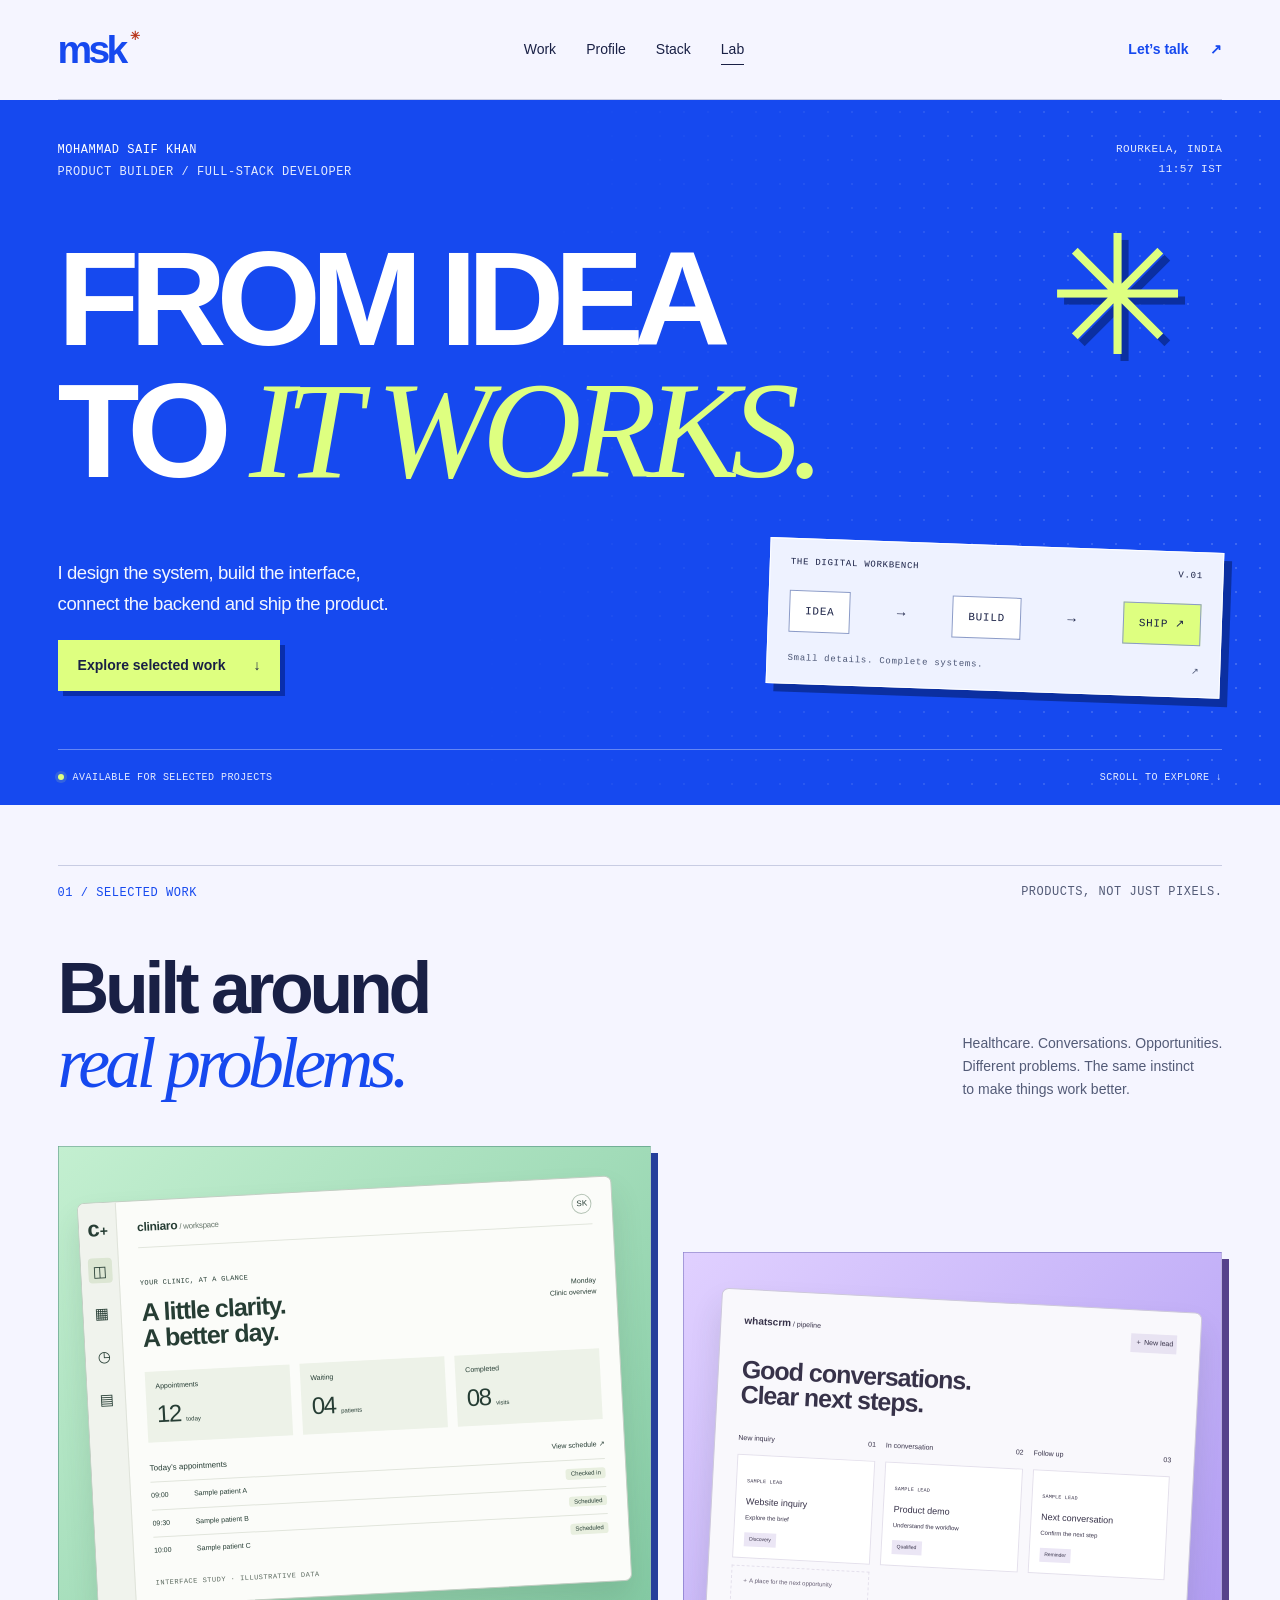
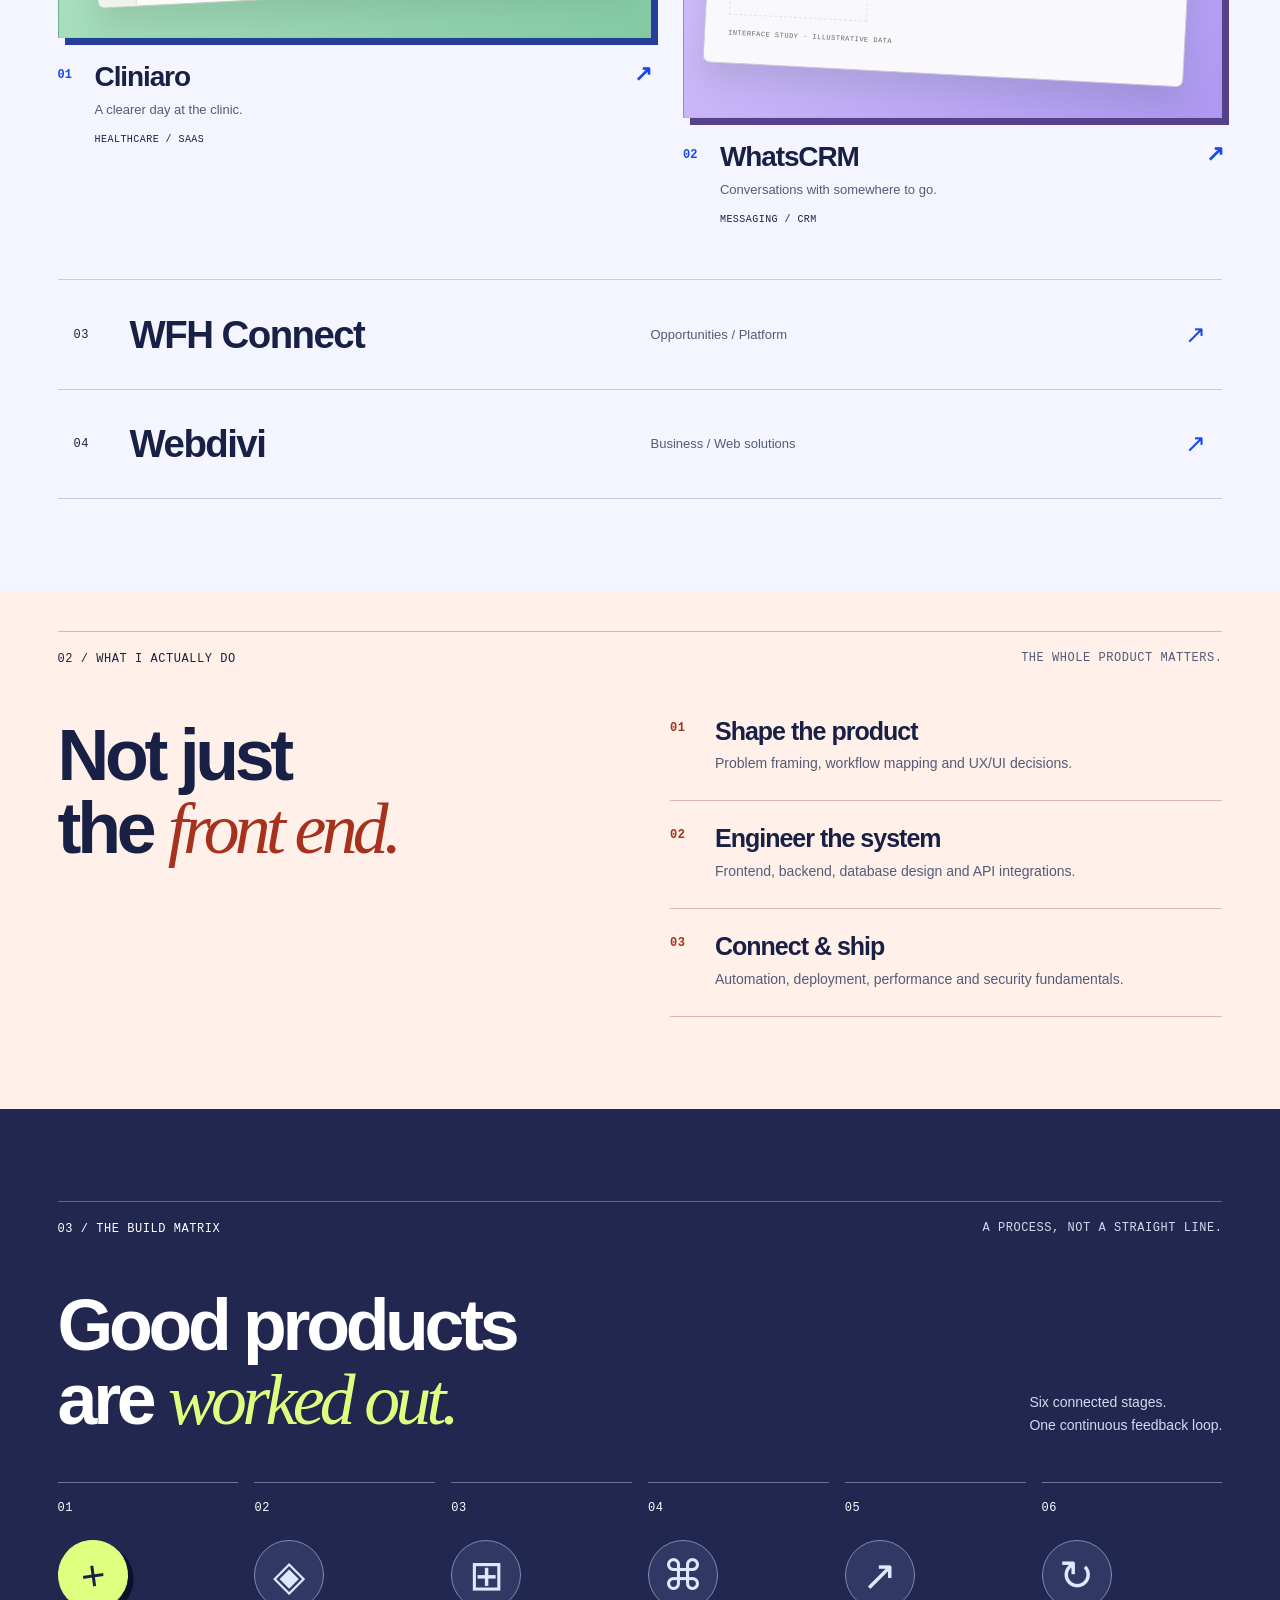
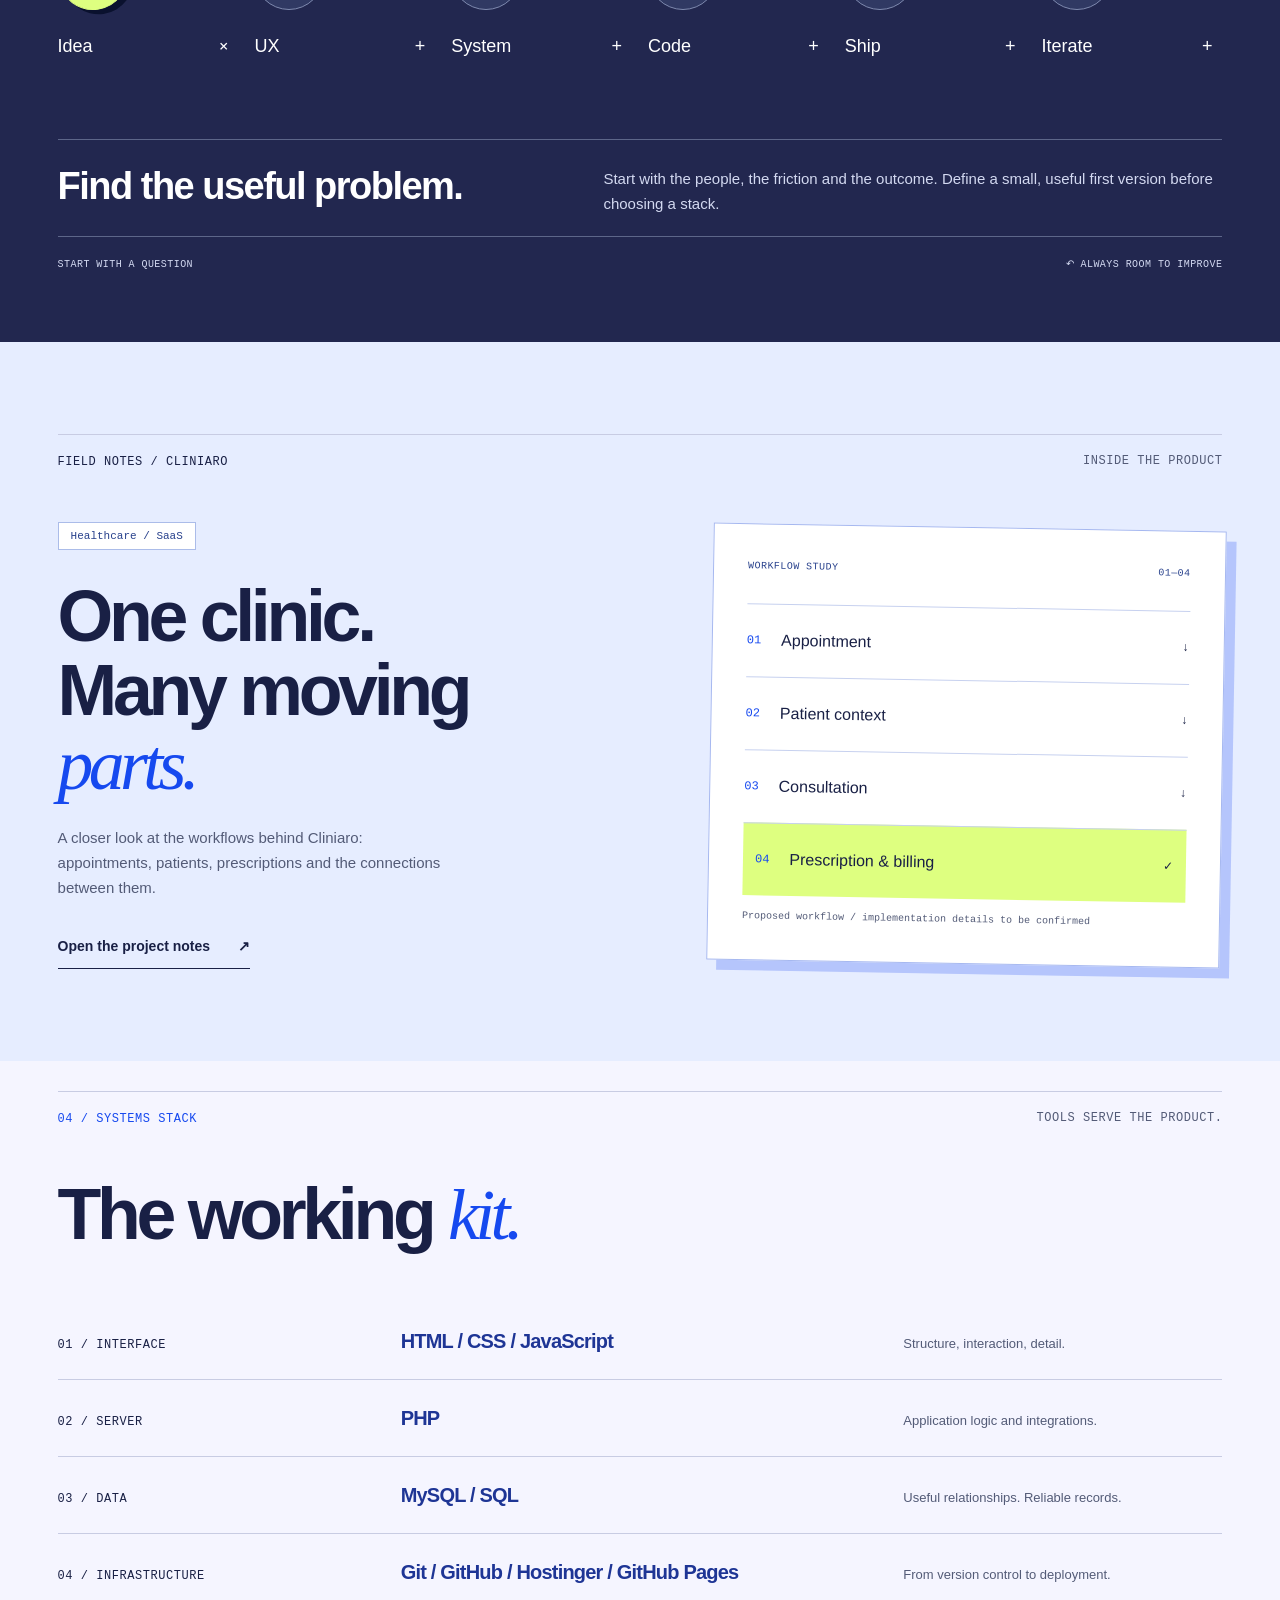
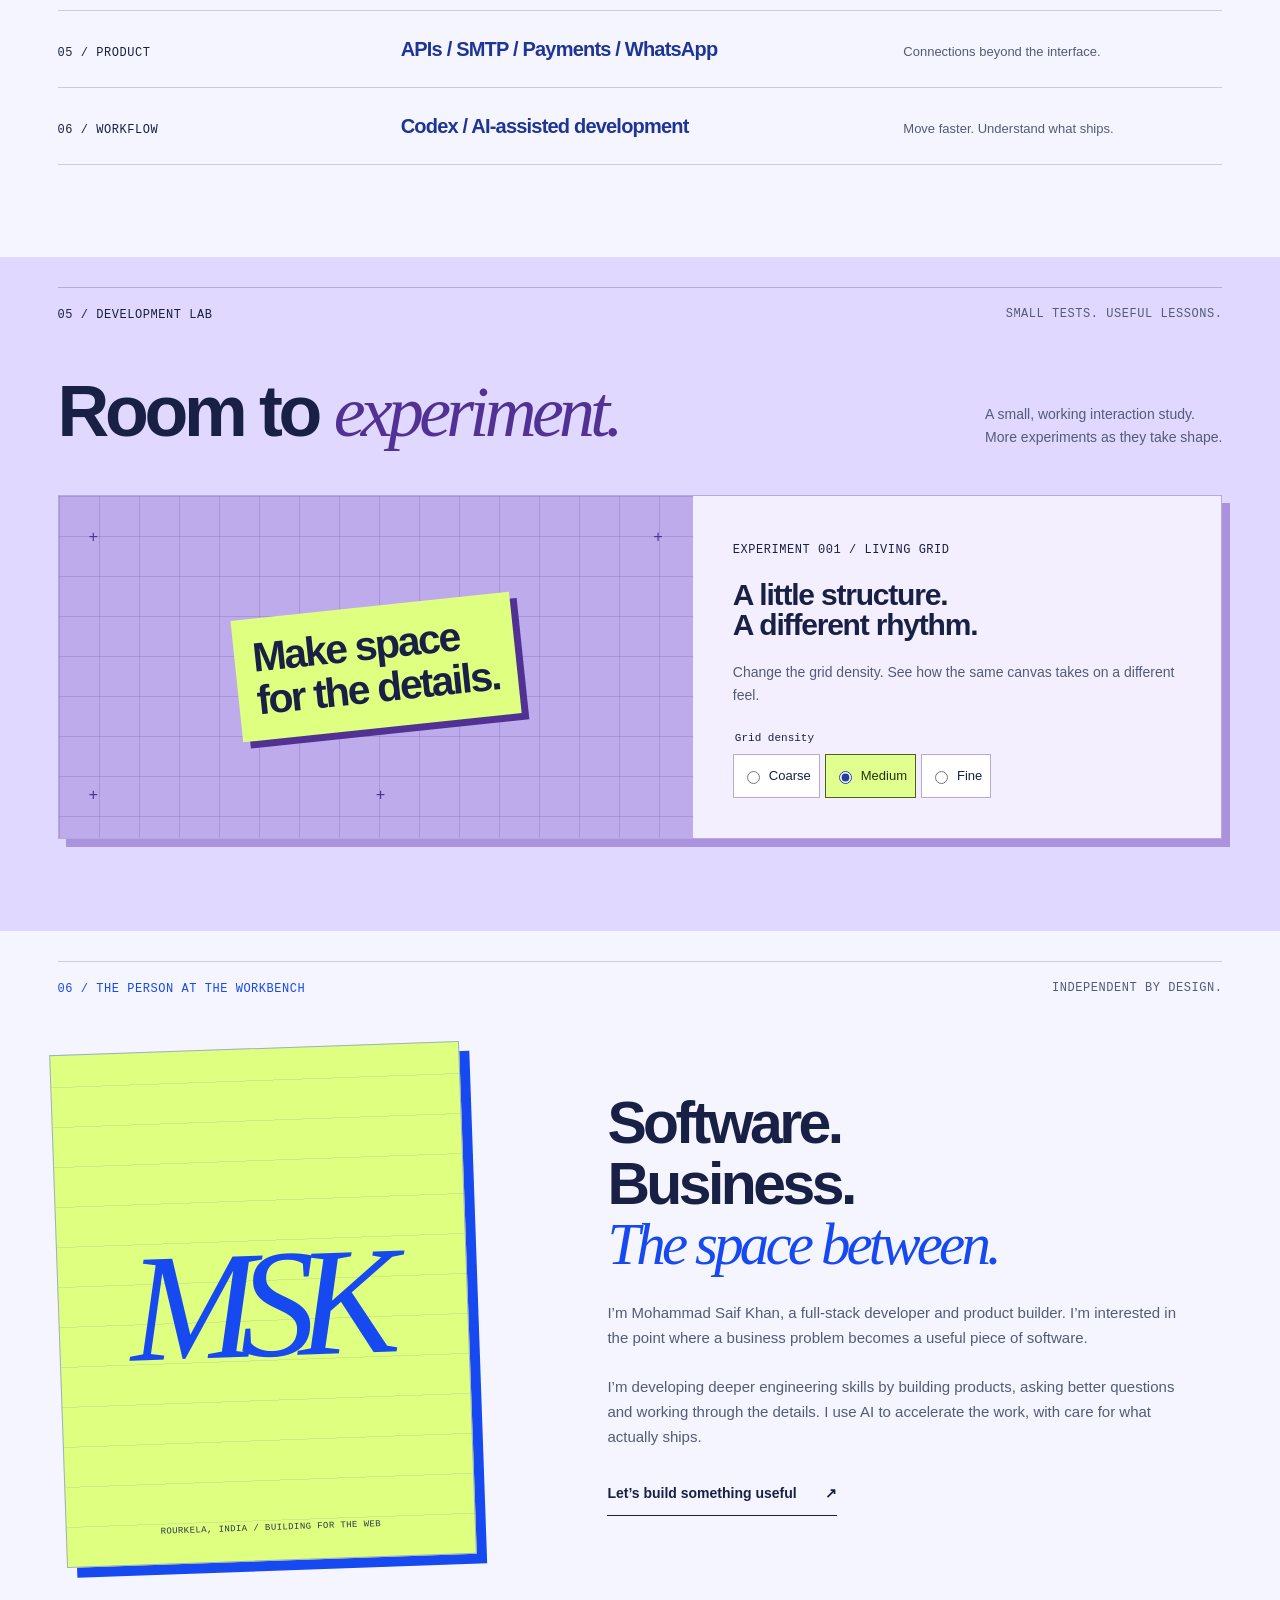
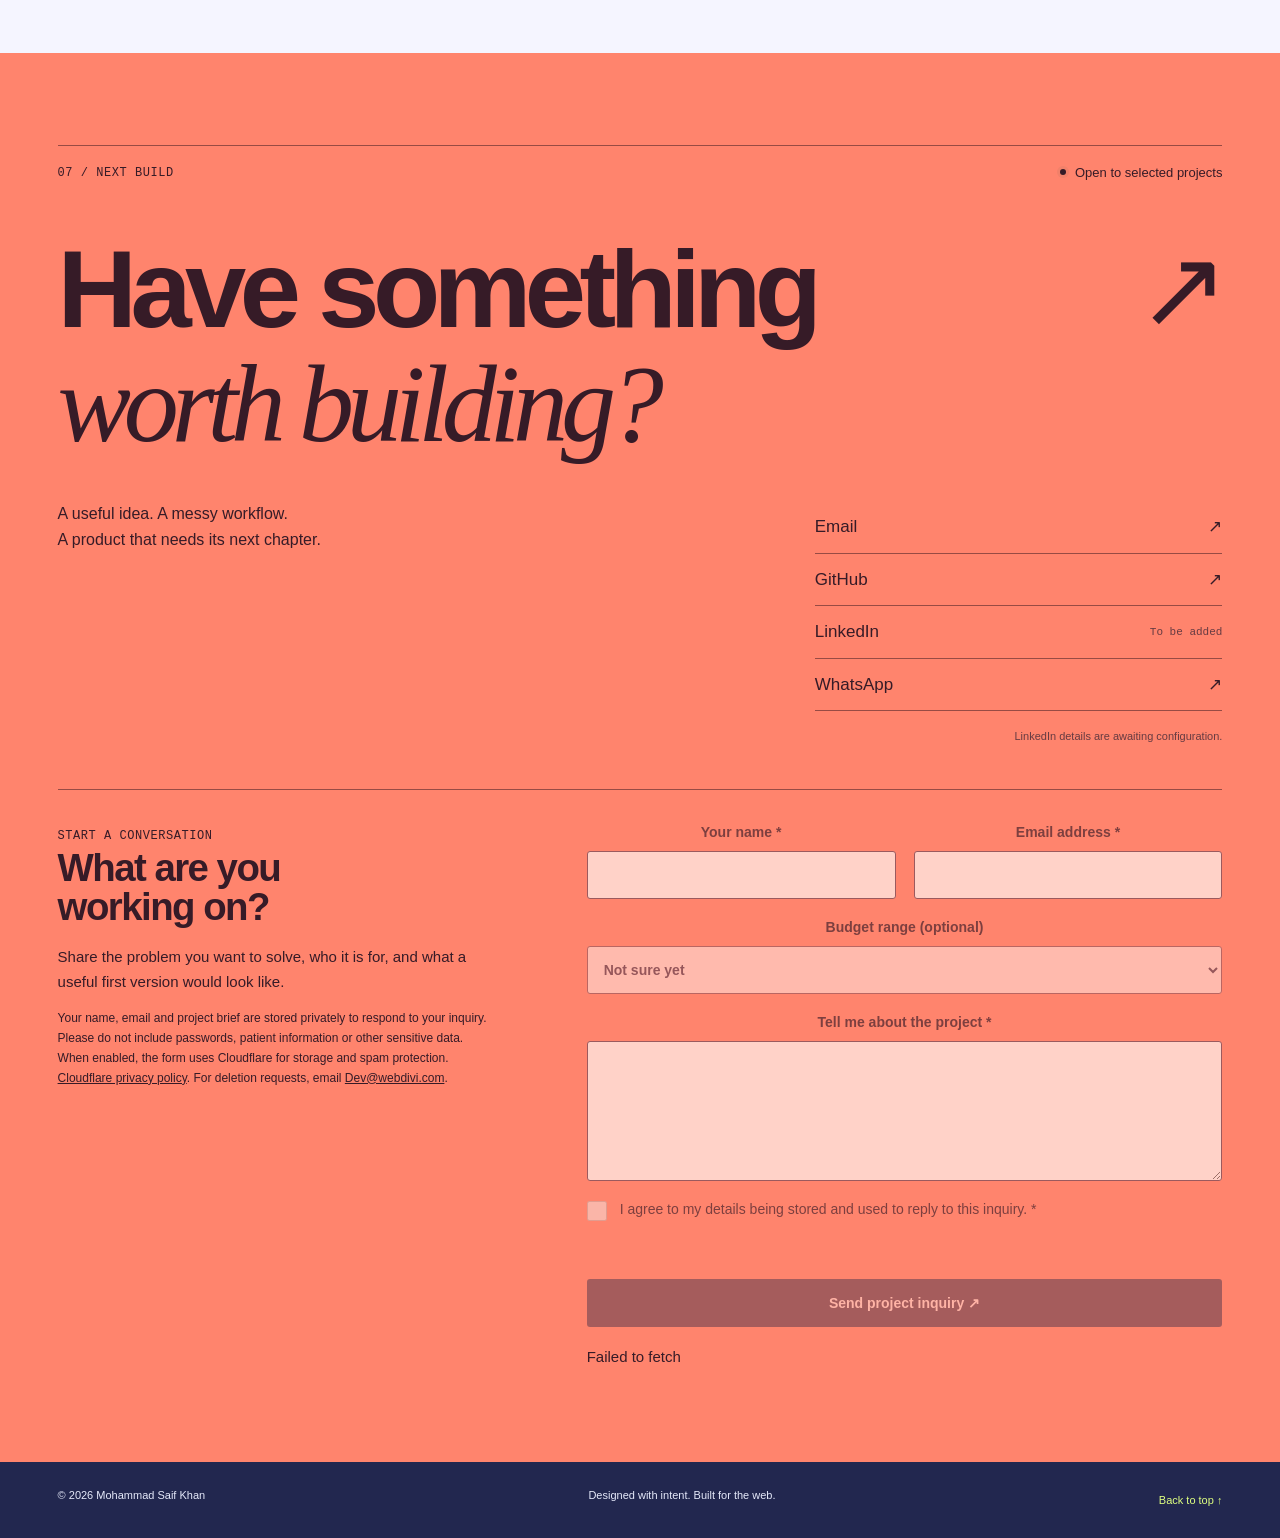
==== index.html @ ac9fcb98 "Reconnect inquiry form and admin to renamed Cloudflare subdomain" ====
<!doctype html>
<html lang="en">
<head>
<meta charset="utf-8">
<meta name="viewport" content="width=device-width,initial-scale=1">
<title>Mohammad Saif Khan — Product Builder & Full-Stack Developer</title>
<meta name="description" content="I design interfaces, connect systems and build web products. Explore the selected work and development approach of Mohammad Saif Khan.">
<meta name="robots" content="index,follow">
<meta name="theme-color" content="#f3f2ec">
<!-- EDIT: If you move to another domain, update the absolute URLs in this head, robots.txt and sitemap.xml. -->
<meta property="og:type" content="website">
<meta property="og:title" content="Mohammad Saif Khan — Product Builder & Full-Stack Developer">
<meta property="og:description" content="I design interfaces, connect systems and build web products. Explore the selected work and development approach of Mohammad Saif Khan.">
<meta property="og:image" content="https://metasaif.github.io/portfolio/assets/images/og-cover.jpg">
<meta name="twitter:card" content="summary_large_image">
<meta name="twitter:title" content="Mohammad Saif Khan — Product Builder & Full-Stack Developer">
<meta name="twitter:description" content="I design interfaces, connect systems and build web products. Explore the selected work and development approach of Mohammad Saif Khan.">
<meta name="twitter:image" content="https://metasaif.github.io/portfolio/assets/images/og-cover.jpg">
<link rel="icon" type="image/svg+xml" href="assets/icons/favicon.svg">
<link rel="manifest" href="site.webmanifest">
<link rel="stylesheet" href="assets/css/style.css">
<script src="assets/js/main.js" defer></script>
<script type="application/ld+json">{"@context":"https://schema.org","@type":"Person","name":"Mohammad Saif Khan","jobTitle":"Product Builder / Full-Stack Developer"}</script>
<link rel="canonical" href="https://metasaif.github.io/portfolio/">
<meta property="og:url" content="https://metasaif.github.io/portfolio/">
<script type="application/ld+json">{"@context":"https://schema.org","@type":"WebSite","name":"Mohammad Saif Khan — Digital Workbench","url":"https://metasaif.github.io/portfolio/"}</script>
<link rel="stylesheet" href="assets/css/inquiries.css">
<script type="module" src="assets/js/inquiry.js?v=20260921-domain2"></script>
</head>
<body>
<a class="skip" href="#main">Skip to content</a>
<div class="progress" aria-hidden="true">
</div>
<header class="site-header">
<a class="wordmark" href="index.html" aria-label="Mohammad Saif Khan — home">msk<span>✳</span></a>
<nav aria-label="Main navigation">
<a href="index.html#work">Work</a><a href="index.html#profile">Profile</a><a href="index.html#stack">Stack</a><a href="index.html#lab">Lab</a>
</nav>
<a class="nav-contact" href="index.html#contact">Let’s talk <span aria-hidden="true">↗</span></a>
</header>
<main id="main" tabindex="-1">
<!-- EDIT INTRO: name, location, headline and opening description. -->
<section class="hero">
<div class="hero-meta">
<span class="eyebrow">MOHAMMAD SAIF KHAN<br><span class="muted">PRODUCT BUILDER / FULL-STACK DEVELOPER</span></span><span class="location">ROURKELA, INDIA<br><span data-clock>IST / UTC +05:30</span></span>
</div>
<div class="hero-title">
<h1>FROM IDEA<br>TO <em>IT WORKS.</em></h1>
<div class="hero-cross" aria-hidden="true">
✳
</div>
</div>
<div class="hero-bottom">
<div class="hero-copy">
<p>I design the system, build the interface,<br> connect the backend and ship the product.</p>
<a class="text-link" href="#work">Explore selected work <span>↓</span></a>
</div>
<a class="bench" href="#process" aria-label="Explore the Build Matrix"><span class="bench-top"><span>THE DIGITAL WORKBENCH</span><span>V.01</span></span><span class="bench-flow" aria-hidden="true"><i>IDEA</i><b>→</b><i>BUILD</i><b>→</b><i class="ship">SHIP ↗</i></span><span class="bench-bottom"><span>Small details. Complete systems.</span><span>↗</span></span></a>
</div>
<div class="hero-foot">
<span class="availability"><i></i> AVAILABLE FOR SELECTED PROJECTS</span><span>SCROLL TO EXPLORE ↓</span>
</div>
</section>
<!-- EDIT SELECTED WORK — edit project names, summaries and links here -->
<section id="work" class="section work">
<div class="section-top">
<span class="eyebrow">01 / SELECTED WORK</span><span class="micro">PRODUCTS, NOT JUST PIXELS.</span>
</div>
<div class="work-heading">
<h2>Built around<br><em>real problems.</em></h2>
<p>Healthcare. Conversations. Opportunities.<br>Different problems. The same instinct<br>to make things work better.</p>
</div>
<div class="featured-grid">
<article class="project mint">
<a class="project-visual" href="projects/cliniaro.html" aria-label="Explore Cliniaro case study">
<div class="app-window clinic" role="img" aria-label="Cliniaro illustrative interface preview">
<div class="app-sidebar">
<b>c<span>+</span></b><i class="active">◫</i><i>▦</i><i>◷</i><i>▤</i>
</div>
<div class="app-main">
<div class="app-top">
<strong>cliniaro<span> / workspace</span></strong><span class="avatar">SK</span>
</div>
<div class="app-heading">
<div>
<span class="tiny">YOUR CLINIC, AT A GLANCE</span>
<h3>A little clarity.<br>A better day.</h3>
</div>
<span class="app-date">Monday<br>Clinic overview</span>
</div>
<div class="metric-row">
<div>
<span>Appointments</span><b>12 <small>today</small></b>
</div>
<div>
<span>Waiting</span><b>04 <small>patients</small></b>
</div>
<div>
<span>Completed</span><b>08 <small>visits</small></b>
</div>
</div>
<div class="schedule">
<div class="schedule-label">
<b>Today’s appointments</b><span>View schedule ↗</span>
</div>
<div>
<span>09:00</span><b>Sample patient A</b><em>Checked in</em>
</div>
<div>
<span>09:30</span><b>Sample patient B</b><em>Scheduled</em>
</div>
<div>
<span>10:00</span><b>Sample patient C</b><em>Scheduled</em>
</div>
</div>
<p class="demo-label">INTERFACE STUDY · ILLUSTRATIVE DATA</p>
</div>
</div>
<span class="view-project">Explore project ↗</span></a>
<div class="project-info">
<span class="project-number">01</span>
<div>
<a href="projects/cliniaro.html">
<h3>Cliniaro <span>↗</span></h3>
</a>
<p>A clearer day at the clinic.</p>
</div>
<span class="micro">Healthcare / SaaS</span>
</div>
</article>
<article class="project lavender">
<a class="project-visual" href="projects/whatscrm.html" aria-label="Explore WhatsCRM case study">
<div class="app-window crm" role="img" aria-label="WhatsCRM illustrative pipeline preview">
<div class="crm-head">
<strong>whatscrm<span> / pipeline</span></strong><span>＋ New lead</span>
</div>
<h3>Good conversations.<br>Clear next steps.</h3>
<div class="kanban">
<div>
<span class="kanban-label">New inquiry <b>01</b></span>
<article>
<span class="tiny">SAMPLE LEAD</span><b>Website inquiry</b>
<p>Explore the brief</p>
<span class="lead-tag">Discovery</span>
</article>
<article class="ghost-card">
<span>＋ A place for the next opportunity</span>
</article>
</div>
<div>
<span class="kanban-label">In conversation <b>02</b></span>
<article>
<span class="tiny">SAMPLE LEAD</span><b>Product demo</b>
<p>Understand the workflow</p>
<span class="lead-tag">Qualified</span>
</article>
</div>
<div>
<span class="kanban-label">Follow up <b>03</b></span>
<article>
<span class="tiny">SAMPLE LEAD</span><b>Next conversation</b>
<p>Confirm the next step</p>
<span class="lead-tag">Reminder</span>
</article>
</div>
</div>
<p class="demo-label">INTERFACE STUDY · ILLUSTRATIVE DATA</p>
</div>
<span class="view-project">Explore project ↗</span></a>
<div class="project-info">
<span class="project-number">02</span>
<div>
<a href="projects/whatscrm.html">
<h3>WhatsCRM <span>↗</span></h3>
</a>
<p>Conversations with somewhere to go.</p>
</div>
<span class="micro">Messaging / CRM</span>
</div>
</article>
</div>
<div class="project-index">
<a class="index-row" href="projects/wfh-connect.html"><span class="micro">03</span>
<h3>WFH Connect</h3>
<p>Opportunities / Platform</p>
<span class="index-preview sand">Opportunities / Registration</span><span class="index-arrow">↗</span></a><a class="index-row" href="projects/webdivi.html"><span class="micro">04</span>
<h3>Webdivi</h3>
<p>Business / Web solutions</p>
<span class="index-preview blue">Websites / CRM</span><span class="index-arrow">↗</span></a>
</div>
</section>
<section class="section capabilities">
<div class="section-top">
<span class="eyebrow">02 / WHAT I ACTUALLY DO</span><span class="micro">THE WHOLE PRODUCT MATTERS.</span>
</div>
<div class="capability-grid">
<h2>Not just<br>the <em>front end.</em></h2>
<div class="capability-list">
<div>
<span class="micro">01</span>
<h3>Shape the product</h3>
<p>Problem framing, workflow mapping and UX/UI decisions.</p>
</div>
<div>
<span class="micro">02</span>
<h3>Engineer the system</h3>
<p>Frontend, backend, database design and API integrations.</p>
</div>
<div>
<span class="micro">03</span>
<h3>Connect & ship</h3>
<p>Automation, deployment, performance and security fundamentals.</p>
</div>
</div>
</div>
</section>
<!-- EDIT BUILD MATRIX — edit the six process stages here -->
<section class="section matrix" id="process">
<div class="section-top">
<span class="eyebrow">03 / THE BUILD MATRIX</span><span class="micro">A PROCESS, NOT A STRAIGHT LINE.</span>
</div>
<div class="matrix-title">
<h2>Good products<br>are <em>worked out.</em></h2>
<p>Six connected stages.<br>One continuous feedback loop.</p>
</div>
<div class="matrix-stages">
<details name="matrix" open>
<summary>
<span class="micro">01</span><span class="stage-node" aria-hidden="true">+</span><strong>Idea</strong><span class="stage-plus" aria-hidden="true">+</span>
</summary>
<div class="stage-detail">
<h3>Find the useful problem.</h3>
<p>Start with the people, the friction and the outcome. Define a small, useful first version before choosing a stack.</p>
</div>
</details>
<details name="matrix" >
<summary>
<span class="micro">02</span><span class="stage-node" aria-hidden="true">◈</span><strong>UX</strong><span class="stage-plus" aria-hidden="true">+</span>
</summary>
<div class="stage-detail">
<h3>Make the next step obvious.</h3>
<p>Map the real workflow. Explore the information hierarchy and remove unnecessary decisions from the interface.</p>
</div>
</details>
<details name="matrix" >
<summary>
<span class="micro">03</span><span class="stage-node" aria-hidden="true">⊞</span><strong>System</strong><span class="stage-plus" aria-hidden="true">+</span>
</summary>
<div class="stage-detail">
<h3>Connect the moving parts.</h3>
<p>Define data relationships, permissions and integration boundaries so the interface has a dependable foundation.</p>
</div>
</details>
<details name="matrix" >
<summary>
<span class="micro">04</span><span class="stage-node" aria-hidden="true">⌘</span><strong>Code</strong><span class="stage-plus" aria-hidden="true">+</span>
</summary>
<div class="stage-detail">
<h3>Build it with care.</h3>
<p>Implement readable interfaces and backend behavior. Handle validation, error states and accessible interactions.</p>
</div>
</details>
<details name="matrix" >
<summary>
<span class="micro">05</span><span class="stage-node" aria-hidden="true">↗</span><strong>Ship</strong><span class="stage-plus" aria-hidden="true">+</span>
</summary>
<div class="stage-detail">
<h3>Put it in people’s hands.</h3>
<p>Check the important journeys, configure deployment and verify that the product works in its real environment.</p>
</div>
</details>
<details name="matrix" >
<summary>
<span class="micro">06</span><span class="stage-node" aria-hidden="true">↻</span><strong>Iterate</strong><span class="stage-plus" aria-hidden="true">+</span>
</summary>
<div class="stage-detail">
<h3>Listen. Learn. Refine.</h3>
<p>Use feedback to find what is confusing, slow or missing. Improve the product one meaningful change at a time.</p>
</div>
</details>
</div>
<div class="matrix-baseline" aria-hidden="true">
<span>START WITH A QUESTION</span><span>↶ ALWAYS ROOM TO IMPROVE</span>
</div>
</section>
<section class="section deep-dive">
<div class="section-top">
<span class="eyebrow">FIELD NOTES / CLINIARO</span><span class="micro">INSIDE THE PRODUCT</span>
</div>
<div class="deep-grid">
<div>
<span class="pill">Healthcare / SaaS</span>
<h2>One clinic.<br>Many moving<br><em>parts.</em></h2>
<p>A closer look at the workflows behind Cliniaro: appointments, patients, prescriptions and the connections between them.</p>
<a class="text-link" href="projects/cliniaro.html">Open the project notes <span>↗</span></a>
</div>
<div class="system-map">
<div class="system-map-label">
<span>WORKFLOW STUDY</span><span>01—04</span>
</div>
<div class="system-step">
<span>01</span><strong>Appointment</strong><span>↓</span>
</div>
<div class="system-step">
<span>02</span><strong>Patient context</strong><span>↓</span>
</div>
<div class="system-step">
<span>03</span><strong>Consultation</strong><span>↓</span>
</div>
<div class="system-step">
<span>04</span><strong>Prescription & billing</strong><span>✓</span>
</div>
<p>Proposed workflow / implementation details to be confirmed</p>
</div>
</div>
</section>
<!-- EDIT TECHNOLOGY — edit your technology list here -->
<section class="section toolkit" id="stack">
<div class="section-top">
<span class="eyebrow">04 / SYSTEMS STACK</span><span class="micro">TOOLS SERVE THE PRODUCT.</span>
</div>
<h2>The working <em>kit.</em></h2>
<div class="stack-table">
<div>
<span class="micro">01 / Interface</span>
<h3>HTML / CSS / JavaScript</h3>
<p>Structure, interaction, detail.</p>
</div>
<div>
<span class="micro">02 / Server</span>
<h3>PHP</h3>
<p>Application logic and integrations.</p>
</div>
<div>
<span class="micro">03 / Data</span>
<h3>MySQL / SQL</h3>
<p>Useful relationships. Reliable records.</p>
</div>
<div>
<span class="micro">04 / Infrastructure</span>
<h3>Git / GitHub / Hostinger / GitHub Pages</h3>
<p>From version control to deployment.</p>
</div>
<div>
<span class="micro">05 / Product</span>
<h3>APIs / SMTP / Payments / WhatsApp</h3>
<p>Connections beyond the interface.</p>
</div>
<div>
<span class="micro">06 / Workflow</span>
<h3>Codex / AI-assisted development</h3>
<p>Move faster. Understand what ships.</p>
</div>
</div>
</section>
<!-- EDIT LAB — edit the experiment description here -->
<section class="section lab" id="lab">
<div class="section-top">
<span class="eyebrow">05 / DEVELOPMENT LAB</span><span class="micro">SMALL TESTS. USEFUL LESSONS.</span>
</div>
<div class="lab-heading">
<h2>Room to <em>experiment.</em></h2>
<p>A small, working interaction study.<br>More experiments as they take shape.</p>
</div>
<div class="lab-experiment">
<div class="lab-sample" data-grid="medium" aria-hidden="true">
<span>+</span><span>+</span><span>+</span><b>Make space<br>for the details.</b><span>+</span>
</div>
<div class="lab-controls">
<span class="micro">EXPERIMENT 001 / LIVING GRID</span>
<h3>A little structure.<br>A different rhythm.</h3>
<p>Change the grid density. See how the same canvas takes on a different feel.</p>
<fieldset>
<legend>Grid density</legend><label><input type="radio" name="grid" value="coarse">Coarse</label><label><input type="radio" name="grid" value="medium" checked>Medium</label><label><input type="radio" name="grid" value="fine">Fine</label>
</fieldset>
<noscript>
<p>Enable JavaScript to change this interactive study.</p>
</noscript>
</div>
</div>
</section>
<!-- EDIT ABOUT YOU — edit your biography here -->
<section class="section profile" id="profile">
<div class="section-top">
<span class="eyebrow">06 / THE PERSON AT THE WORKBENCH</span><span class="micro">INDEPENDENT BY DESIGN.</span>
</div>
<div class="profile-grid">
<div class="profile-monogram" role="img" aria-label="MSK monogram">
<span>MSK</span><small>ROURKELA, INDIA / BUILDING FOR THE WEB</small>
</div>
<div>
<h2>Software.<br>Business.<br><em>The space between.</em></h2>
<p>I’m Mohammad Saif Khan, a full-stack developer and product builder. I’m interested in the point where a business problem becomes a useful piece of software.</p>
<p>I’m developing deeper engineering skills by building products, asking better questions and working through the details. I use AI to accelerate the work, with care for what actually ships.</p>
<a class="text-link" href="#contact">Let’s build something useful <span>↗</span></a>
</div>
</div>
</section>
<!-- EDIT CONTACT — add your actual contact links here -->
<section id="contact" class="contact section">
<div class="section-top">
<span class="eyebrow">07 / NEXT BUILD</span><span class="availability"><i></i> Open to selected projects</span>
</div>
<h2>Have something<br><em>worth building?</em><span class="contact-arrow" aria-hidden="true">↗</span></h2>
<div class="contact-bottom">
<p>A useful idea. A messy workflow.<br>A product that needs its next chapter.</p>
<div class="contact-links">
<!-- EDIT CONTACT: Replace the Email placeholder below with a real link, for example <a href="mailto:YOUR_EMAIL">Email ↗</a>. Replace YOUR_EMAIL first. Do the same for LinkedIn using your full profile URL. -->
<a href="mailto:Dev@webdivi.com">Email <span aria-hidden="true">↗</span></a><a href="https://github.com/metasaif">GitHub <span aria-hidden="true">↗</span></a><span class="pending-contact">LinkedIn <small>To be added</small></span>
<a href="https://wa.me/919337035434">WhatsApp <span aria-hidden="true">↗</span></a>
</div>
</div>
<p class="content-note">LinkedIn details are awaiting configuration.</p>
<!-- PROJECT INQUIRIES: public settings are in assets/js/backend-config.js. Secrets belong only in Cloudflare. -->
<div class="inquiry-panel">
  <div><span class="eyebrow">START A CONVERSATION</span><h3>What are you<br>working on?</h3><p>Share the problem you want to solve, who it is for, and what a useful first version would look like.</p><p class="privacy-note">Your name, email and project brief are stored privately to respond to your inquiry. Please do not include passwords, patient information or other sensitive data. When enabled, the form uses Cloudflare for storage and spam protection. <a href="https://www.cloudflare.com/privacypolicy/">Cloudflare privacy policy</a>. For deletion requests, email <a href="mailto:Dev@webdivi.com">Dev@webdivi.com</a>.</p></div>
  <form id="inquiry-form">
    <fieldset disabled aria-describedby="inquiry-status">
      <legend class="skip">Your project inquiry</legend>
      <label>Your name *<input name="name" autocomplete="name" minlength="2" maxlength="100" required></label>
      <label>Email address *<input name="email" type="email" autocomplete="email" maxlength="254" required></label>
      <label class="full-width">Budget range (optional)<select name="budget"><option>Not sure yet</option><option>Under ₹25,000</option><option>₹25,000–₹75,000</option><option>₹75,000–₹2,00,000</option><option>Over ₹2,00,000</option></select></label>
      <label class="full-width">Tell me about the project *<textarea name="message" minlength="20" maxlength="4000" required></textarea></label>
      <label class="spam-trap" aria-hidden="true">Leave this empty<input name="website" tabindex="-1" autocomplete="off"></label>
      <label class="consent full-width"><input type="checkbox" name="consent" required><span>I agree to my details being stored and used to reply to this inquiry. *</span></label>
      <div id="inquiry-verification" class="full-width"></div>
      <button type="submit" class="full-width" disabled>Send project inquiry ↗</button>
    </fieldset>
    <p id="inquiry-status" class="form-status" role="status" aria-live="polite">The inquiry form is being connected. Please use email or WhatsApp above for now.</p>
    <noscript><p>Please use the email link above; the inquiry form requires JavaScript.</p></noscript>
  </form>
</div>
</section>
</main>
<footer>
<span>© <span data-year>2026</span> Mohammad Saif Khan</span><span>Designed with intent. Built for the web.</span><a href="#main">Back to top ↑</a>
</footer>
</body>
</html>
---- assets/css/style.css ----
@layer reset,base,layout,components,motion;
@layer reset{*,*::before,*::after{box-sizing:border-box}body,h1,h2,h3,p,figure{margin:0}button,input{font:inherit}a{color:inherit;text-decoration:none}img{max-width:100%;display:block}button,a,input,summary{-webkit-tap-highlight-color:transparent}}
@layer base{
:root{color-scheme:light;--paper:#f3f2ec;--ink:#242722;--muted:#62665e;--line:#d0d1c8;--signal:#c7351b;--technical:#36594b;--space:clamp(22px,4.5vw,86px);--display:Arial,Helvetica,sans-serif;--mono:'Courier New',monospace}
html{scroll-behavior:smooth;scroll-padding-top:100px}body{background:var(--paper);color:var(--ink);font-family:Arial,Helvetica,sans-serif;font-size:16px;line-height:1.5}::selection{background:var(--signal);color:white}:focus-visible{outline:3px solid var(--signal);outline-offset:6px}h1,h2,h3{font-family:var(--display);font-weight:600;line-height:1.03;letter-spacing:-.06em}h1,h2{text-wrap:balance}h2{font-size:clamp(2.7rem,5.6vw,6rem)}h3{font-size:1.5rem;letter-spacing:-.04em}em{font-family:Georgia,'Times New Roman',serif;font-weight:400;letter-spacing:-.065em}p{line-height:1.65}a,summary,label{touch-action:manipulation}a.text-link{min-height:44px;display:inline-flex;align-items:center;gap:28px;border-bottom:1px solid currentColor;padding:10px 0;font-size:14px;font-weight:600}.text-link span{transition:transform .25s}.text-link:hover span{transform:translate(3px,-3px)}.eyebrow,.micro,.tiny,.location,.hero-foot,.bench,.matrix-baseline,.system-map-label,.demo-label,.profile-monogram small{font-family:var(--mono);letter-spacing:.045em;font-weight:400}.eyebrow{font-size:12px;line-height:1.8}.micro{font-size:12px}.tiny{font-size:10px}.muted{color:var(--muted)}.content-note{font-size:13px;color:var(--muted);margin-top:16px}.skip{position:fixed;z-index:100;top:10px;left:10px;padding:14px;background:var(--ink);color:white;transform:translateY(-160%)}.skip:focus{transform:none}
}
@layer layout{
.site-header{margin:0 var(--space);height:100px;display:flex;align-items:center;justify-content:space-between;border-bottom:1px solid var(--line);position:relative;z-index:20;gap:20px}.wordmark{font-size:39px;font-weight:800;letter-spacing:-.095em;line-height:1}.wordmark span{font-size:12px;letter-spacing:0;vertical-align:top;margin-left:5px}.site-header nav{display:flex;gap:30px}.site-header nav a,.nav-contact{font-size:14px;padding:12px 0}.site-header nav a{position:relative}.site-header nav a::after{content:'';height:1px;background:currentColor;position:absolute;bottom:7px;left:0;right:0;transform:scaleX(0);transform-origin:left;transition:transform .2s}.site-header nav a:hover::after,.site-header nav a[aria-current]::after{transform:scaleX(1)}.nav-contact span{margin-left:18px}.hero{padding:34px var(--space) 0}.hero-meta{display:flex;justify-content:space-between}.location{text-align:right;font-size:11px;color:var(--muted);line-height:1.8}.hero-title{position:relative;margin:50px 0 34px}.hero h1{font-size:clamp(4rem,10.5vw,12.5rem);line-height:.97;letter-spacing:-.078em;position:relative;z-index:1}.hero h1 em{color:var(--signal);font-size:1.025em;white-space:nowrap}.hero-cross{position:absolute;right:3%;top:-20px;color:var(--signal);font-size:clamp(80px,13vw,225px);line-height:1}.hero-bottom{display:grid;grid-template-columns:1fr minmax(320px,39%);gap:50px;align-items:end;margin-top:48px}.hero-copy p{font-size:clamp(16px,1.45vw,22px);letter-spacing:-.025em}.hero-copy .text-link{margin-top:20px}.hero-foot{margin-top:58px;border-top:1px solid var(--line);padding:20px 0;display:flex;justify-content:space-between;font-size:10px;color:var(--muted)}.availability{display:inline-flex;align-items:center;gap:9px}.availability i{width:6px;height:6px;background:var(--technical);border-radius:50%;display:inline-block;box-shadow:0 0 0 3px #36594b12}.section{padding:92px var(--space);scroll-margin-top:20px}.section-top{display:flex;align-items:start;justify-content:space-between;gap:24px;padding-top:17px;border-top:1px solid var(--line);margin-bottom:48px}.section-top .micro{color:var(--muted)}.work{padding-top:60px}.work-heading,.matrix-title,.lab-heading{display:flex;justify-content:space-between;align-items:end;gap:30px;margin-bottom:45px}.work-heading p,.matrix-title p,.lab-heading p{font-size:14px;color:var(--muted)}.featured-grid{display:grid;grid-template-columns:1.1fr 1fr;gap:32px;align-items:start}.featured-grid .project:nth-child(2){margin-top:106px}.project-info{display:grid;grid-template-columns:25px 1fr;gap:12px;padding-top:20px}.project-info h3{font-size:28px;display:flex;justify-content:space-between}.project-info h3 span{font-size:22px}.project-info p{font-size:13px;margin-top:7px;color:var(--muted)}.project-info>.micro{grid-column:2;font-size:10px;text-transform:uppercase}.project-number{font:12px var(--mono);padding-top:5px}.project-index{margin-top:52px}.index-row{border-top:1px solid var(--line);display:grid;grid-template-columns:36px 1fr 1fr 35px;align-items:center;gap:20px;position:relative;padding:30px 0;min-height:110px}.index-row:last-child{border-bottom:1px solid var(--line)}.index-row h3{font-size:clamp(24px,3vw,40px)}.index-row p{font-size:13px;color:var(--muted)}.index-arrow{font-size:25px;text-align:right}.capabilities{padding-top:40px}.capability-grid{display:grid;grid-template-columns:1fr 1fr;gap:60px}.capability-list>div{padding:25px 0;border-bottom:1px solid var(--line);display:grid;grid-template-columns:30px 1fr;gap:8px 15px}.capability-list>div:first-child{padding-top:0}.capability-list p{grid-column:2;color:var(--muted);font-size:14px}.capability-list h3{font-size:25px}.matrix{background:#252a25;color:#f3f2ec;padding-bottom:70px;--line:#555b51;--muted:#b7bdb2}.matrix h2 em{color:#cee0b8}.matrix-stages{display:grid;grid-template-columns:repeat(6,1fr);position:relative;padding-bottom:160px;gap:16px}.matrix-stages details{min-width:0}.matrix-stages summary{list-style:none;cursor:pointer;border-top:1px solid #646b5f;position:relative;display:flex;flex-direction:column;gap:18px;padding:16px 0;min-height:190px}.matrix-stages summary::-webkit-details-marker{display:none}.stage-node{font-family:Arial,sans-serif;font-size:42px;width:70px;height:70px;display:grid;place-items:center;border:1px solid #6b7562;border-radius:50%;margin:5px 0;transition:background .3s,color .3s,transform .3s}.matrix-stages details[open] .stage-node{background:#cee0b8;color:#252a25;transform:rotate(-8deg);border-color:#cee0b8}.matrix-stages summary strong{font-size:18px;font-weight:400}.stage-plus{position:absolute;right:10px;bottom:16px;font-size:18px}.matrix-stages details[open] .stage-plus{transform:rotate(45deg)}.stage-detail{position:absolute;bottom:0;left:0;right:0;border-top:1px solid #555b51;padding:27px 0 20px;display:grid;grid-template-columns:1fr 1.2fr;gap:30px}.stage-detail h3{font-size:clamp(24px,3vw,38px)}.stage-detail p{font-size:15px;color:#b7bdb2;max-width:630px}.matrix-baseline{border-top:1px solid #555b51;display:flex;justify-content:space-between;padding-top:20px;font-size:10px;color:#b7bdb2}.deep-grid{display:grid;grid-template-columns:1fr 1fr;gap:12%;align-items:center}.deep-grid h2{margin-top:30px}.deep-grid p{font-size:15px;color:var(--muted);max-width:390px;margin:24px 0}.system-map{background:#e6e9df;padding:34px}.system-map-label{display:flex;justify-content:space-between;font-size:10px;margin-bottom:30px}.system-step{border-top:1px solid #b7bfad;padding:24px 0;display:flex;gap:20px;align-items:center}.system-step span{font:12px var(--mono)}.system-step strong{flex:1;font-size:16px;font-weight:400}.system-map>p{font:10px/1.8 var(--mono);margin:12px 0 0}.toolkit{padding-top:30px}.stack-table{margin-top:50px}.stack-table>div{padding:24px 0;display:grid;grid-template-columns:1fr 1.5fr 1fr;gap:24px;border-bottom:1px solid var(--line);align-items:baseline}.stack-table h3{font-size:20px;letter-spacing:-.04em;line-height:1.4}.stack-table p{font-size:13px;color:var(--muted)}.stack-table .micro{text-transform:uppercase}.lab{padding-top:30px}.lab-experiment{display:grid;grid-template-columns:1.2fr 1fr;background:#e9e8df}.lab-sample{min-height:340px;display:grid;grid-template-columns:1fr 1fr;align-content:space-between;padding:30px;position:relative;isolation:isolate;background-image:linear-gradient(#a6ac9b55 1px,transparent 1px),linear-gradient(90deg,#a6ac9b55 1px,transparent 1px);background-size:40px 40px}.lab-sample[data-grid=coarse]{background-size:80px 80px}.lab-sample[data-grid=fine]{background-size:20px 20px}.lab-sample>span{font-family:var(--mono);color:var(--technical)}.lab-sample>span:nth-child(2n){text-align:right}.lab-sample>b{font-size:clamp(28px,3.2vw,48px);letter-spacing:-.055em;line-height:1.05;position:absolute;top:50%;left:50%;transform:translate(-50%,-50%) rotate(-6deg);white-space:nowrap;background:var(--paper);padding:18px;color:var(--technical);box-shadow:6px 6px 0 #36594b}.lab-controls{padding:40px}.lab-controls h3{font-size:30px;margin:20px 0}.lab-controls p{font-size:14px;color:var(--muted)}fieldset{border:0;padding:0;margin:24px 0 0;display:flex;flex-wrap:wrap;gap:5px}legend{font:11px var(--mono);margin-bottom:10px}fieldset label{display:flex;align-items:center;gap:6px;min-height:44px;padding:8px;font-size:13px;border:1px solid #acafa4;cursor:pointer}input{accent-color:var(--technical)}.profile{padding-top:30px}.profile-grid{display:grid;grid-template-columns:.8fr 1.2fr;gap:12%;align-items:center}.profile-monogram{aspect-ratio:4/5;display:flex;flex-direction:column;justify-content:center;position:relative;border:1px solid var(--line);background:repeating-linear-gradient(0deg,transparent,transparent 39px,#d0d1c833 39px,#d0d1c833 40px)}.profile-monogram>span{font-family:Georgia,serif;font-size:clamp(70px,12vw,180px);font-style:italic;letter-spacing:-.12em;text-align:center;margin-right:.1em;color:var(--technical)}.profile-monogram small{position:absolute;bottom:24px;text-align:center;width:100%;font-size:9px}.profile h2{font-size:clamp(40px,4.6vw,70px)}.profile p{margin-top:25px;max-width:590px;color:var(--muted);font-size:15px}.profile .text-link{margin-top:22px}.contact{background:#e7e8dd}.contact h2{font-size:clamp(48px,8.6vw,145px);position:relative;padding-right:7%}.contact h2 em{color:var(--technical)}.contact-arrow{position:absolute;right:0;top:0;font-family:Arial,sans-serif;font-size:1em;font-weight:400}.contact-bottom{display:flex;justify-content:space-between;gap:30px;margin-top:40px}.contact-bottom p{font-size:16px}.contact-links{min-width:35%;display:flex;flex-direction:column}.contact-links>a,.pending-contact{padding:13px 0;border-bottom:1px solid #bcc2b1;display:flex;justify-content:space-between;gap:25px;font-size:17px;min-height:44px}.pending-contact small{font:11px var(--mono);color:var(--muted);align-self:center}.contact>.content-note{text-align:right;font-size:11px}footer{padding:25px var(--space);display:flex;justify-content:space-between;gap:20px;font-size:11px;color:var(--muted)}footer a{padding:5px 0}.case-hero{padding-top:40px}.case-heading{margin-top:65px}.case-heading h1{font-size:clamp(55px,11vw,165px);margin:20px 0;display:flex;justify-content:space-between;gap:15px}.case-heading h1>span{font-weight:400;color:var(--signal);font-size:.7em}.case-heading>p{font-size:clamp(20px,3vw,35px);letter-spacing:-.035em}.case-meta{display:grid;grid-template-columns:repeat(4,1fr);gap:20px;margin:45px 0}.case-meta dt{font:11px var(--mono);text-transform:uppercase;color:var(--muted);margin-bottom:10px}.case-meta dd{margin:0;font-size:14px}.case-preview{padding:70px max(30px,12%);overflow:hidden}.case-preview .app-window{max-width:850px;margin:auto;transform:none}.case-preview .concept-ui{max-width:650px;margin:auto}.case-body{padding-top:0;display:grid;grid-template-columns:1fr 2fr;gap:10%}.case-aside{align-self:start;position:sticky;top:50px}.case-aside p{font-size:15px;margin:20px 0;color:var(--muted)}.case-story>section{padding:35px 0 45px;border-top:1px solid var(--line)}.case-story h2{font-size:clamp(30px,3.5vw,48px);margin:20px 0}.case-story p{margin:15px 0}.todo{padding-left:18px;border-left:2px solid #bb552c;color:var(--muted);font-size:14px}.feature-list{list-style:none;padding:0;margin:24px 0}.feature-list li{display:flex;gap:20px;justify-content:space-between;padding:14px 0;border-bottom:1px solid var(--line)}.feature-list span{font-size:12px;color:var(--muted)}.architecture{display:flex;align-items:center;gap:12px;padding:20px 0;flex-wrap:wrap}.architecture span{border:1px solid var(--line);padding:15px}.project-pagination{display:flex;justify-content:space-between;border-top:1px solid var(--line);padding-top:45px;padding-bottom:45px;gap:25px}.project-pagination a{display:flex;flex-direction:column;gap:16px}.project-pagination a:last-child{text-align:right}.project-pagination strong{font-size:clamp(24px,4vw,55px);letter-spacing:-.06em}.error-page{min-height:75vh}.error-page h1{font-size:clamp(65px,9vw,150px);margin:45px 0}.error-page p{margin-bottom:25px}
}
@layer components{
.bench{border:1px solid #b9bdb0;display:block;padding:17px 20px;background-image:radial-gradient(#b9bdb099 .7px,transparent .7px);background-size:8px 8px}.bench-top,.bench-bottom{display:flex;justify-content:space-between;font-size:9px;gap:10px}.bench-top{padding-bottom:20px}.bench-bottom{color:var(--muted);padding-top:20px}.bench-flow{display:flex;align-items:center;justify-content:space-between;gap:10px}.bench-flow i{font-style:normal;font-size:11px;border:1px solid #adb5a2;background:var(--paper);padding:12px 15px;transition:transform .3s}.bench-flow b{font-size:14px;font-weight:400}.bench-flow .ship{background:#d3e0bf}.bench:hover .ship{transform:translateY(-4px)}.mint{background:#d5e2d7}.lavender{background:#e2dfeb}.sand{background:#e5dece}.blue{background:#d6e1e9}.project-visual{display:block;position:relative;padding:42px 28px;overflow:hidden;container-type:inline-size;isolation:isolate;background:inherit;min-height:370px}.project{background:transparent}.project.mint .project-visual{background:#d5e2d7}.project.lavender .project-visual{background:#e2dfeb}.app-window{background:#fbfcf9;color:#263d34;box-shadow:0 18px 30px #2d443822;border:1px solid #c2cec3;border-radius:7px;transform:rotate(-3deg);transition:transform .45s;min-height:292px;overflow:hidden}.project-visual:hover .app-window,.project-visual:focus-visible .app-window{transform:rotate(0) translateY(-7px)}.clinic{display:grid;grid-template-columns:38px 1fr}.app-sidebar{padding:15px 6px;background:#f0f3ed;display:flex;align-items:center;flex-direction:column;gap:18px;border-right:1px solid #dfe3da}.app-sidebar b{font-size:22px;line-height:1}.app-sidebar b span{font-size:14px}.app-sidebar i{font-style:normal;font-size:15px;line-height:1;padding:5px}.app-sidebar i.active{background:#dce6d3;border-radius:4px}.app-main{padding:16px 20px}.app-top{display:flex;align-items:center;justify-content:space-between;font-size:12px;border-bottom:1px solid #e2e6dd;padding-bottom:10px}.app-top strong{letter-spacing:-.025em}.app-top strong span{font-size:8px;font-weight:400;color:#69786d}.avatar{font-size:8px;border:1px solid #b4c3b5;border-radius:50%;width:20px;height:20px;display:grid;place-items:center}.app-heading{display:flex;justify-content:space-between;align-items:center;margin:20px 0}.app-heading .tiny{font-size:7px}.app-heading h3{font-size:25px;line-height:1.05;margin-top:7px}.app-date{font-size:7px;text-align:right}.metric-row{display:grid;grid-template-columns:repeat(3,1fr);gap:10px;margin-bottom:20px}.metric-row>div{padding:10px;background:#edf2e8}.metric-row>div>span{font-size:7px;display:block}.metric-row b{display:block;font-size:24px;letter-spacing:-.06em;font-weight:400;margin-top:5px}.metric-row small{font-size:6px;letter-spacing:0}.schedule-label{display:flex;justify-content:space-between;font-size:8px;padding-bottom:7px}.schedule-label span{font-size:7px}.schedule>div:not(:first-child){display:grid;grid-template-columns:35px 1fr auto;gap:8px;padding:8px 0;border-top:1px solid #e1e5dc;font-size:7px}.schedule b{font-weight:500}.schedule em{font:6px Arial,sans-serif;letter-spacing:0;background:#e8efdf;padding:2px 5px;border-radius:3px}.demo-label{font-size:7px;margin-top:13px;letter-spacing:.07em;color:#5c6a60}.crm{padding:23px;transform:rotate(3deg);background:#f9f8fc;border-color:#cdc8db;color:#373249;min-height:308px;margin-top:5px}.crm-head{font-size:10px;display:flex;justify-content:space-between;gap:10px}.crm-head strong span{font-size:7px;font-weight:400}.crm-head>span{font-size:7px;background:#e8e3f2;padding:4px}.crm h3{font-size:25px;margin:25px 0}.kanban{display:grid;grid-template-columns:repeat(3,1fr);gap:10px}.kanban-label{display:flex;justify-content:space-between;font-size:7px;margin-bottom:10px;gap:5px}.kanban-label b{font-weight:400}.kanban article{background:#fff;border:1px solid #e4e0ec;padding:10px;margin-top:7px;min-height:86px}.kanban article .tiny{font-size:5px}.kanban article>b{font-size:9px;display:block;margin:7px 0;font-weight:500;line-height:1.2}.kanban article p{font-size:6px;line-height:1.5}.lead-tag{font-size:5px;background:#ebe6f5;padding:3px 5px;display:inline-block;margin-top:10px}.kanban article.ghost-card{min-height:50px;background:transparent;border-style:dashed;font-size:6px;color:#655d72}.view-project{position:absolute;right:20px;bottom:16px;background:var(--ink);color:var(--paper);padding:10px 15px;font-size:12px;opacity:0;transform:translateY(5px);transition:opacity .25s,transform .25s}.project-visual:hover .view-project,.project-visual:focus-visible .view-project{opacity:1;transform:none}.index-preview{position:absolute;right:80px;top:50%;padding:24px;transform:translateY(-50%) rotate(-4deg);font:12px var(--mono);opacity:0;pointer-events:none;transition:opacity .2s}.index-row:hover .index-preview,.index-row:focus-visible .index-preview{opacity:1}.pill{font:11px var(--mono);padding:7px 12px;border:1px solid var(--line);display:inline-block}.concept-ui{padding:35px;background:#f8f8f1;border:1px solid #bfc5bc;box-shadow:12px 12px 0 #263d341a}.concept-ui h3{font-size:clamp(32px,4vw,58px);margin:35px 0}.concept-lines{display:flex;flex-direction:column}.concept-lines>span{display:flex;gap:20px;padding:16px 0;border-top:1px solid #d0d4cb;font-size:15px}.concept-lines small{font:10px var(--mono);align-self:center}.concept-lines b{margin-left:auto;font-weight:400}.progress{height:3px;position:fixed;top:0;left:0;right:0;background:var(--signal);transform:scaleX(0);transform-origin:left;z-index:40}
}
@layer motion{@supports(animation-timeline:scroll()){.progress{animation:progress linear;animation-timeline:scroll(root)}}@keyframes progress{to{transform:scaleX(1)}}@media(prefers-reduced-motion:no-preference){.hero-title{animation:intro .65s both}@keyframes intro{from{opacity:0;transform:translateY(18px)}to{opacity:1;transform:none}}}button:active,.text-link:active{transform:translateY(1px)}}
@media(min-width:1600px){body{max-width:1920px;margin:auto}.hero{padding-top:45px}.hero-title{margin-top:70px}.hero-bottom{margin-top:65px}}
@media(max-width:1000px){.hero-cross{right:0;font-size:90px;top:0}.hero-title{margin-top:50px}.hero h1{font-size:10.8vw}.hero-bottom{grid-template-columns:1fr 42%;gap:30px}.bench{padding:14px}.bench-flow i{padding:10px}.featured-grid{gap:22px}.project-visual{padding:30px 20px;min-height:310px}.app-main{padding:12px}.app-heading h3,.crm h3{font-size:20px}.app-date{display:none}.metric-row{gap:5px}.metric-row>div{padding:6px}.crm{padding:15px}.kanban{gap:5px}.kanban article{padding:6px}.deep-grid{gap:7%}.stack-table>div{grid-template-columns:.8fr 1.3fr 1fr}.profile-grid{gap:7%}.case-meta{grid-template-columns:repeat(2,1fr)}.case-preview{padding:50px 8%}}
@media(max-width:700px){.site-header{height:82px;gap:12px}.wordmark{font-size:32px}.site-header nav{gap:17px}.site-header nav a{font-size:12px}.nav-contact{font-size:12px}.nav-contact span{margin-left:3px}.hero{padding-top:26px}.hero-meta .eyebrow{font-size:10px}.location{font-size:9px;max-width:110px}.hero-title{margin:48px 0 30px}.hero h1{font-size:clamp(44px,11.1vw,77px);letter-spacing:-.075em;line-height:1.04}.hero-cross{top:-20px;font-size:48px;right:0}.hero-bottom{grid-template-columns:1fr;gap:32px;margin-top:28px}.hero-copy p{font-size:17px}.hero-copy .text-link{margin-top:13px}.bench{max-width:460px;width:100%;padding:18px}.bench-flow i{flex:1;text-align:center}.bench-top,.bench-bottom{font-size:10px}.hero-foot{margin-top:30px;font-size:9px;gap:20px}.hero-foot>span:last-child{display:none}.section{padding:55px var(--space)}.section-top{margin-bottom:35px}.section-top>.micro{display:none}.work-heading,.matrix-title,.lab-heading{display:block}.work-heading p,.matrix-title p,.lab-heading p{margin-top:24px}.featured-grid{grid-template-columns:1fr;gap:35px}.featured-grid .project:nth-child(2){margin-top:0}.project-visual{padding:36px 26px;min-height:0}.app-heading h3,.crm h3{font-size:25px}.app-main{padding:15px 18px}.crm{padding:22px}.kanban{gap:9px}.kanban article{padding:10px}.view-project{opacity:1;transform:none;font-size:10px;bottom:12px;right:12px;padding:8px}.project-info h3{font-size:28px}.index-row{grid-template-columns:25px 1fr 25px;gap:10px;padding:23px 0}.index-row p{grid-column:2;grid-row:2;font-size:12px}.index-row .index-arrow{grid-column:3;grid-row:1/3}.index-preview{display:none}.project-index{margin-top:35px}.capability-grid{grid-template-columns:1fr;gap:35px}.matrix-stages{display:block;padding:0}.matrix-stages summary{flex-direction:row;min-height:84px;align-items:center;gap:20px;padding:14px 0}.stage-node{width:45px;height:45px;font-size:27px;flex-shrink:0;margin:0}.stage-plus{position:static;margin-left:auto}.stage-detail{position:static;display:block;padding:15px 0 25px 36px;border:0}.stage-detail h3{font-size:26px;margin-bottom:15px}.stage-detail p{font-size:14px}.matrix-baseline{margin-top:25px;font-size:8px;gap:15px}.deep-grid{grid-template-columns:1fr;gap:40px}.deep-grid h2 br:nth-child(2){display:none}.system-map{padding:25px}.stack-table{margin-top:30px}.stack-table>div{grid-template-columns:1fr;gap:10px;padding:22px 0}.stack-table h3{font-size:22px}.stack-table p{font-size:14px}.lab-experiment{grid-template-columns:1fr}.lab-sample{min-height:285px}.lab-sample>b{font-size:38px}.lab-controls{padding:28px}.profile-grid{grid-template-columns:1fr;gap:35px}.profile-monogram{aspect-ratio:2/1}.profile-monogram>span{font-size:90px;margin-top:-15px}.profile-monogram small{bottom:16px}.profile h2{font-size:43px}.contact .section-top{flex-direction:column;gap:14px}.contact .availability{font-size:12px}.contact h2{font-size:clamp(40px,8.8vw,65px);padding:0}.contact-arrow{display:none}.contact-bottom{flex-direction:column}.contact>.content-note{text-align:left}footer{flex-wrap:wrap;font-size:10px;align-items:center}footer>span:nth-child(2){display:none}.case-hero{padding-top:25px}.case-heading{margin-top:45px}.case-heading h1{font-size:clamp(42px,11vw,75px);overflow-wrap:anywhere}.case-meta{gap:25px}.case-meta dd{font-size:12px}.case-preview{padding:30px 12px}.case-preview .app-main{padding:12px}.case-body{grid-template-columns:1fr;gap:30px;padding-top:0}.case-aside{position:static}.feature-list li{font-size:14px}.feature-list span{font-size:10px}.architecture{gap:7px;font-size:12px}.architecture span{padding:10px}.concept-ui{padding:20px}.project-pagination{gap:15px}.project-pagination .micro{font-size:9px}}
@media(max-width:380px){.nav-contact{display:none}.site-header nav{gap:19px}.hero-cross{font-size:36px;top:-28px}.hero-meta{gap:15px}.hero-meta .eyebrow{font-size:9px}.location{font-size:8px}.hero-copy p{font-size:15px}.hero-copy p br{display:none}.app-main{padding:12px}.app-heading h3{font-size:21px}.project-visual{padding:30px 14px}.metric-row b{font-size:20px}.crm{padding:14px}.kanban article{padding:7px}.case-preview .app-sidebar{display:none}.case-preview .clinic{grid-template-columns:1fr}.case-meta{grid-template-columns:1fr}.profile h2{font-size:38px}.matrix-baseline{flex-direction:column}.bench-flow{gap:7px}.bench-flow i{font-size:10px;padding:10px}.bench-top,.bench-bottom{font-size:8px}}
@media(prefers-reduced-motion:reduce){html{scroll-behavior:auto}*,*::before,*::after{animation:none!important;transition:none!important}.progress{display:none}}
@media(forced-colors:active){.stage-node,.bench,.lab-sample>b{border:1px solid CanvasText}.availability i{background:CanvasText}.progress{display:none}}
/* A dedicated touch layout: persistent navigation without a menu overlay. */
@media(max-width:700px){
html{scroll-padding-top:130px}
.site-header{position:sticky;top:0;margin:0;padding:12px var(--space) 0;height:auto;display:grid;grid-template-columns:1fr auto;gap:3px 20px;background:var(--paper);box-shadow:0 3px 12px #24272208}
.site-header .wordmark{display:flex;align-items:center;min-height:44px;width:max-content;font-size:30px}
.wordmark span{align-self:flex-start;margin-top:9px}
.site-header nav{grid-row:2;grid-column:1/-1;display:grid;grid-template-columns:repeat(4,1fr);gap:0}
.site-header nav a{display:flex;align-items:center;justify-content:center;min-height:44px;font-size:14px;padding:10px 6px}
.site-header nav a::after{left:20%;right:20%;bottom:5px}
.nav-contact{display:flex;align-items:center;gap:12px;min-height:44px;font-size:14px}
.hero-meta{gap:12px}.hero-meta .eyebrow{font-size:10px}.location{font-size:9px}
.hero-copy p{font-size:17px;line-height:1.65}.hero-copy p br{display:none}
.hero-foot{font-size:10px}.hero-foot .availability{line-height:1.8}
.section-top .eyebrow{font-size:11px}
.app-top{font-size:13px}.app-heading .tiny{font-size:9px}.metric-row>div>span{font-size:9px}.metric-row small{font-size:8px}.schedule-label{font-size:10px}.schedule-label span{font-size:8px}.schedule>div:not(:first-child){font-size:9px;grid-template-columns:32px 1fr auto;gap:5px}.schedule em{font-size:8px}.demo-label{font-size:8px}
.crm-head{font-size:12px}.crm-head strong span{display:none}.crm-head>span{font-size:9px}.kanban{grid-template-columns:repeat(2,1fr);gap:12px}.kanban>div:last-child{display:none}.kanban-label{font-size:10px}.kanban article .tiny{font-size:7px}.kanban article>b{font-size:12px;line-height:1.4}.kanban article p{font-size:9px}.lead-tag{font-size:8px}.kanban article.ghost-card{font-size:9px}
.project-visual{padding-bottom:45px}.view-project{min-height:30px;font-size:11px;display:flex;align-items:center}
.capability-list p,.deep-grid p,.profile p,.lab-controls p,.stage-detail p{font-size:16px}
.lab-controls fieldset{gap:8px}.lab-controls label{min-height:48px;padding:10px;font-size:14px}.lab-controls input{width:17px;height:17px;margin:0}
.contact-links>a,.pending-contact{min-height:52px}.project-pagination a{min-height:65px}.project-pagination strong{line-height:1.25}
footer{padding-bottom:max(20px,env(safe-area-inset-bottom))}footer a{display:inline-flex;align-items:center;min-height:44px}
}
@media(max-width:380px){.hero-meta{flex-direction:column;gap:10px}.location{text-align:left;max-width:none}.location br{display:none}.location [data-clock]{margin-left:8px}.hero-title{margin-top:42px}.hero-cross{top:-22px}.app-main{padding:12px}.project-visual{padding-left:12px;padding-right:12px}.app-sidebar{display:none}.clinic{grid-template-columns:1fr}.bench-top,.bench-bottom{font-size:9px}.hero-foot{font-size:9px}}
@container(max-width:300px){.app-top strong span{display:none}.metric-row small{display:none}.app-heading h3{font-size:22px}.kanban article{padding:7px}}
@media print{.site-header,.hero-cross,.progress,.bench,.lab-controls,footer{display:none}.section{padding:30px 0}.matrix{background:white;color:black}.stage-detail{position:static}.matrix-stages{display:block;padding:0}.case-aside{position:static}a{color:black}}
/* COLOR DIRECTION: edit these variables to change the whole palette. */
:root{--paper:#f5f5ff;--ink:#192045;--muted:#535b77;--line:#c8cce3;--signal:#1649ef;--technical:#263f9b;--electric:#1649ef;--lime:#deff80;--coral:#ff846d;--violet:#e1d8ff}
body{background:var(--paper)}
.site-header{border-color:#c8cce3;background:var(--paper)}
.wordmark{color:var(--electric)}.wordmark span{color:#b8361d}
.nav-contact{font-weight:700;color:var(--electric)}
.hero{background:var(--electric);color:#fff;position:relative;isolation:isolate;padding-top:40px;overflow:hidden}
.hero::before{content:'';position:absolute;inset:0;z-index:-1;background-image:radial-gradient(#ffffff30 1px,transparent 1px);background-size:24px 24px;mask-image:linear-gradient(100deg,transparent 40%,#000)}
.hero-meta .muted,.hero .location{color:#e3eaff}
.hero h1{font-weight:800;letter-spacing:-.075em}.hero h1 em{color:var(--lime)}
.hero-cross{color:var(--lime);text-shadow:7px 7px 0 #0b2fa1}
.hero-copy p{color:#f3f6ff}.hero-copy .text-link{background:var(--lime);color:#192045;padding:15px 20px;border:0;box-shadow:5px 5px 0 #092eac;transition:transform .2s,box-shadow .2s}
.hero-copy .text-link:hover{transform:translate(-2px,-2px);box-shadow:7px 7px 0 #092eac}
.bench{background-color:#eef2ff;background-image:radial-gradient(#a6b5df 1px,transparent 1px);color:#192045;border:1px solid #fff;box-shadow:8px 8px 0 #0b2fa1;transform:rotate(2deg)}
.bench-flow i{background:#fff;border-color:#8b9bc8}.bench-flow .ship{background:var(--lime)}.bench-bottom{color:#4a5574}
.hero-foot{border-color:#ffffff55;color:#e4ebff}.hero .availability i{background:var(--lime);box-shadow:0 0 0 3px #deff8025}
.work .eyebrow,.toolkit .eyebrow,.profile .eyebrow{color:var(--electric)}
.work h2 em{color:var(--electric)}
.project.mint .project-visual{background:#a2ddba;background-image:linear-gradient(135deg,#c3efd0,#83caa3);box-shadow:7px 7px 0 #263f9b}
.project.lavender .project-visual{background:#baa6f8;background-image:linear-gradient(135deg,#e0d0ff,#ad98f2);box-shadow:7px 7px 0 #56428b}
.project-visual{border:1px solid #24355b30}.project-info{padding-top:25px}.project-info h3 span{color:var(--electric)}
.project-number{color:var(--electric);font-weight:700}.project-info h3{font-weight:700}
.index-row{padding-left:16px;padding-right:16px;transition:background .25s}.index-row:hover,.index-row:focus-visible{background:#e0e7ff}.index-arrow{color:var(--electric)}
.index-preview.sand{background:var(--lime)}.index-preview.blue{background:#bddcfc}
.capabilities{background:#fff0e9}.capabilities h2 em{color:#a6311c}.capabilities .section-top,.capability-list>div{border-color:#d6b8ae}.capability-list>div>.micro{color:#a6311c;font-weight:700}
.matrix{background:#22274f;color:#fff;--line:#5d6689;--muted:#d3d9f1;position:relative}
.matrix h2 em{color:var(--lime)}.matrix .section-top .micro,.matrix-title p{color:#d3d9f1}
.matrix-stages summary{border-color:#67749c}.stage-node{border-color:#7f8aaf;color:#e0e8ff;background:#303963}
.matrix-stages details[open] .stage-node{background:var(--lime);color:#192045;border-color:var(--lime);box-shadow:5px 5px 0 #0a112e}
.stage-detail{border-color:#5d6689}.stage-detail p{color:#d3d9f1}.matrix-baseline{color:#d3d9f1;border-color:#5d6689}
.deep-dive{background:#e6edff}.deep-dive h2 em{color:var(--electric)}.pill{background:#fff;border-color:#abbce9;color:#28418c}
.system-map{background:#fff;box-shadow:10px 10px 0 #b5c5fc;border:1px solid #a6b8f0;transform:rotate(1deg)}
.system-map-label{color:#28418c}.system-step{border-color:#c7d1ef}.system-step>span:first-child{color:var(--electric)}.system-step:last-of-type{background:var(--lime);padding-left:12px;padding-right:12px}.system-map>p{color:#535b77}
.toolkit h2 em{color:var(--electric)}.stack-table>div{transition:background .2s}.stack-table>div:hover{background:#e6ebff}.stack-table h3{color:#1e3595}
.lab{background:var(--violet)}.lab .section-top{border-color:#b8a9dc}.lab h2 em{color:#513193}.lab-experiment{background:#f4efff;border:1px solid #b8a9dc;box-shadow:8px 8px 0 #ab92df}
.lab-sample{background-color:#bdabeb;background-image:linear-gradient(#7154a744 1px,transparent 1px),linear-gradient(90deg,#7154a744 1px,transparent 1px)}
.lab-sample>b{background:var(--lime);color:#192045;box-shadow:7px 7px 0 #513193}.lab-sample>span{color:#513193}
.lab-controls label{background:#fff;border-color:#b8a9dc}.lab-controls label:has(input:checked){background:#e0ff8e;border-color:#4b6124;color:#22340d}
.profile{background:#f5f5ff}.profile-monogram{border:1px solid #9daecb;background-color:var(--lime);background-image:repeating-linear-gradient(0deg,transparent,transparent 39px,#23358418 39px,#23358418 40px);box-shadow:10px 10px 0 var(--electric);transform:rotate(-2deg)}
.profile-monogram>span{color:var(--electric)}.profile-monogram small{color:#28394d}.profile h2 em{color:var(--electric)}
.contact{background:var(--coral);color:#361b27}.contact .section-top{border-color:#974b44}.contact h2 em{color:#361b27}.contact .availability i{background:#361b27}.contact .availability{font-size:13px}.contact-arrow{color:#361b27}
.contact-links>a,.pending-contact{border-color:#974b44}.pending-contact small,.contact>.content-note{color:#663b42}.contact-links>a:hover{color:#102c96}.contact .eyebrow{color:#361b27}
footer{background:#22274f;color:#e5e9fa}footer a{color:var(--lime)}
.case-hero .case-heading h1>span{color:var(--electric)}.case-heading>p{color:#3d4d84}.case-preview.mint{background:#a2ddba}.case-preview.lavender{background:#c6b3f8}.case-preview.sand{background:#efffae}.case-preview.blue{background:#b8d6ff}.case-story h2{color:#213c99}.case-story .todo{border-color:#a94320}.project-pagination{background:#e1e8ff}.project-pagination strong{color:#213c99}
.contact :focus-visible,.hero :focus-visible{outline-color:#192045}.matrix :focus-visible,footer :focus-visible{outline-color:var(--lime)}
@media(max-width:700px){
 .site-header{background:#f5f5ff;box-shadow:0 3px 12px #14285012}
 .hero{padding-top:28px}.hero-meta .eyebrow{font-size:10px}.hero-cross{text-shadow:3px 3px 0 #0b2fa1}
 .hero-copy .text-link{min-height:50px;padding:12px 18px}.bench{width:calc(100% - 8px);margin:4px 0;transform:rotate(1deg);box-shadow:5px 5px 0 #0b2fa1}
 .featured-grid{gap:42px}.project-visual{margin-right:6px}.project.mint .project-visual,.project.lavender .project-visual{box-shadow:5px 5px 0 #263f9b}
 .index-row{padding-left:8px;padding-right:8px}.system-map{box-shadow:5px 5px 0 #b5c5fc;margin-right:5px;transform:none}
 .lab-experiment{box-shadow:5px 5px 0 #ab92df;margin-right:5px}.profile-monogram{transform:none;margin-right:6px;box-shadow:6px 6px 0 var(--electric)}
}
@media(prefers-reduced-motion:reduce){.hero-copy .text-link:hover{transform:none}}

.hero-title{animation:none}.bench{background-image:radial-gradient(#a6b5df88 .6px,transparent .6px);background-size:12px 12px}
---- assets/css/inquiries.css ----
.inquiry-panel{margin-top:44px;border-top:1px solid #974b44;padding-top:32px;display:grid;grid-template-columns:1fr 1.3fr;gap:40px}.inquiry-panel h3{font-size:clamp(28px,3vw,44px);margin-bottom:18px}.inquiry-panel p{max-width:440px;font-size:15px}.inquiry-panel fieldset{display:grid;grid-template-columns:1fr 1fr;gap:18px;border:0;margin:0;padding:0;min-width:0}.inquiry-panel label,.admin-login label{display:flex;flex-direction:column;gap:8px;font-size:14px;font-weight:600;border:0;padding:0;cursor:default}.inquiry-panel input,.inquiry-panel select,.inquiry-panel textarea,.admin-login input,.admin-filter,.inquiry-card select{width:100%;min-width:0;padding:12px;border:1px solid #654457;background:#fffdfb;color:#192045;border-radius:3px;min-height:48px;font:inherit}.inquiry-panel textarea{min-height:140px;resize:vertical}.full-width{grid-column:1/-1}.inquiry-panel label.consent{display:flex;flex-direction:row;align-items:flex-start;font-weight:400;line-height:1.5}.consent input{min-height:20px;width:20px;flex-shrink:0;margin:2px 5px 0 0}.inquiry-panel button,.admin-button{border:0;background:#192045;color:white;padding:14px 20px;min-height:48px;font:600 14px Arial,sans-serif;cursor:pointer;border-radius:3px}.inquiry-panel button:disabled,.admin-button:disabled{opacity:.6;cursor:not-allowed}.inquiry-panel fieldset:disabled{opacity:.65}.form-status{margin-top:18px;min-height:24px}.inquiry-panel .privacy-note{font-size:12px;margin-top:15px}.spam-trap{position:absolute!important;left:-10000px!important;width:1px!important;height:1px!important;overflow:hidden}.admin-page{max-width:1120px;margin:auto;padding:45px clamp(20px,5vw,70px);min-height:90vh}.admin-top{display:flex;justify-content:space-between;gap:20px;align-items:center;border-bottom:1px solid var(--line);padding-bottom:22px}.admin-page h1{font-size:clamp(38px,6vw,72px);margin:35px 0 20px}.admin-page h2{font-size:26px}.admin-login{max-width:520px;padding:25px 0}.admin-login input{margin:10px 0 18px}.admin-notice{padding:15px;background:#e1e8ff;border-left:3px solid #1649ef;margin:20px 0;line-height:1.6}.admin-toolbar{display:flex;align-items:center;flex-wrap:wrap;gap:15px;margin:25px 0}.admin-filter{width:auto}.inquiry-card{padding:25px;background:#fff;border:1px solid var(--line);margin-bottom:18px;border-top:4px solid #1649ef}.inquiry-card header{display:flex;justify-content:space-between;gap:20px;flex-wrap:wrap}.inquiry-card h2{letter-spacing:-.03em;overflow-wrap:anywhere}.inquiry-card p{white-space:pre-wrap;overflow-wrap:anywhere;margin-top:15px}.inquiry-card a{color:#1649ef;overflow-wrap:anywhere}.inquiry-meta{font-size:13px;color:var(--muted)}.inquiry-actions{display:flex;gap:12px;flex-wrap:wrap;margin-top:20px;align-items:center}.inquiry-actions select{width:auto}.admin-button.secondary{background:#e1e8ff;color:#192045}.admin-button.danger{background:#8a2436}.admin-page [hidden]{display:none!important}.admin-link{font-size:14px;text-decoration:underline}.inquiry-panel .privacy-note a{text-decoration:underline}@media(max-width:700px){.inquiry-panel{grid-template-columns:1fr;gap:24px}.inquiry-panel fieldset{grid-template-columns:1fr}.admin-top{align-items:flex-start}.admin-top .eyebrow{font-size:10px}.inquiry-card{padding:18px}.inquiry-actions{align-items:stretch}.inquiry-actions select{flex:1}.admin-toolbar label{width:100%}.inquiry-panel input,.inquiry-panel select,.inquiry-panel textarea{font-size:16px}}
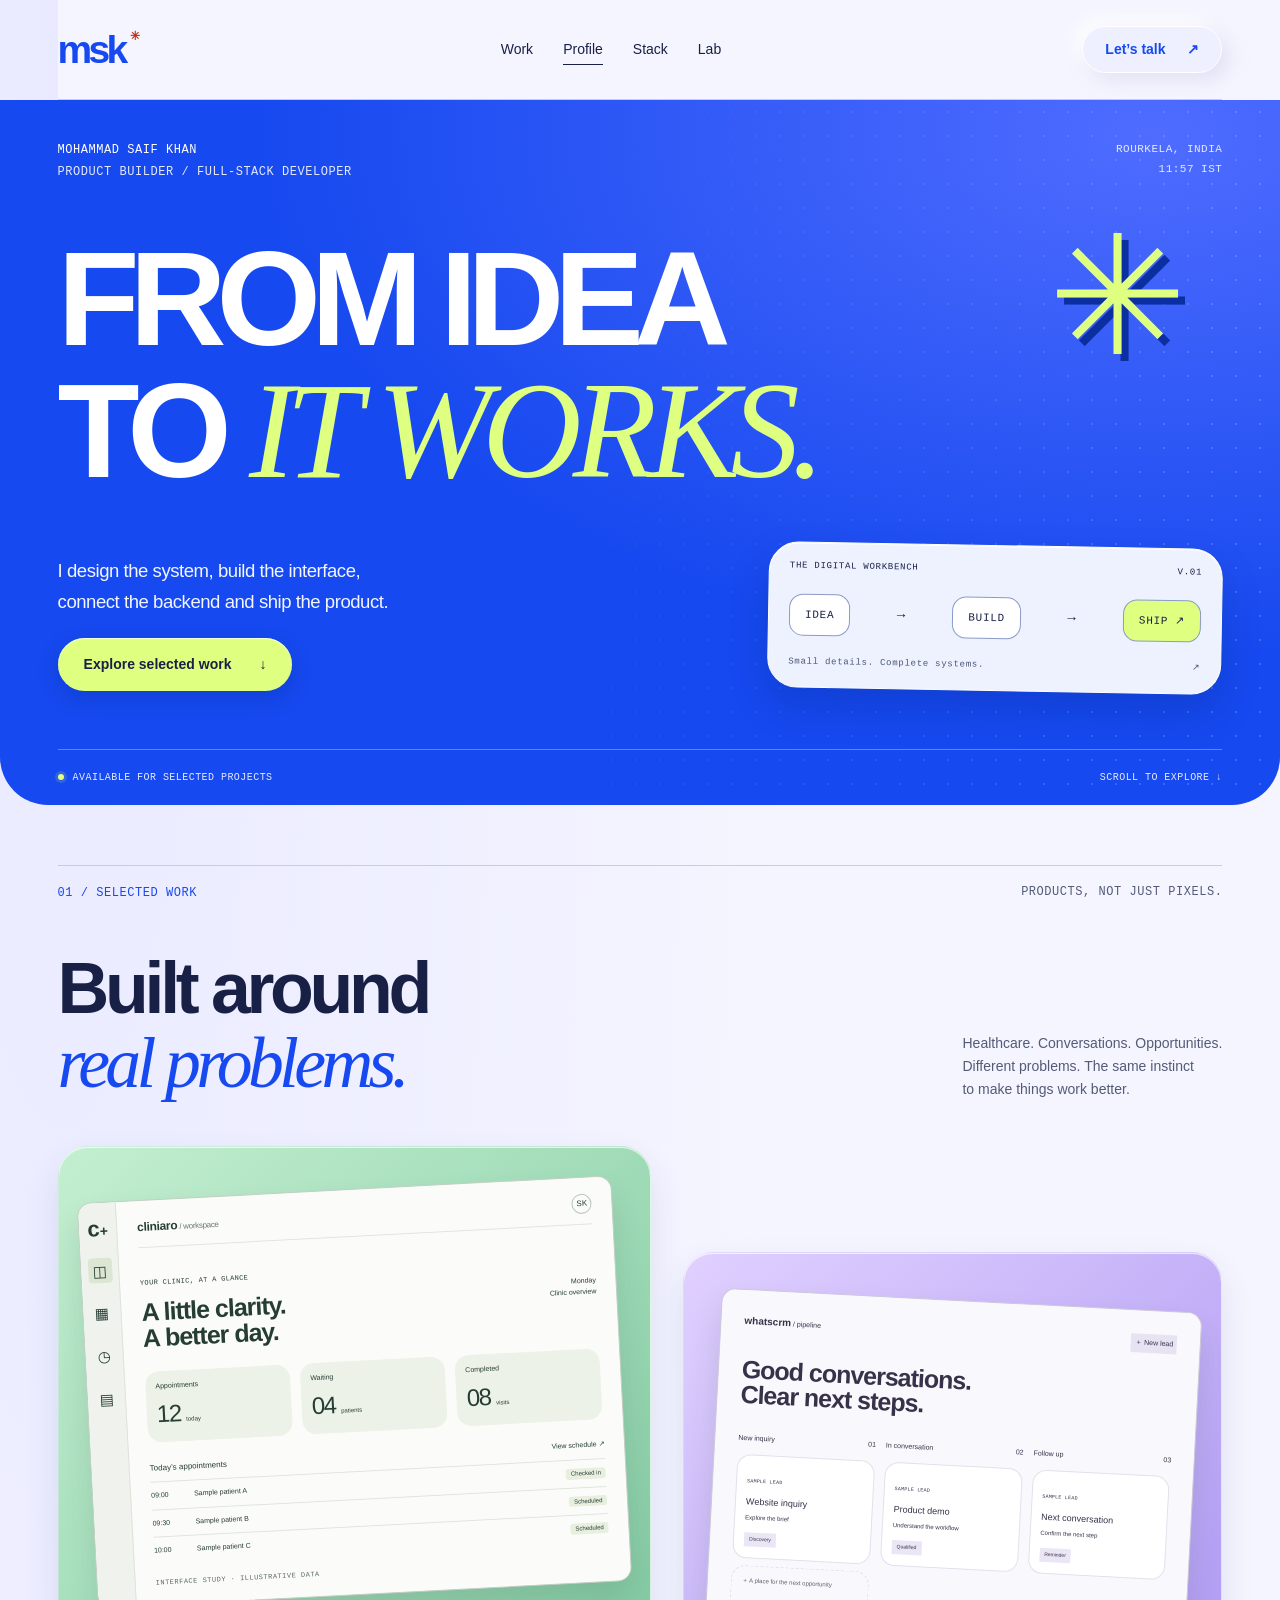
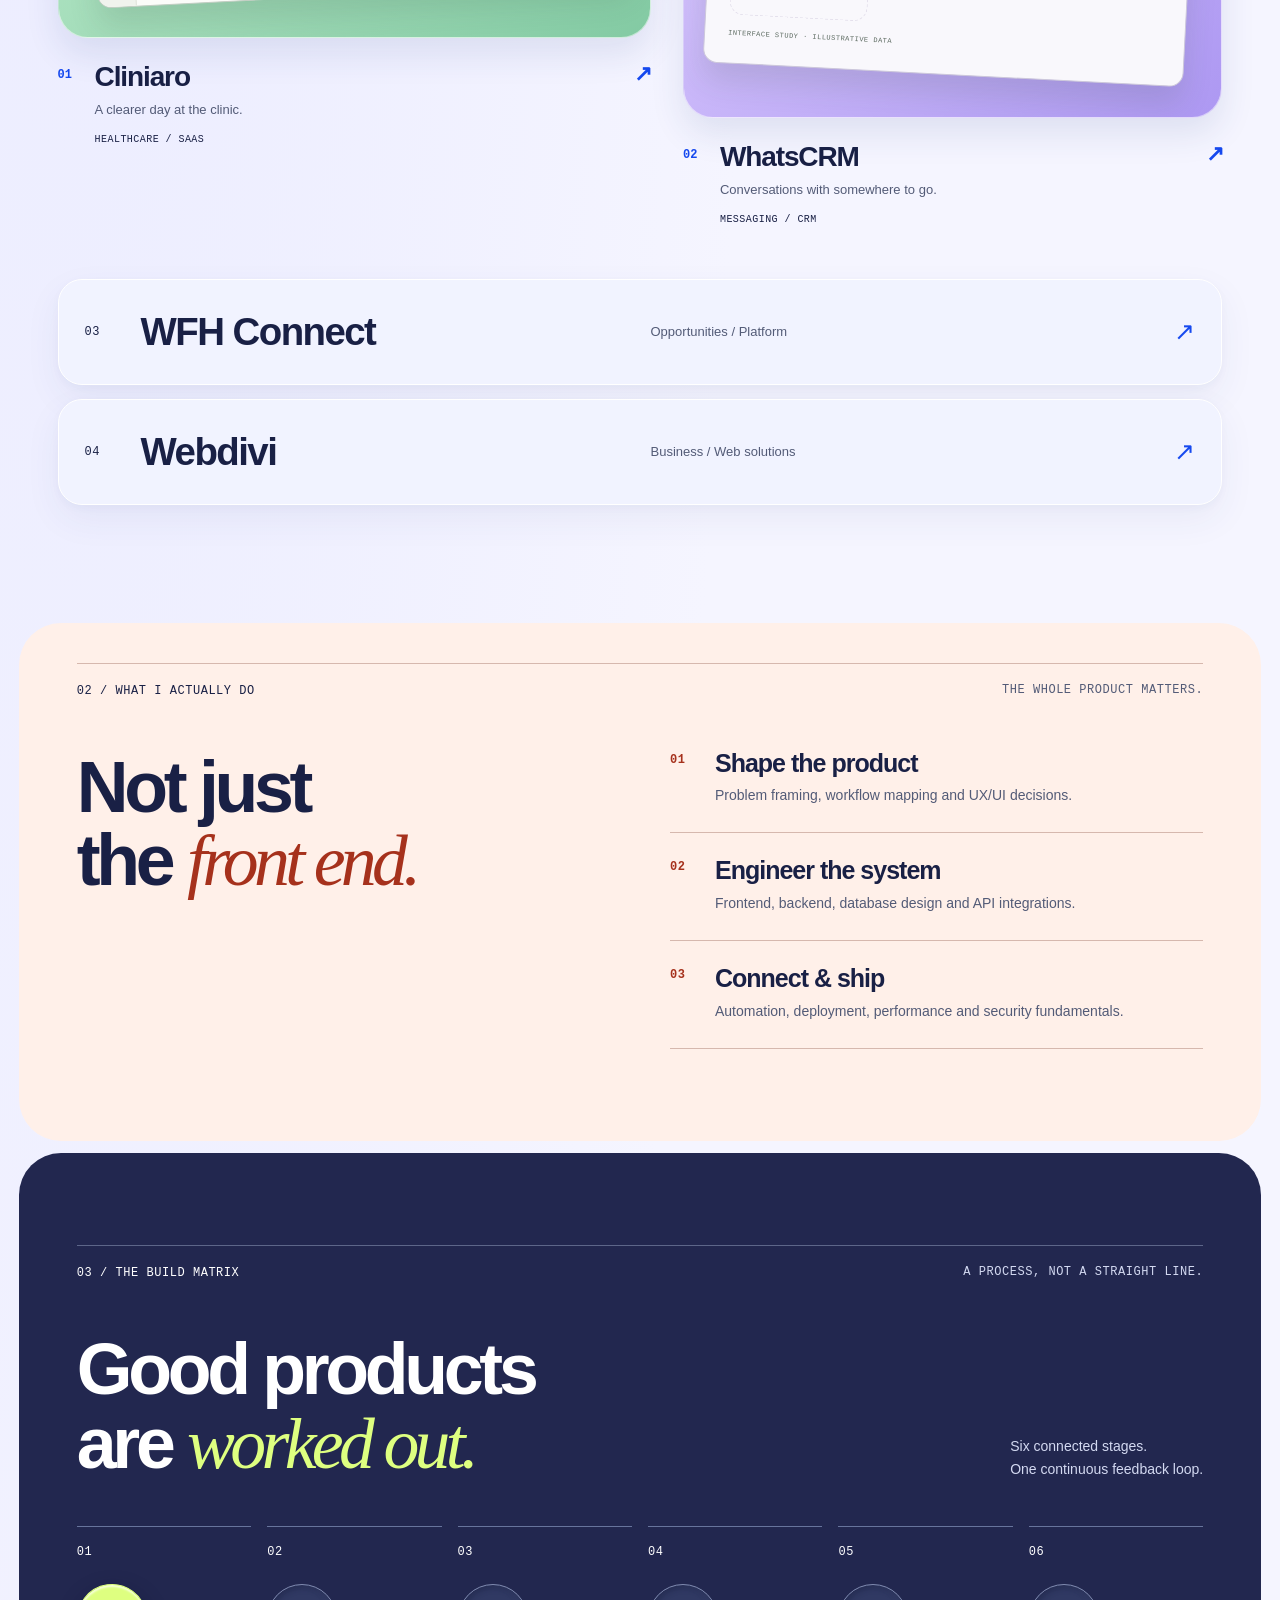
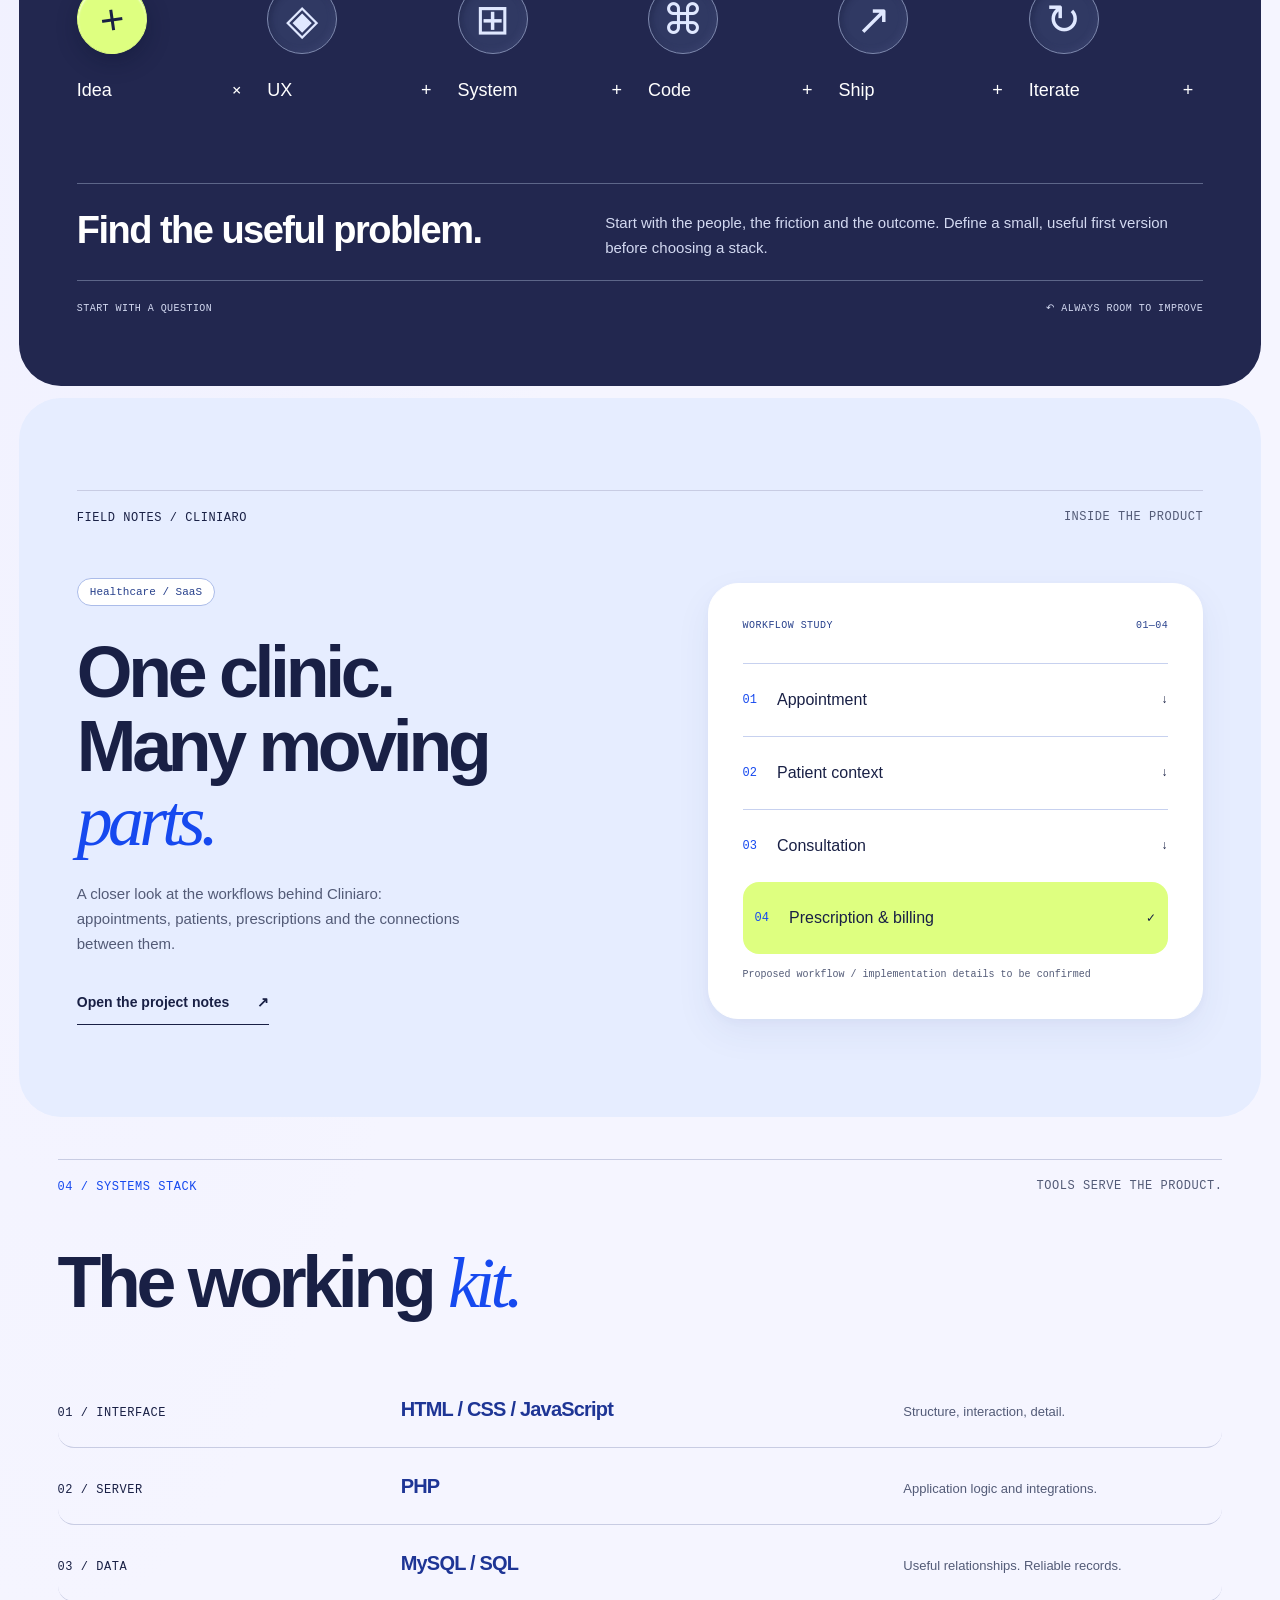
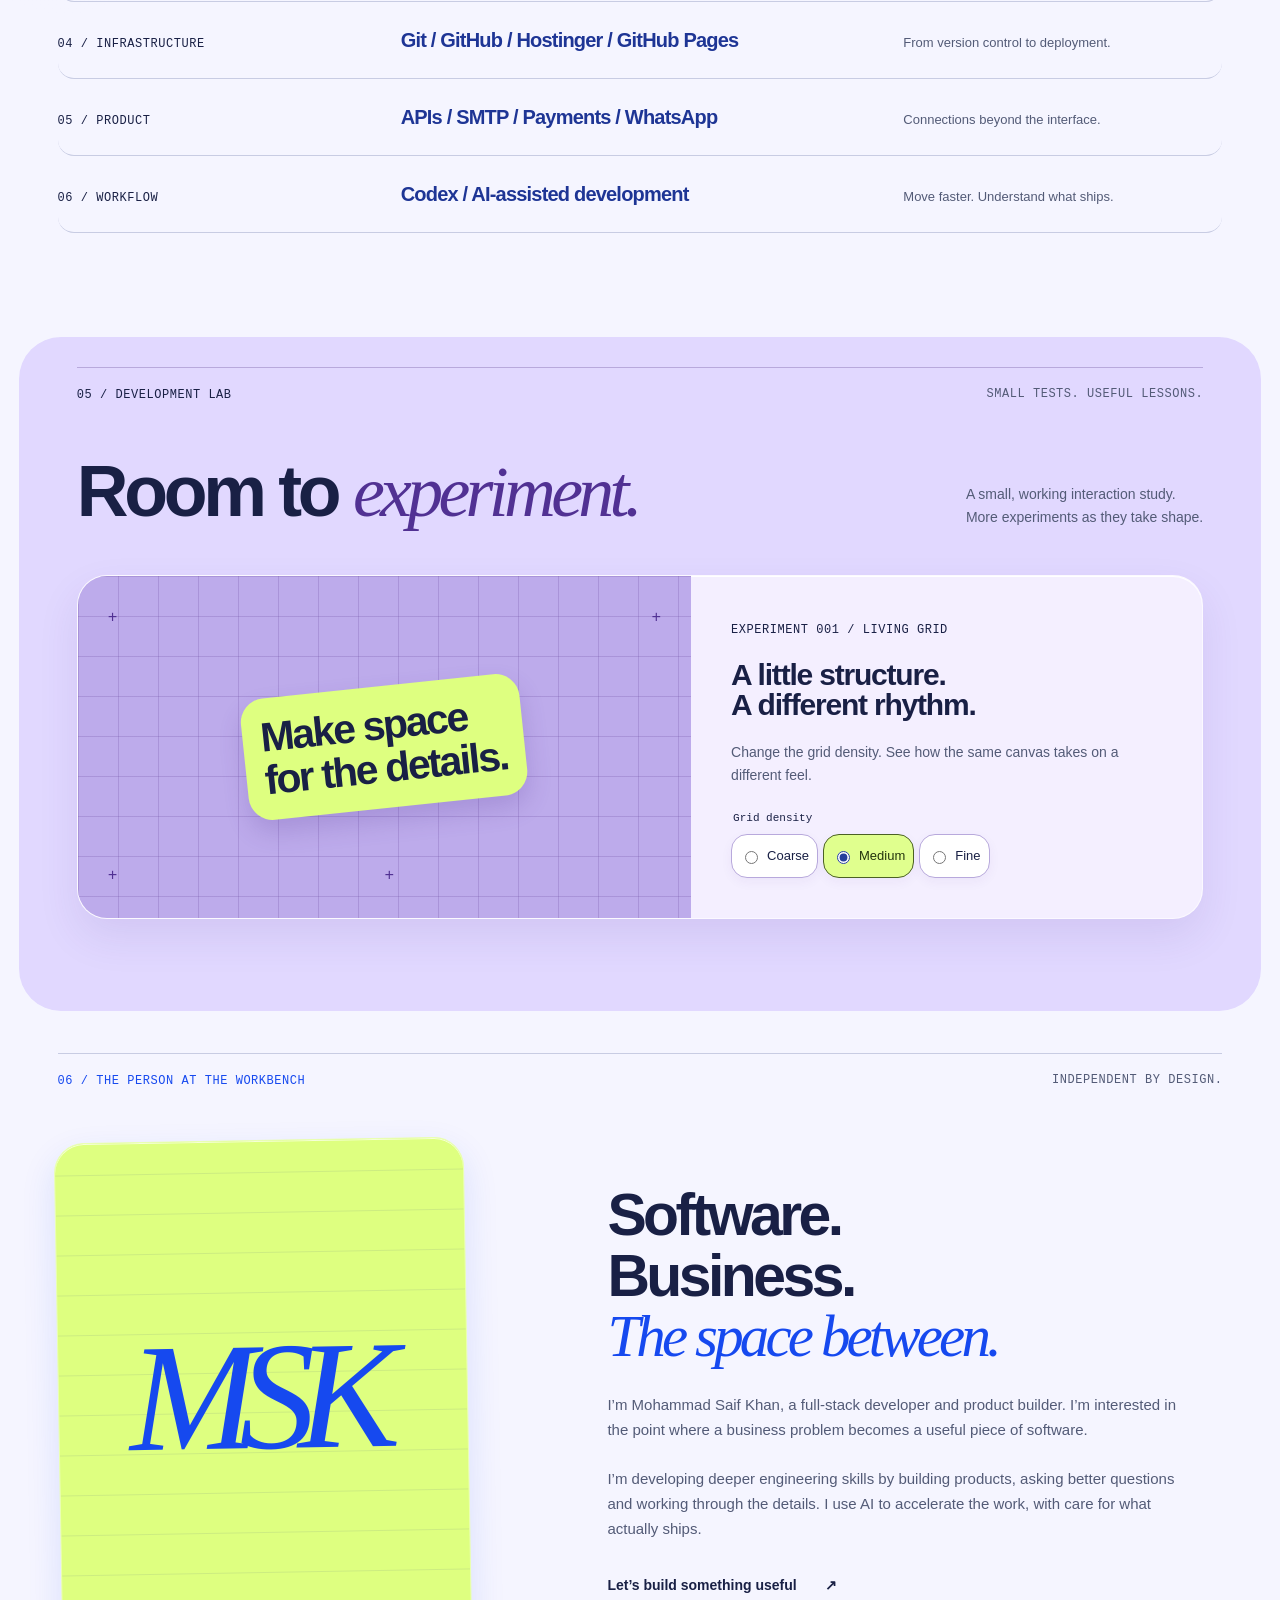
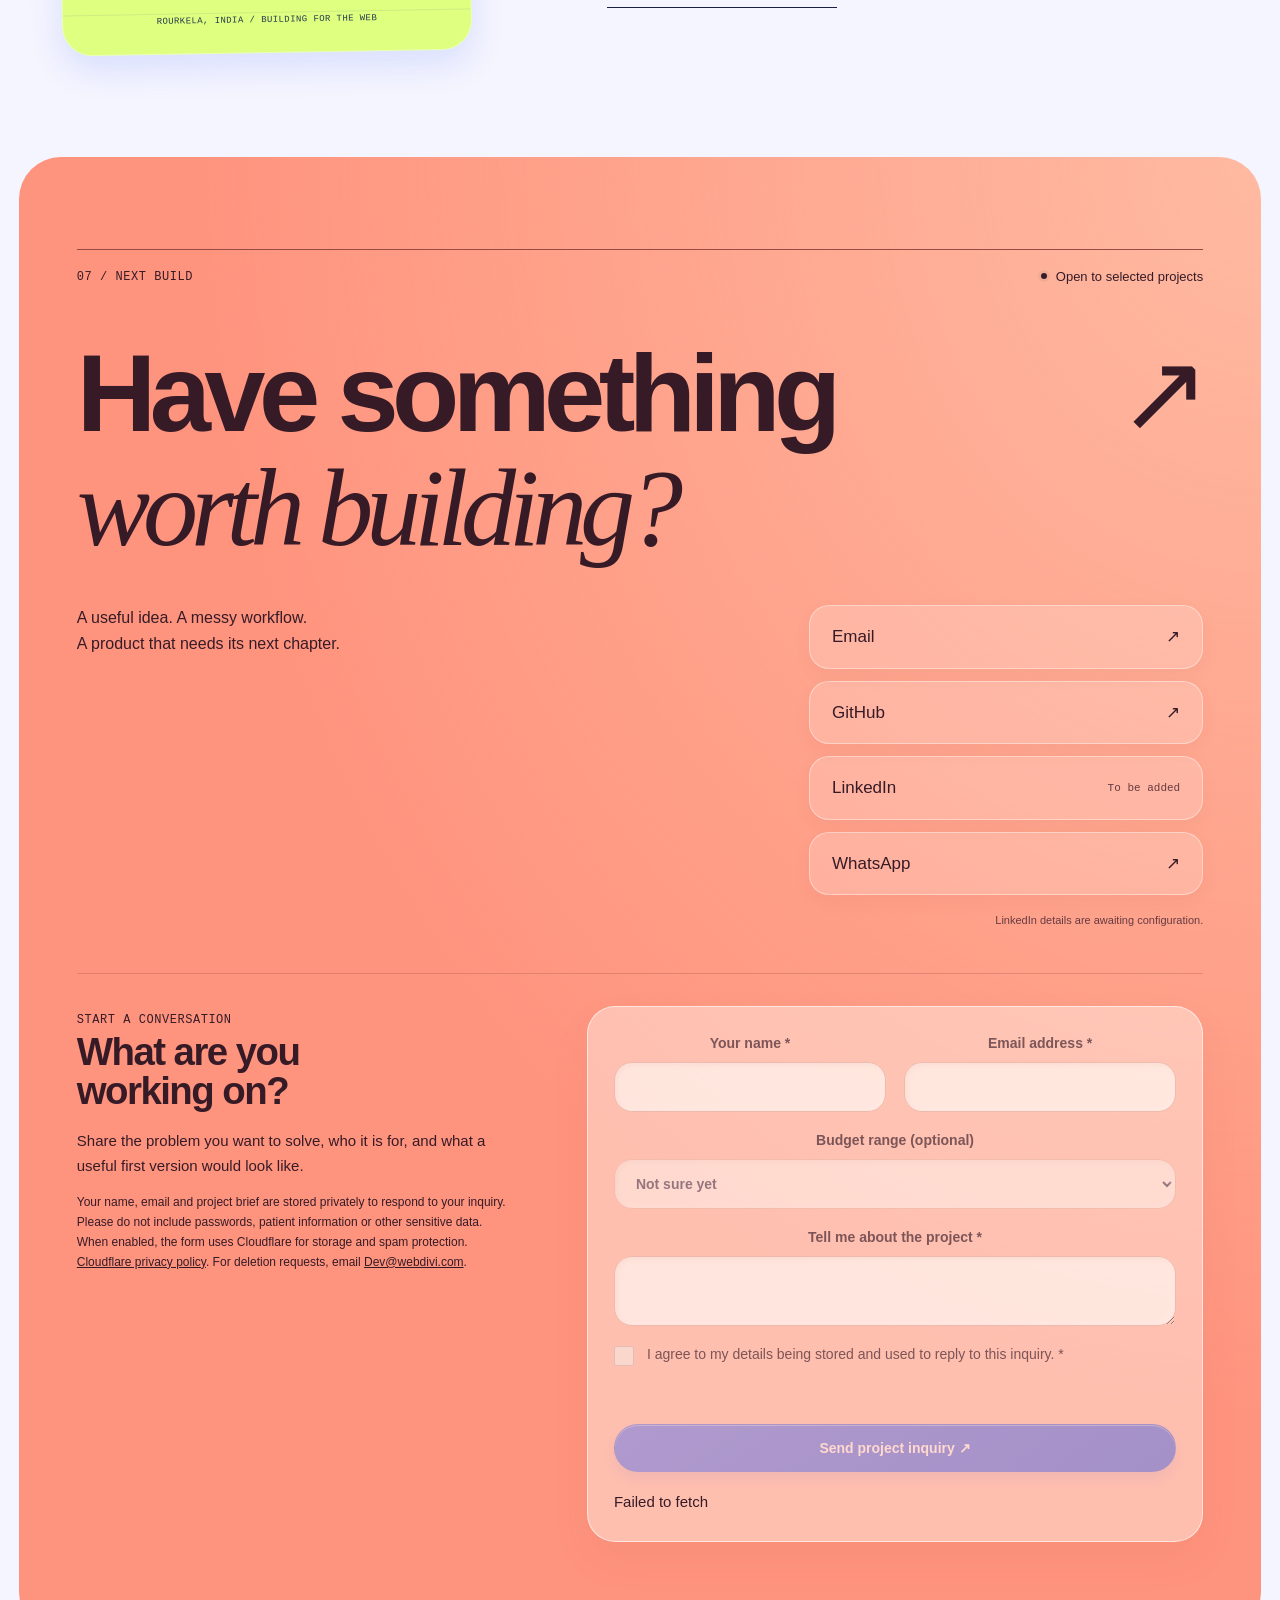
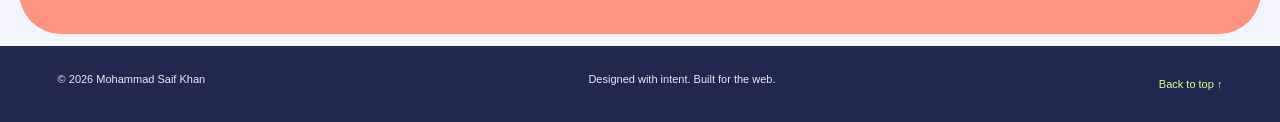
==== commit b4f903a4: "Apply approved rounded controls and soft sculpted surfaces across portfolio" ====
--- a/index.html
+++ b/index.html
@@ -11,21 +11,22 @@
 <meta property="og:type" content="website">
 <meta property="og:title" content="Mohammad Saif Khan — Product Builder & Full-Stack Developer">
 <meta property="og:description" content="I design interfaces, connect systems and build web products. Explore the selected work and development approach of Mohammad Saif Khan.">
-<meta property="og:image" content="https://metasaif.github.io/portfolio/assets/images/og-cover.jpg">
+<meta property="og:image" content="https://mohammadsaifkhan.pages.dev/assets/images/og-cover.jpg">
 <meta name="twitter:card" content="summary_large_image">
 <meta name="twitter:title" content="Mohammad Saif Khan — Product Builder & Full-Stack Developer">
 <meta name="twitter:description" content="I design interfaces, connect systems and build web products. Explore the selected work and development approach of Mohammad Saif Khan.">
-<meta name="twitter:image" content="https://metasaif.github.io/portfolio/assets/images/og-cover.jpg">
+<meta name="twitter:image" content="https://mohammadsaifkhan.pages.dev/assets/images/og-cover.jpg">
 <link rel="icon" type="image/svg+xml" href="assets/icons/favicon.svg">
 <link rel="manifest" href="site.webmanifest">
 <link rel="stylesheet" href="assets/css/style.css">
 <script src="assets/js/main.js" defer></script>
 <script type="application/ld+json">{"@context":"https://schema.org","@type":"Person","name":"Mohammad Saif Khan","jobTitle":"Product Builder / Full-Stack Developer"}</script>
-<link rel="canonical" href="https://metasaif.github.io/portfolio/">
-<meta property="og:url" content="https://metasaif.github.io/portfolio/">
-<script type="application/ld+json">{"@context":"https://schema.org","@type":"WebSite","name":"Mohammad Saif Khan — Digital Workbench","url":"https://metasaif.github.io/portfolio/"}</script>
+<link rel="canonical" href="https://mohammadsaifkhan.pages.dev/">
+<meta property="og:url" content="https://mohammadsaifkhan.pages.dev/">
+<script type="application/ld+json">{"@context":"https://schema.org","@type":"WebSite","name":"Mohammad Saif Khan — Digital Workbench","url":"https://mohammadsaifkhan.pages.dev/"}</script>
 <link rel="stylesheet" href="assets/css/inquiries.css">
 <script type="module" src="assets/js/inquiry.js?v=20260921-domain2"></script>
+<link rel="stylesheet" href="assets/css/soft-surfaces.css?v=20260922">
 </head>
 <body>
 <a class="skip" href="#main">Skip to content</a>
--- a/assets/css/soft-surfaces.css
+++ b/assets/css/soft-surfaces.css
@@ -0,0 +1,50 @@
+/* Soft sculpted surfaces: shared by the portfolio, case studies and inquiry desk. */
+:root{--radius-control:18px;--radius-card:30px;--soft-shadow:0 14px 36px #283d8010,0 3px 8px #283d8008;--raised-shadow:7px 7px 18px #cdd2e780,-7px -7px 18px #ffffffd9}
+body{background:radial-gradient(ellipse at 5% 0%,#e9eaff 0,transparent 42%),#f5f5ff}
+button,a,input,select,textarea,summary{transition:background-color .2s,box-shadow .2s,transform .2s,border-color .2s}
+.nav-contact,.hero-copy .text-link,.admin-button,.inquiry-panel button,.view-project,.skip{border-radius:999px}
+.site-header .nav-contact{padding:12px 22px;background:#eef0ff;box-shadow:var(--raised-shadow);border:1px solid #ffffff}
+.hero{border-radius:0 0 48px 48px;background:radial-gradient(ellipse at 90% 5%,#4f6cff,transparent 55%),var(--electric)}
+.hero-copy .text-link{box-shadow:0 7px 20px #08288b45,inset 0 1px 1px #ffffffb3;padding:16px 26px}
+.hero-copy .text-link:hover{transform:translateY(-2px);box-shadow:0 11px 26px #08288b55,inset 0 1px 1px #ffffffb3}
+.bench,.project-visual,.system-map,.lab-experiment,.profile-monogram,.case-preview,.concept-ui{border-radius:var(--radius-card);overflow:hidden}
+.bench{box-shadow:0 18px 36px #08288b45,inset 0 1px 0 #fff;transform:rotate(1deg)}
+.bench-flow i,.app-window,.kanban article,.metric-row>div,.index-preview{border-radius:14px}
+.project.mint .project-visual,.project.lavender .project-visual{box-shadow:0 16px 34px #283d801c,inset 0 1px 0 #ffffffb3;border-color:#ffffff80}
+.project-visual{transition:transform .25s,box-shadow .25s}.project-visual:hover{transform:translateY(-4px)}
+.index-row{border:1px solid #fff!important;margin:14px 0;padding:26px;min-height:106px;border-radius:24px;background:#f1f3ff;box-shadow:var(--soft-shadow)}
+.capabilities,.matrix,.deep-dive,.lab,.contact{border-radius:42px;margin:12px clamp(10px,1.5vw,26px)}
+.system-map{box-shadow:var(--soft-shadow);transform:none;border-color:#fff}
+.system-step:last-of-type{border-radius:16px;border-top:0}
+.stage-node{box-shadow:inset 2px 2px 6px #11173566,inset -2px -2px 6px #59639144}
+.matrix-stages details[open] .stage-node{box-shadow:0 8px 22px #0a112e55,inset 0 2px 2px #ffffffb3}
+.lab-experiment{box-shadow:0 18px 40px #5131931a,inset 0 1px 0 #fff;border-color:#ffffffa6}
+.lab-controls label{border-radius:16px;box-shadow:0 4px 12px #5131930d}.lab-sample>b{border-radius:24px;box-shadow:0 12px 24px #51319333}
+.profile-monogram{box-shadow:0 14px 34px #1649ef20,inset 0 1px 0 #ffffffb3;border-color:#eaffb3;transform:rotate(-1deg)}
+.stack-table>div{border-radius:16px}.pill{border-radius:999px}
+.contact{background:radial-gradient(ellipse at 100% 0%,#ffbaa2,transparent 60%),#ff947e}
+.contact-links>a,.pending-contact{border:1px solid #ffffff66;border-radius:20px;padding:18px 22px;background:#ffffff30;box-shadow:0 7px 18px #8f3b2c0d}
+.contact-links{gap:12px}.project-pagination{border-radius:28px}.case-aside{border-radius:22px}
+.inquiry-panel{border-top:1px solid #9b51484d;gap:36px}
+.inquiry-panel form{background:#fff5ee70;padding:26px;border:1px solid #fff9;border-radius:28px;box-shadow:0 18px 40px #8b392a10}
+.inquiry-panel input:not([type=checkbox]),.inquiry-panel select,.inquiry-panel textarea,.admin-login input,.admin-filter,.inquiry-card select{border-radius:var(--radius-control);border:1px solid #d5daea;background:#f7f8ff;box-shadow:inset 3px 3px 7px #d5daea66,inset -3px -3px 7px #ffffff;min-height:50px;padding:13px 17px}
+.inquiry-panel input:not([type=checkbox]),.inquiry-panel select,.inquiry-panel textarea{background:#fffaf6;border-color:#e5b7a9;box-shadow:inset 2px 2px 5px #d7ada32b,inset -2px -2px 5px #fff}
+input:focus-visible,select:focus-visible,textarea:focus-visible{outline:3px solid #1649ef;outline-offset:3px}
+.inquiry-panel button,.admin-button{background:linear-gradient(145deg,#355fff,#1649ef);box-shadow:0 7px 16px #1649ef29,inset 0 1px 0 #ffffff66;border:1px solid #1649ef20;padding:14px 24px}
+.admin-button.secondary{background:linear-gradient(145deg,#f9faff,#e8ecfc);box-shadow:var(--raised-shadow);border-color:#fff;color:#293b79}
+.admin-button.danger{background:linear-gradient(145deg,#fff3f5,#ffe0e7);color:#922b48;box-shadow:0 5px 14px #a5365412;border-color:#f4bbc9}
+.admin-button:not(:disabled):hover,.inquiry-panel button:not(:disabled):hover{transform:translateY(-2px);filter:brightness(1.03)}
+.admin-button:not(:disabled):active,.inquiry-panel button:not(:disabled):active{transform:translateY(1px);box-shadow:inset 2px 3px 7px #14285026}
+.admin-page{max-width:1240px;padding-top:32px;padding-bottom:72px}
+.admin-top{border-bottom:1px solid #d5daea;padding-bottom:26px}.admin-top .admin-link{padding:10px 17px;background:#ffffffa6;border:1px solid #fff;border-radius:999px;text-decoration:none;box-shadow:0 4px 12px #283d800a}
+.admin-page h1{margin-top:46px}.admin-page>p:not(.admin-notice){color:#535b77}
+.admin-notice{border:1px solid #fff;border-left:1px solid #fff;border-radius:20px;background:linear-gradient(120deg,#e6ecff,#eeebff);padding:18px 24px;box-shadow:var(--soft-shadow);color:#293b79}
+.admin-toolbar{padding:18px 20px;border:1px solid #fff;border-radius:26px;background:#eeeffa;gap:16px;box-shadow:var(--soft-shadow);margin:28px 0}
+.admin-toolbar label{font-size:14px;color:#535b77}.admin-toolbar #logout{margin-left:auto}
+.inquiry-card{position:relative;border:1px solid #fff;border-top:1px solid #fff;border-radius:28px;background:linear-gradient(135deg,#fff,#fafaff);padding:30px;box-shadow:0 16px 40px #293b7910;margin-top:20px;overflow:hidden}
+.inquiry-card::before{content:'';position:absolute;left:30px;top:0;width:68px;height:4px;border-radius:0 0 6px 6px;background:#4868ff}
+.inquiry-card h2{font-size:27px;margin-bottom:6px}.inquiry-card .inquiry-meta{color:#64708a}.inquiry-actions{padding-top:22px;border-top:1px solid #e6e9f3;margin-top:26px;gap:14px}.inquiry-actions>label{font-size:14px;color:#535b77}
+.admin-login{max-width:570px;padding:30px;background:#f0f2fc;border:1px solid #fff;border-radius:28px;box-shadow:var(--raised-shadow);margin-top:28px}.admin-login button{margin-top:20px}
+@media(max-width:700px){.hero{border-radius:0 0 30px 30px}.site-header .nav-contact{padding:9px 15px;min-height:44px}.capabilities,.matrix,.deep-dive,.lab,.contact{border-radius:28px;margin:10px}.bench,.system-map,.profile-monogram,.project-visual,.lab-experiment{border-radius:24px}.index-row{padding:20px 14px;gap:12px}.contact-links>a,.pending-contact{padding:15px}.inquiry-panel form{padding:18px;border-radius:24px}.admin-top{gap:12px;flex-wrap:wrap}.admin-top .eyebrow{order:3;width:100%}.admin-page{padding:24px 18px 48px}.admin-page h1{margin-top:32px}.admin-toolbar{padding:16px;gap:12px}.admin-toolbar #logout{margin-left:0}.admin-toolbar label{width:auto}.admin-filter{flex:1}.inquiry-card{padding:24px 20px}.inquiry-actions .admin-button{flex:1;white-space:nowrap}.admin-login{padding:22px}.admin-notice{padding:16px 18px}}
+@media(prefers-reduced-motion:reduce){button,a,input,select,textarea,summary,.project-visual{transition:none!important}.admin-button:hover,.inquiry-panel button:hover,.project-visual:hover{transform:none!important}}
+@media(max-width:420px){.inquiry-actions select{flex:1 1 100%;width:100%}.inquiry-actions .admin-button{padding:14px 18px}.admin-toolbar .admin-filter{flex-basis:75%}}
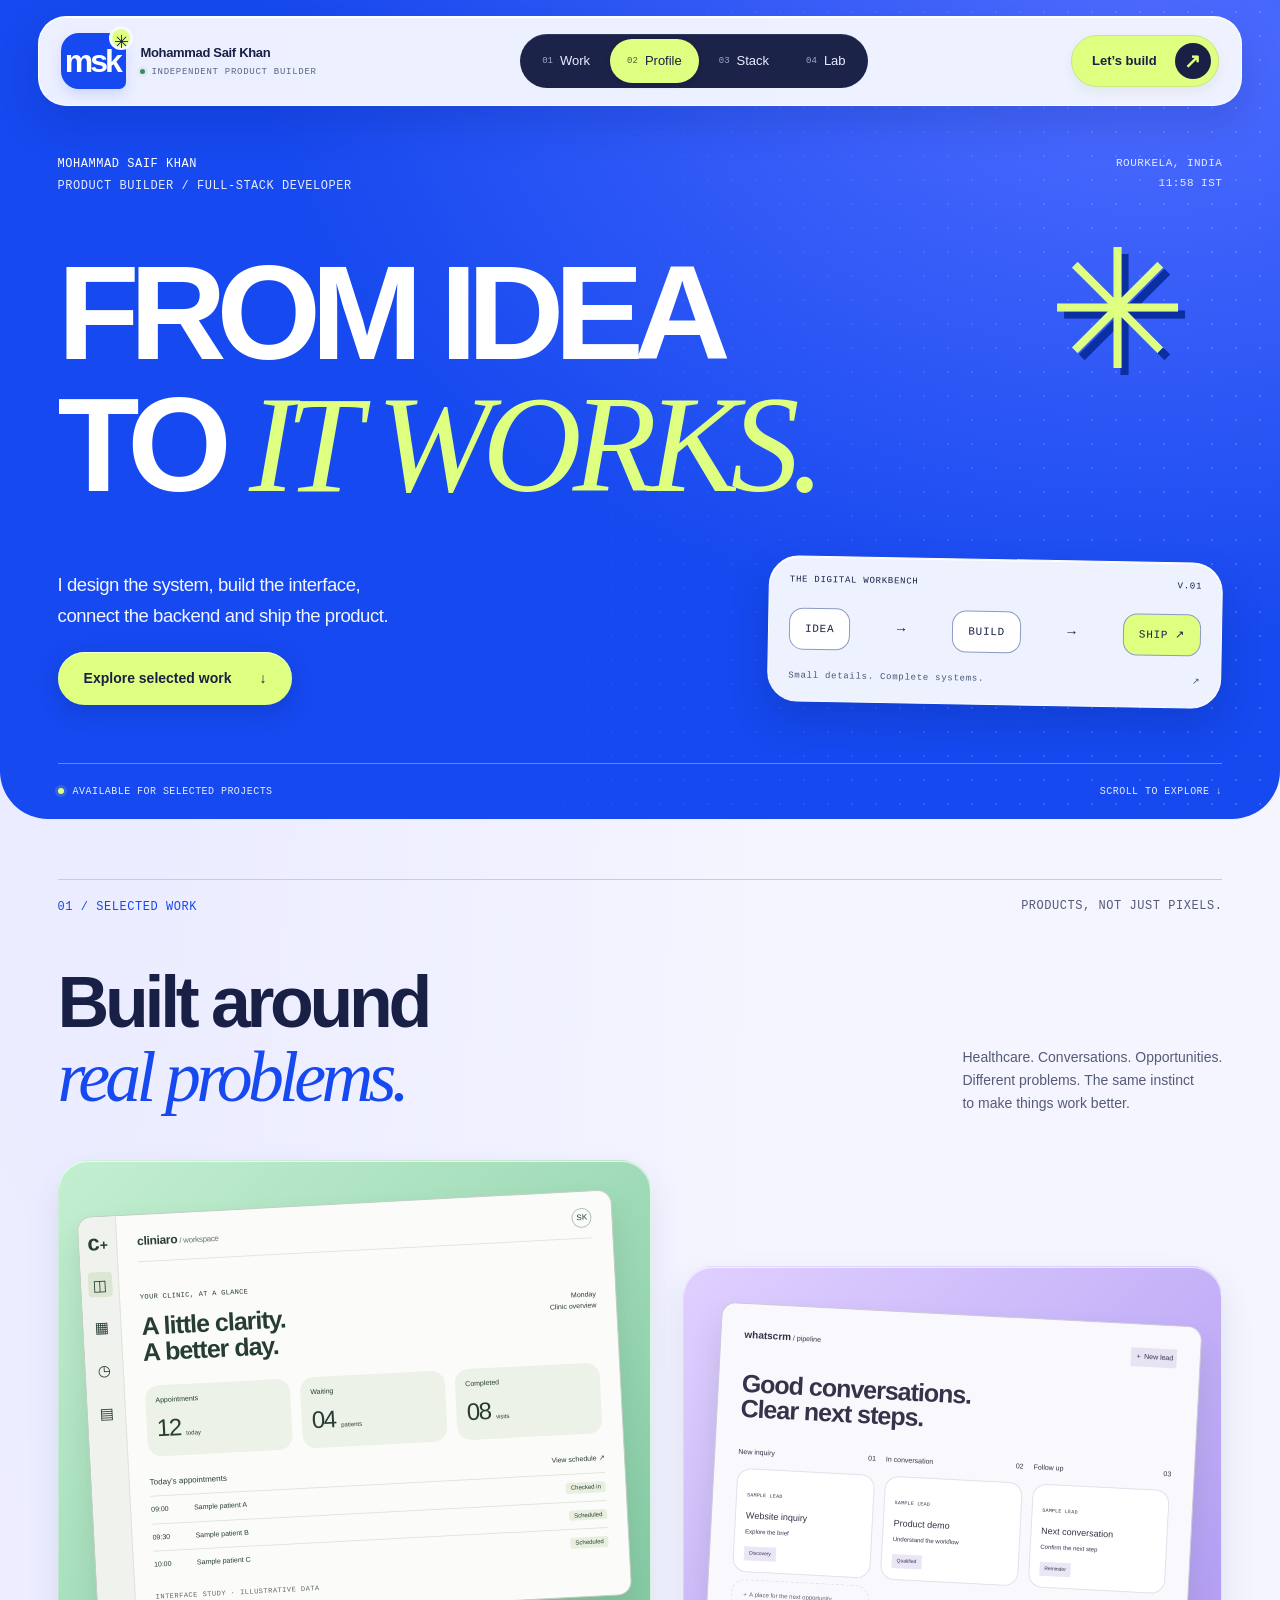
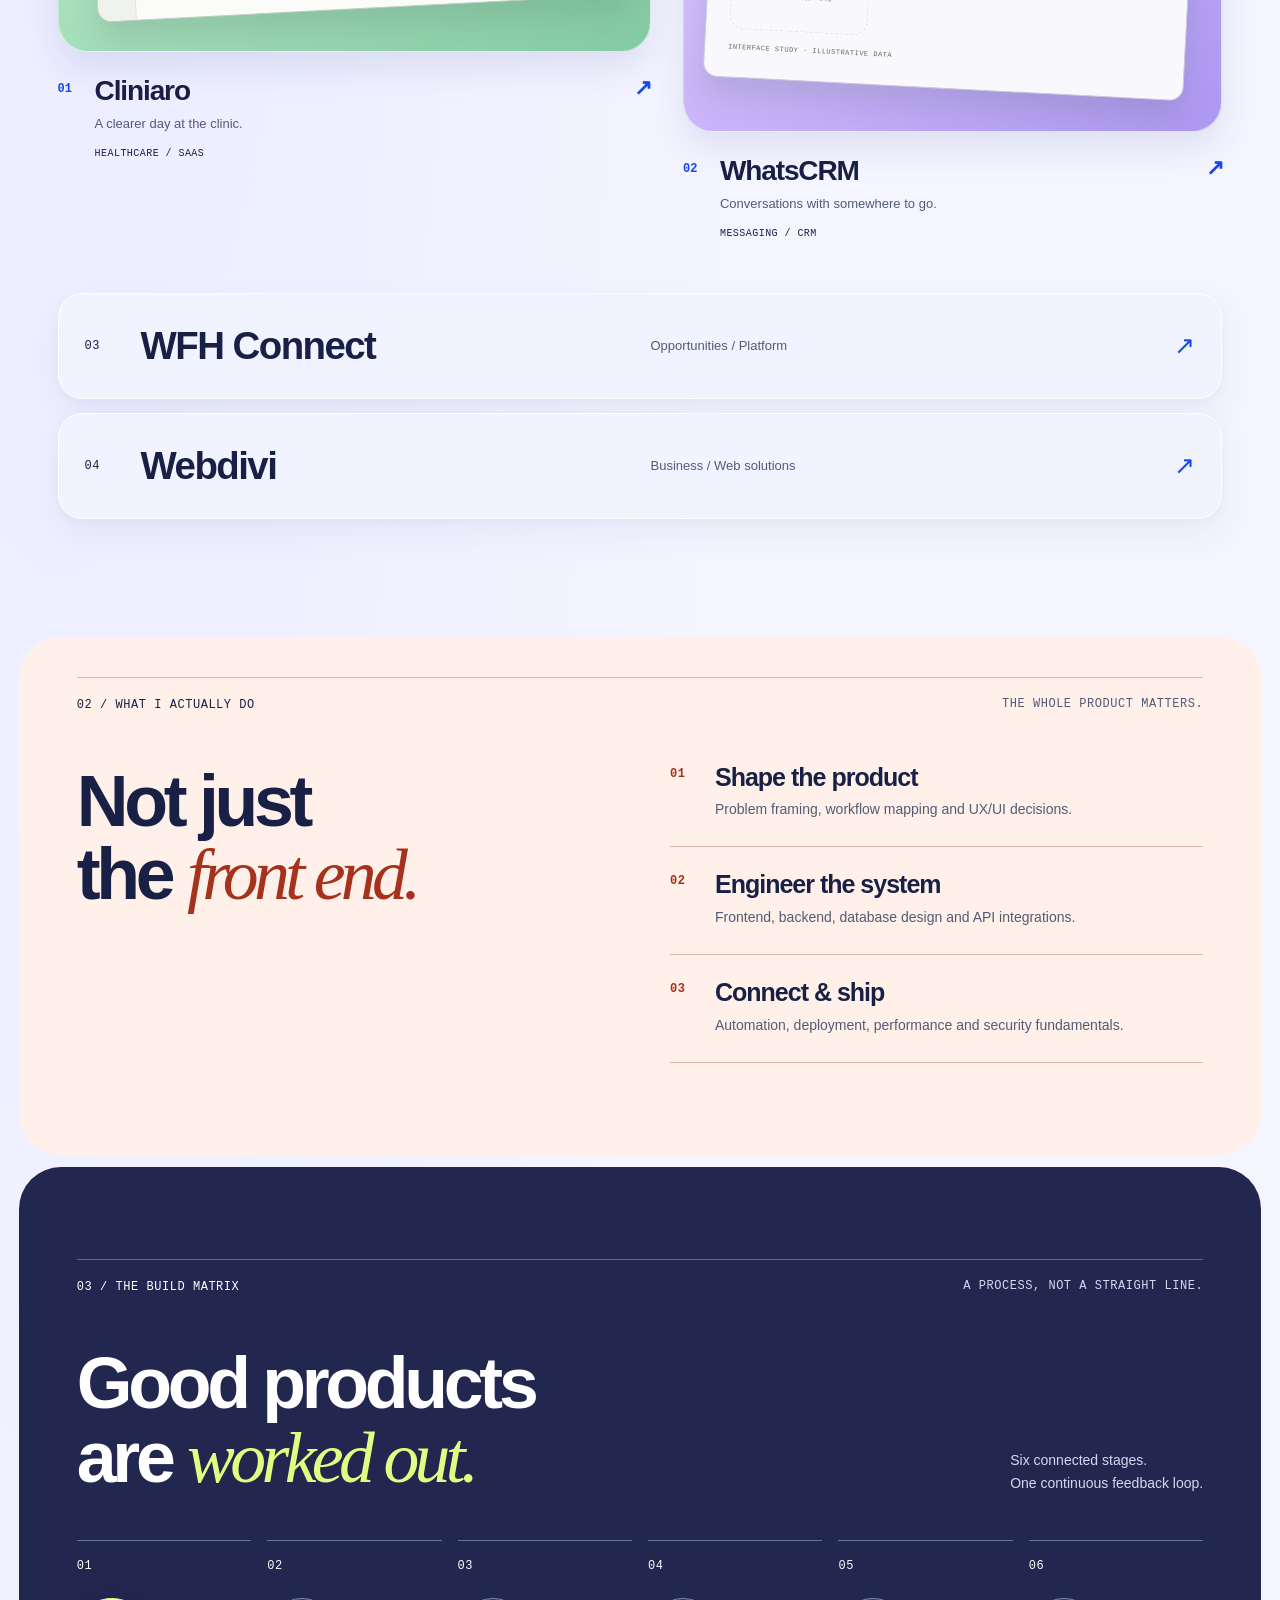
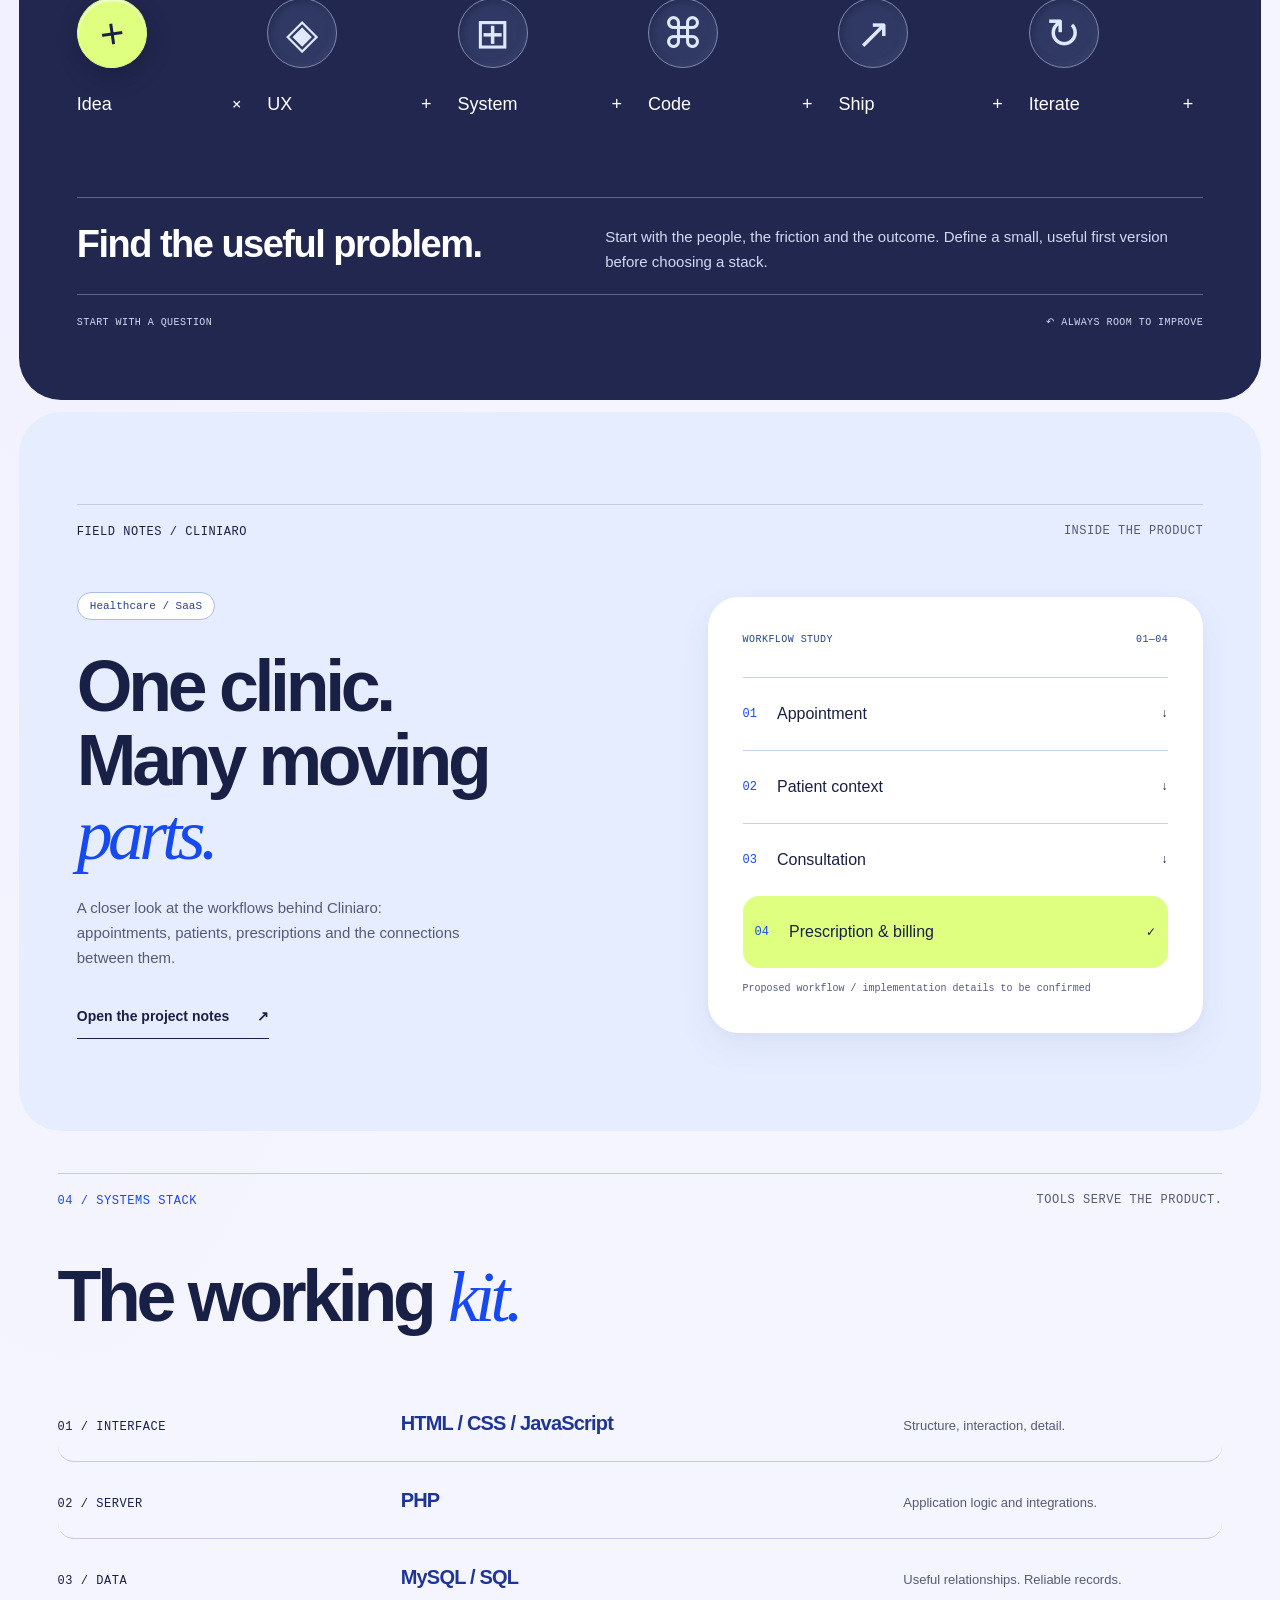
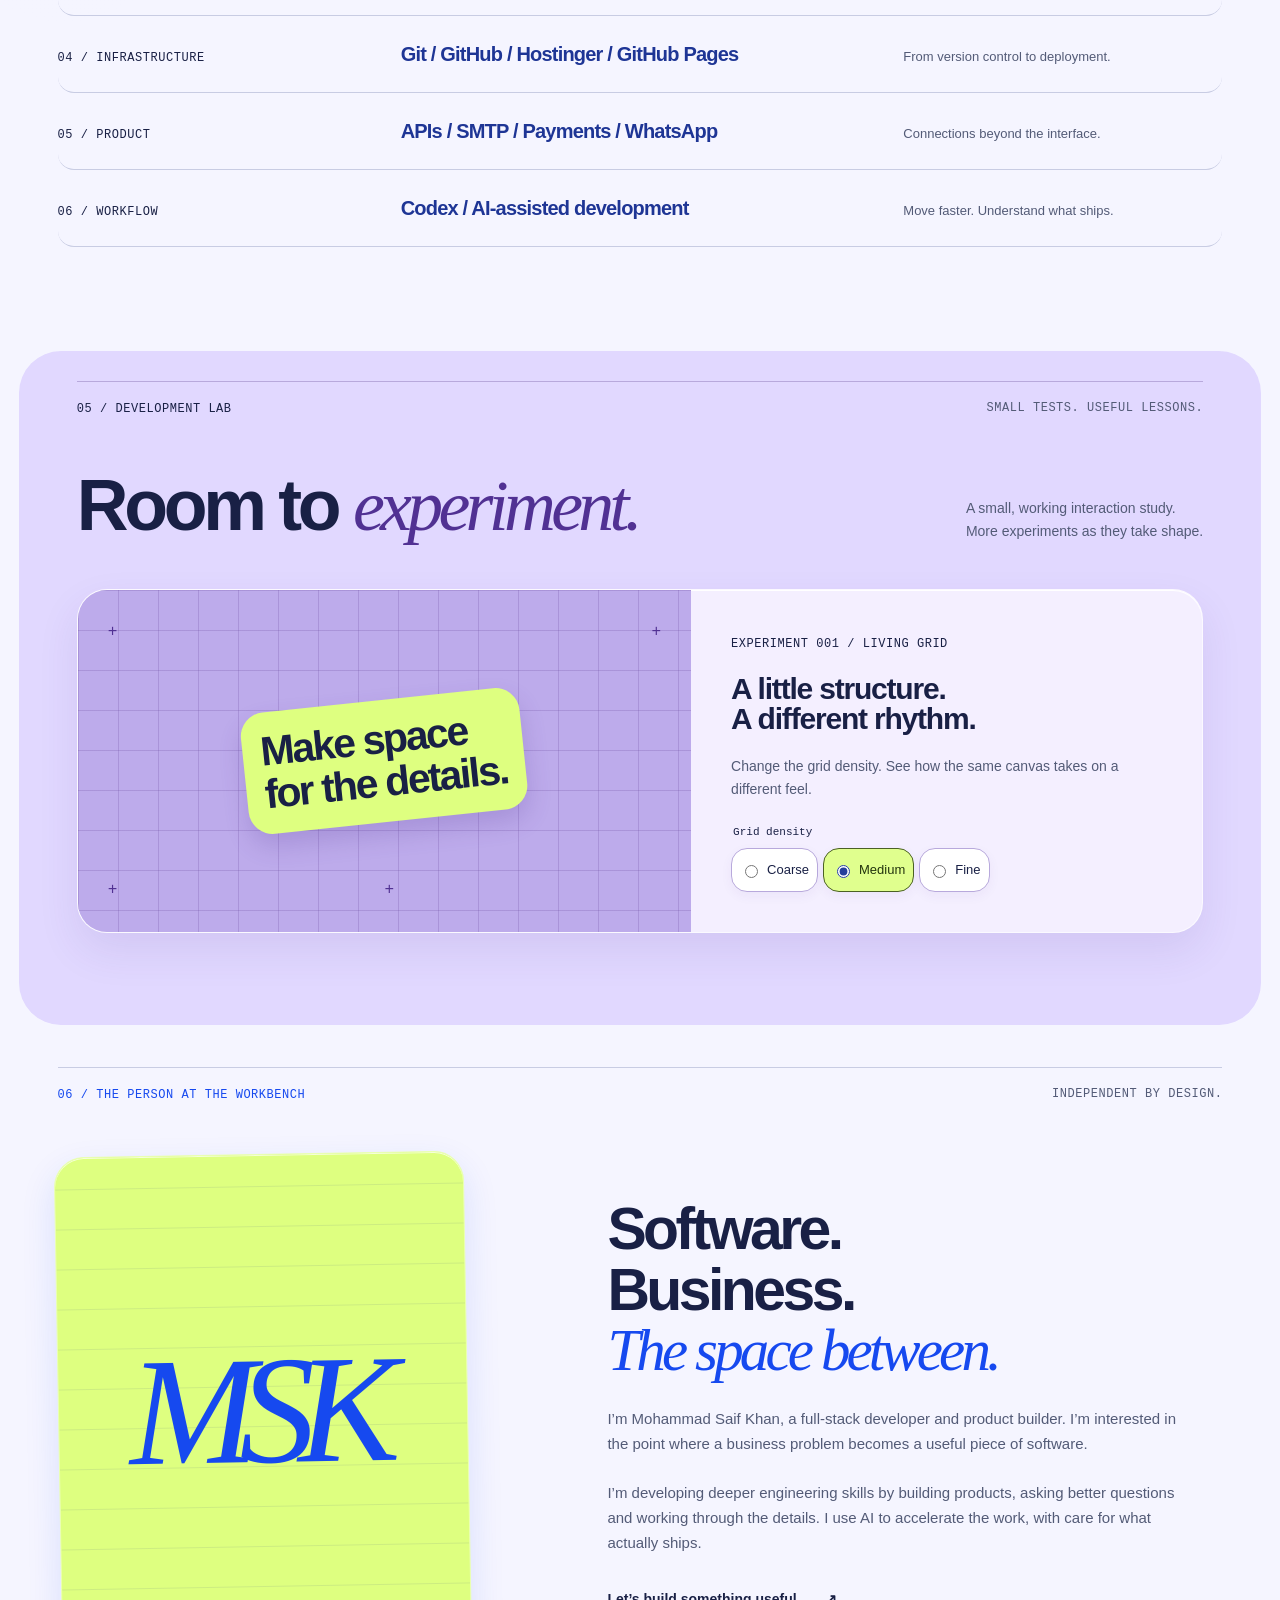
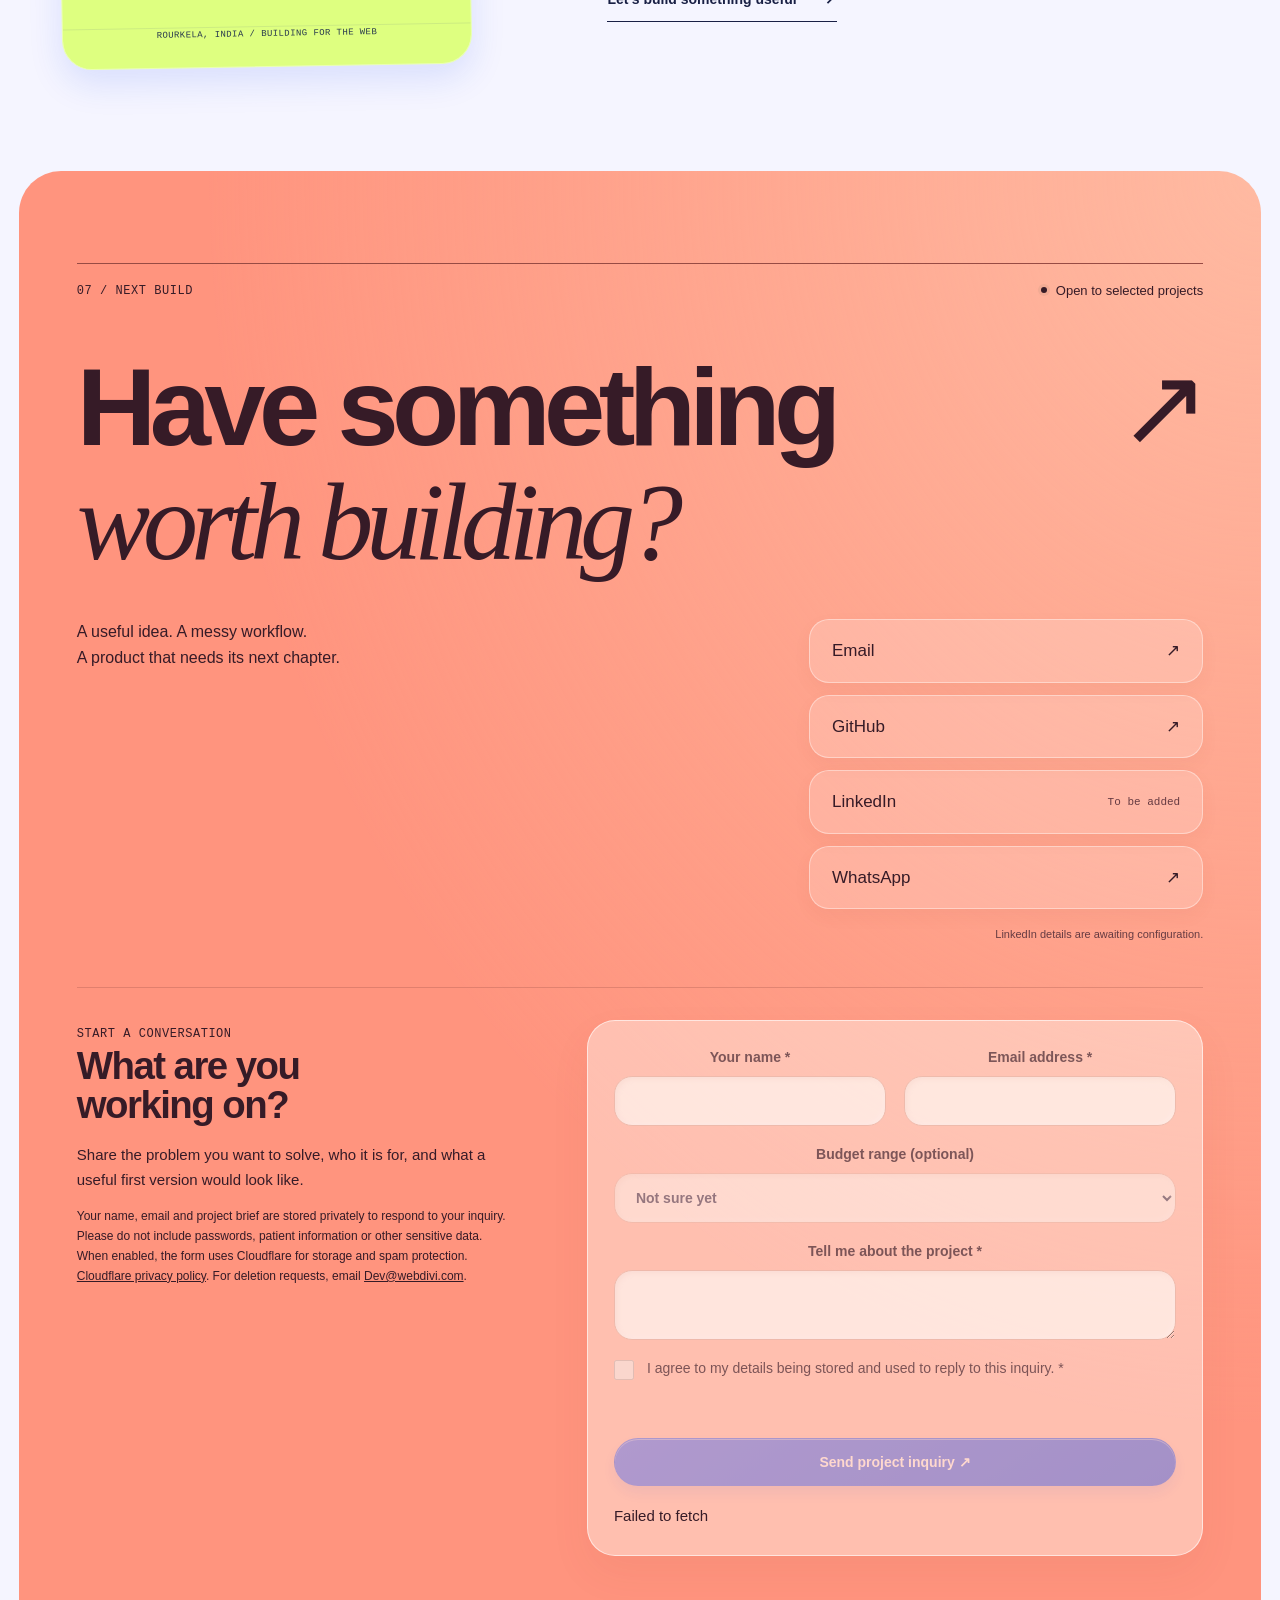
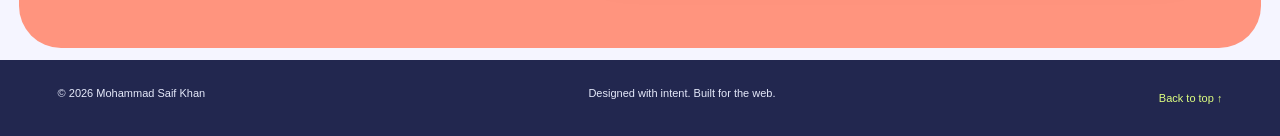
==== commit a89325e2: "Add approved floating signature header and responsive navigation" ====
--- a/index.html
+++ b/index.html
@@ -27,17 +27,16 @@
 <link rel="stylesheet" href="assets/css/inquiries.css">
 <script type="module" src="assets/js/inquiry.js?v=20260921-domain2"></script>
 <link rel="stylesheet" href="assets/css/soft-surfaces.css?v=20260922">
+<link rel="stylesheet" href="assets/css/signature-header.css?v=20260922">
 </head>
 <body>
 <a class="skip" href="#main">Skip to content</a>
 <div class="progress" aria-hidden="true">
 </div>
 <header class="site-header">
-<a class="wordmark" href="index.html" aria-label="Mohammad Saif Khan — home">msk<span>✳</span></a>
-<nav aria-label="Main navigation">
-<a href="index.html#work">Work</a><a href="index.html#profile">Profile</a><a href="index.html#stack">Stack</a><a href="index.html#lab">Lab</a>
-</nav>
-<a class="nav-contact" href="index.html#contact">Let’s talk <span aria-hidden="true">↗</span></a>
+<a class="signature-brand" href="index.html" aria-label="Mohammad Saif Khan — home"><span class="signature-mark" aria-hidden="true">msk<i>✳</i></span><span class="signature-name">Mohammad Saif Khan<small>Independent product builder</small></span></a>
+<nav aria-label="Main navigation"><a href="index.html#work"><span class="nav-number" aria-hidden="true">01</span>Work</a><a href="index.html#profile"><span class="nav-number" aria-hidden="true">02</span>Profile</a><a href="index.html#stack"><span class="nav-number" aria-hidden="true">03</span>Stack</a><a href="index.html#lab"><span class="nav-number" aria-hidden="true">04</span>Lab</a></nav>
+<a class="nav-contact" href="index.html#contact">Let’s build<span aria-hidden="true">↗</span></a>
 </header>
 <main id="main" tabindex="-1">
 <!-- EDIT INTRO: name, location, headline and opening description. -->
--- a/assets/css/signature-header.css
+++ b/assets/css/signature-header.css
@@ -0,0 +1,28 @@
+/* Signature navigation — a floating identity bar with a distinct navigation dock. */
+.site-header{position:sticky;top:16px;z-index:40;margin:16px clamp(16px,3vw,56px) 24px;padding:16px 22px;height:90px;gap:24px;border:1px solid #ffffffd9;border-radius:28px;background:#f8f9fff2;box-shadow:0 16px 40px #061c7130,inset 0 1px 0 #fff;backdrop-filter:blur(18px);-webkit-backdrop-filter:blur(18px)}
+body:has(.hero) .site-header{margin-bottom:-106px}
+body:has(.hero) .hero{padding-top:154px}
+.signature-brand{display:flex;align-items:center;gap:14px;flex-shrink:0;text-decoration:none}
+.signature-mark{position:relative;display:grid;place-items:center;background:#1649ef;color:#fff;width:65px;height:56px;border-radius:18px 18px 7px 18px;font-size:32px;font-weight:850;letter-spacing:-3px;box-shadow:0 6px 12px #1649ef22;padding-right:3px}
+.signature-mark i{position:absolute;top:-7px;right:-7px;display:grid;place-items:center;width:24px;height:24px;border:3px solid #f8f9ff;border-radius:50%;font-size:18px;font-style:normal;font-weight:400;letter-spacing:0;background:#deff80;color:#192045;transition:transform .45s}
+.signature-brand:hover .signature-mark i{transform:rotate(90deg)}
+.signature-name{display:flex;flex-direction:column;gap:5px;font-size:13px;font-weight:750;line-height:1.25;letter-spacing:-.025em;color:#192045}
+.signature-name small{display:flex;align-items:center;gap:6px;font:9px 'Courier New',monospace;letter-spacing:.08em;text-transform:uppercase;color:#5b6682}
+.signature-name small::before{content:'';width:5px;height:5px;background:#3c895c;border-radius:50%;box-shadow:0 0 0 3px #3c895c12}
+.site-header nav{display:flex;align-items:center;gap:3px;padding:5px;border-radius:999px;background:#1b2348;box-shadow:inset 0 1px 0 #ffffff18}
+.site-header nav a{display:flex;align-items:center;justify-content:center;gap:7px;padding:12px 17px;min-height:44px;border-radius:999px;color:#e8edff;font-size:13px;font-weight:500;transition:background .2s,color .2s,transform .2s}
+.site-header nav a::after{display:none}
+.site-header nav a .nav-number{font:9px 'Courier New',monospace;color:#9ba8d0}
+.site-header nav a:hover{background:#343e65;color:#fff}
+.site-header nav a[aria-current]{background:#deff80;color:#192045;box-shadow:0 2px 5px #07113033}
+.site-header nav a[aria-current] .nav-number{color:#4c612c}
+.site-header .nav-contact{display:flex;align-items:center;justify-content:space-between;gap:18px;margin:0;padding:7px 7px 7px 20px;min-height:52px;background:#deff80;color:#192045;border:1px solid #c7e780;border-radius:999px;box-shadow:0 5px 12px #56752112;font-size:13px;font-weight:750;white-space:nowrap}
+.site-header .nav-contact span{margin:0;display:grid;place-items:center;width:36px;height:36px;border-radius:50%;background:#192045;color:#deff80;font-size:20px;transition:transform .2s}
+.site-header .nav-contact:hover{background:#d3f774;box-shadow:0 8px 18px #56752120;transform:translateY(-1px)}
+.site-header .nav-contact:hover span{transform:rotate(45deg)}
+.site-header :focus-visible{outline:3px solid #1649ef;outline-offset:4px}
+@media(min-width:1500px){.site-header{max-width:1680px;margin-left:auto;margin-right:auto;padding-left:26px;padding-right:18px}.signature-name{font-size:15px}.site-header nav a{padding:13px 22px;font-size:14px}}
+@media(max-width:1100px){.signature-name{display:none}.site-header{gap:16px}.site-header nav a{padding:12px 15px}}
+@media(max-width:700px){.site-header{top:10px;margin:10px 12px 20px;height:auto;padding:12px;border-radius:24px;display:grid;grid-template-columns:1fr auto;gap:12px}.signature-brand{gap:11px}.signature-name{display:flex;font-size:11px}.signature-name small{font-size:8px;letter-spacing:.035em}.signature-mark{width:52px;height:46px;font-size:27px;border-radius:14px 14px 5px 14px}.signature-mark i{width:21px;height:21px;font-size:15px;right:-5px;top:-5px}.site-header nav{grid-column:1/-1;grid-row:2;display:grid;grid-template-columns:repeat(4,1fr);gap:3px;padding:4px;border-radius:18px}.site-header nav a{min-height:42px;padding:10px 7px;border-radius:14px;font-size:12px;gap:5px}.site-header .nav-contact{font-size:12px;gap:10px;min-height:44px;padding:5px 5px 5px 14px}.site-header .nav-contact span{width:32px;height:32px;font-size:18px}body:has(.hero) .site-header{margin-bottom:-144px}body:has(.hero) .hero{padding-top:185px}html{scroll-padding-top:170px}}
+@media(max-width:380px){.signature-name{font-size:10px}.signature-name small{font-size:7px}.site-header .nav-contact{gap:7px;padding-left:11px}.site-header nav a .nav-number{display:none}.site-header{margin-left:8px;margin-right:8px;padding:10px}}
+@media(prefers-reduced-motion:reduce){.signature-mark i,.site-header nav a,.site-header .nav-contact,.site-header .nav-contact span{transition:none;transform:none!important}}
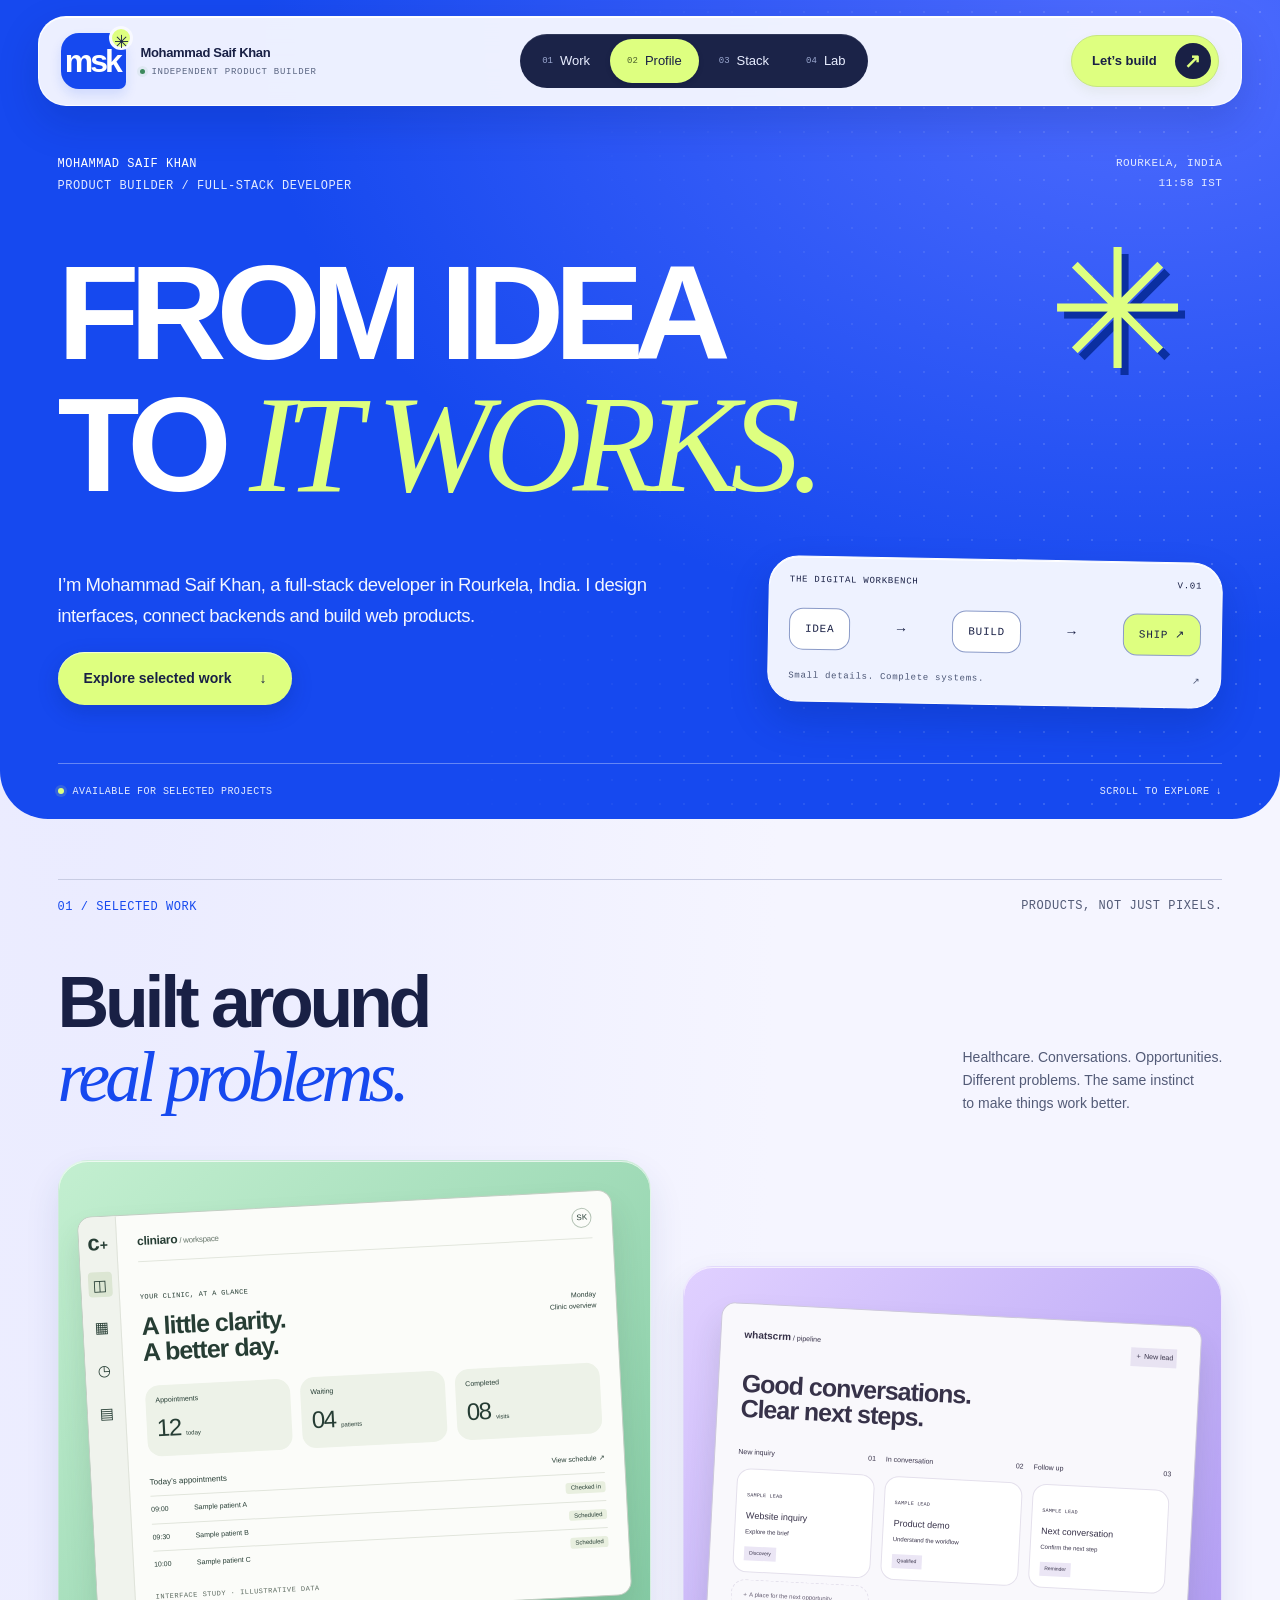
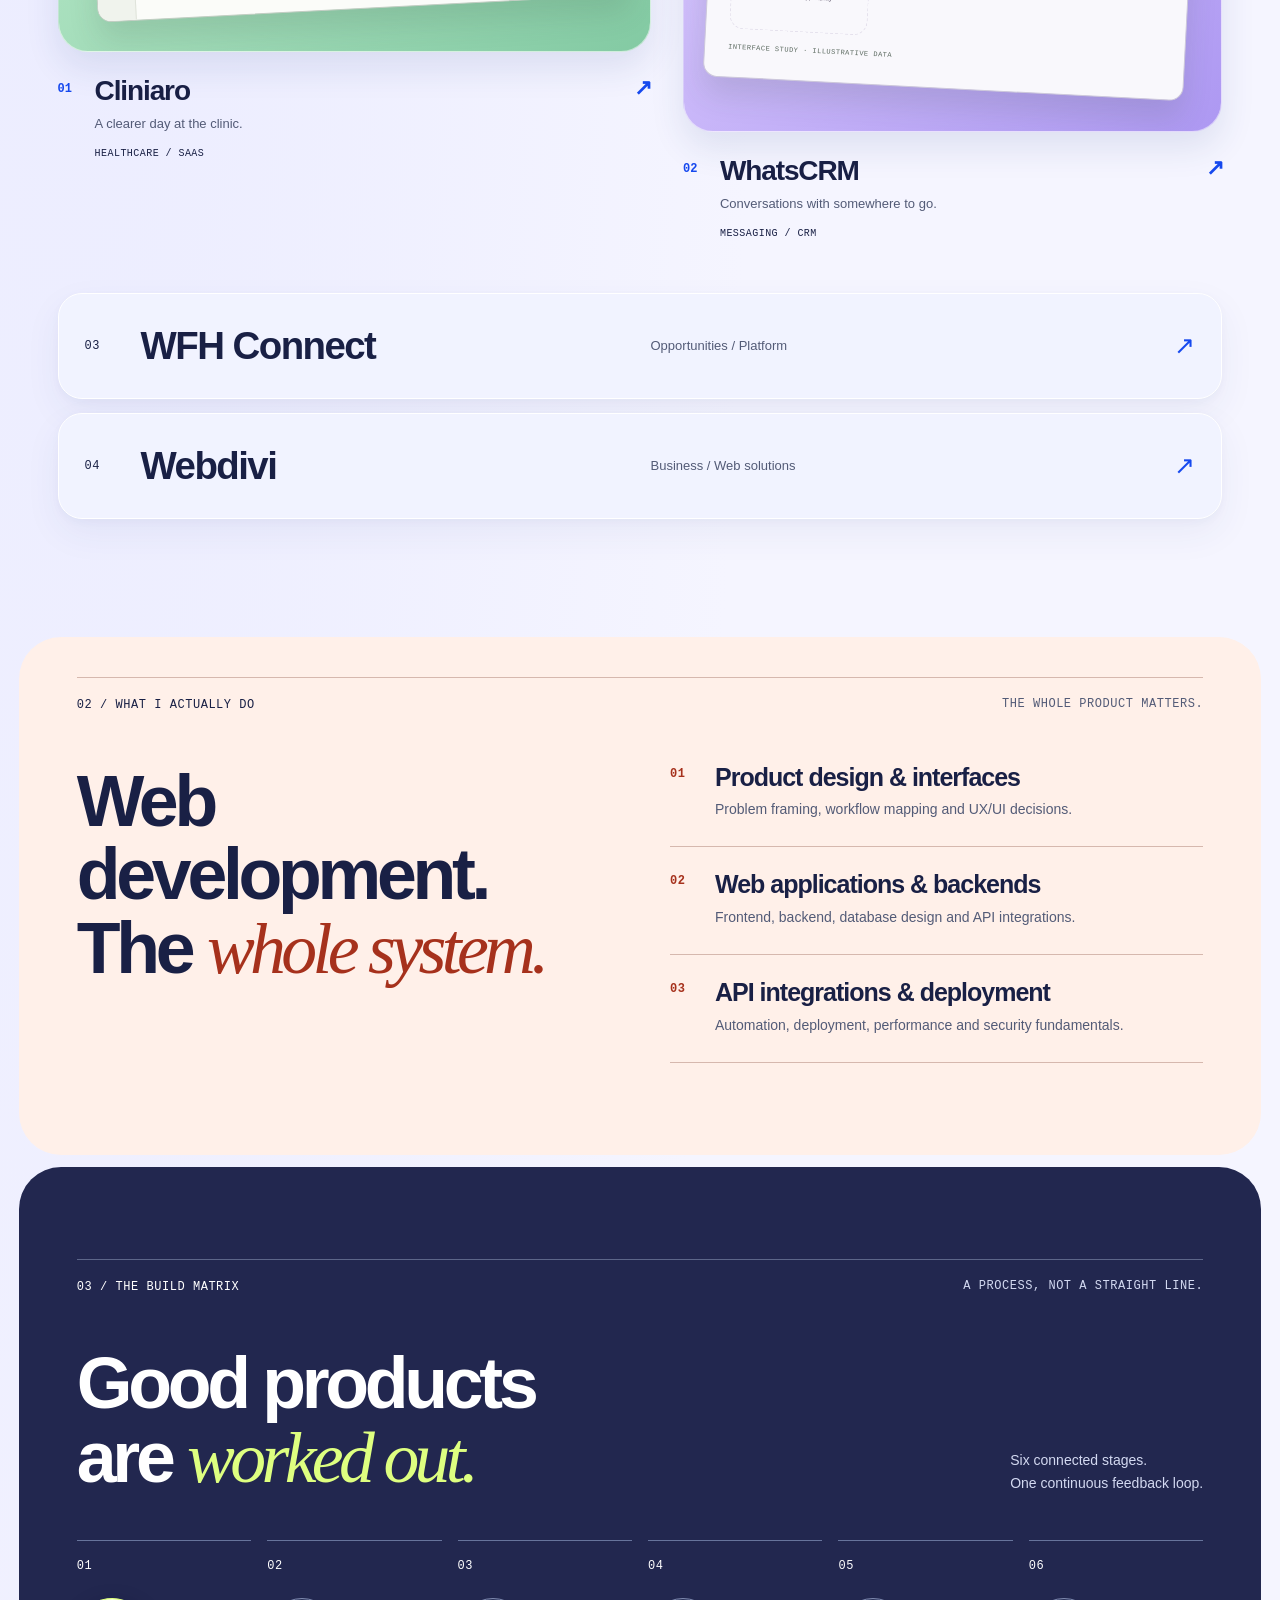
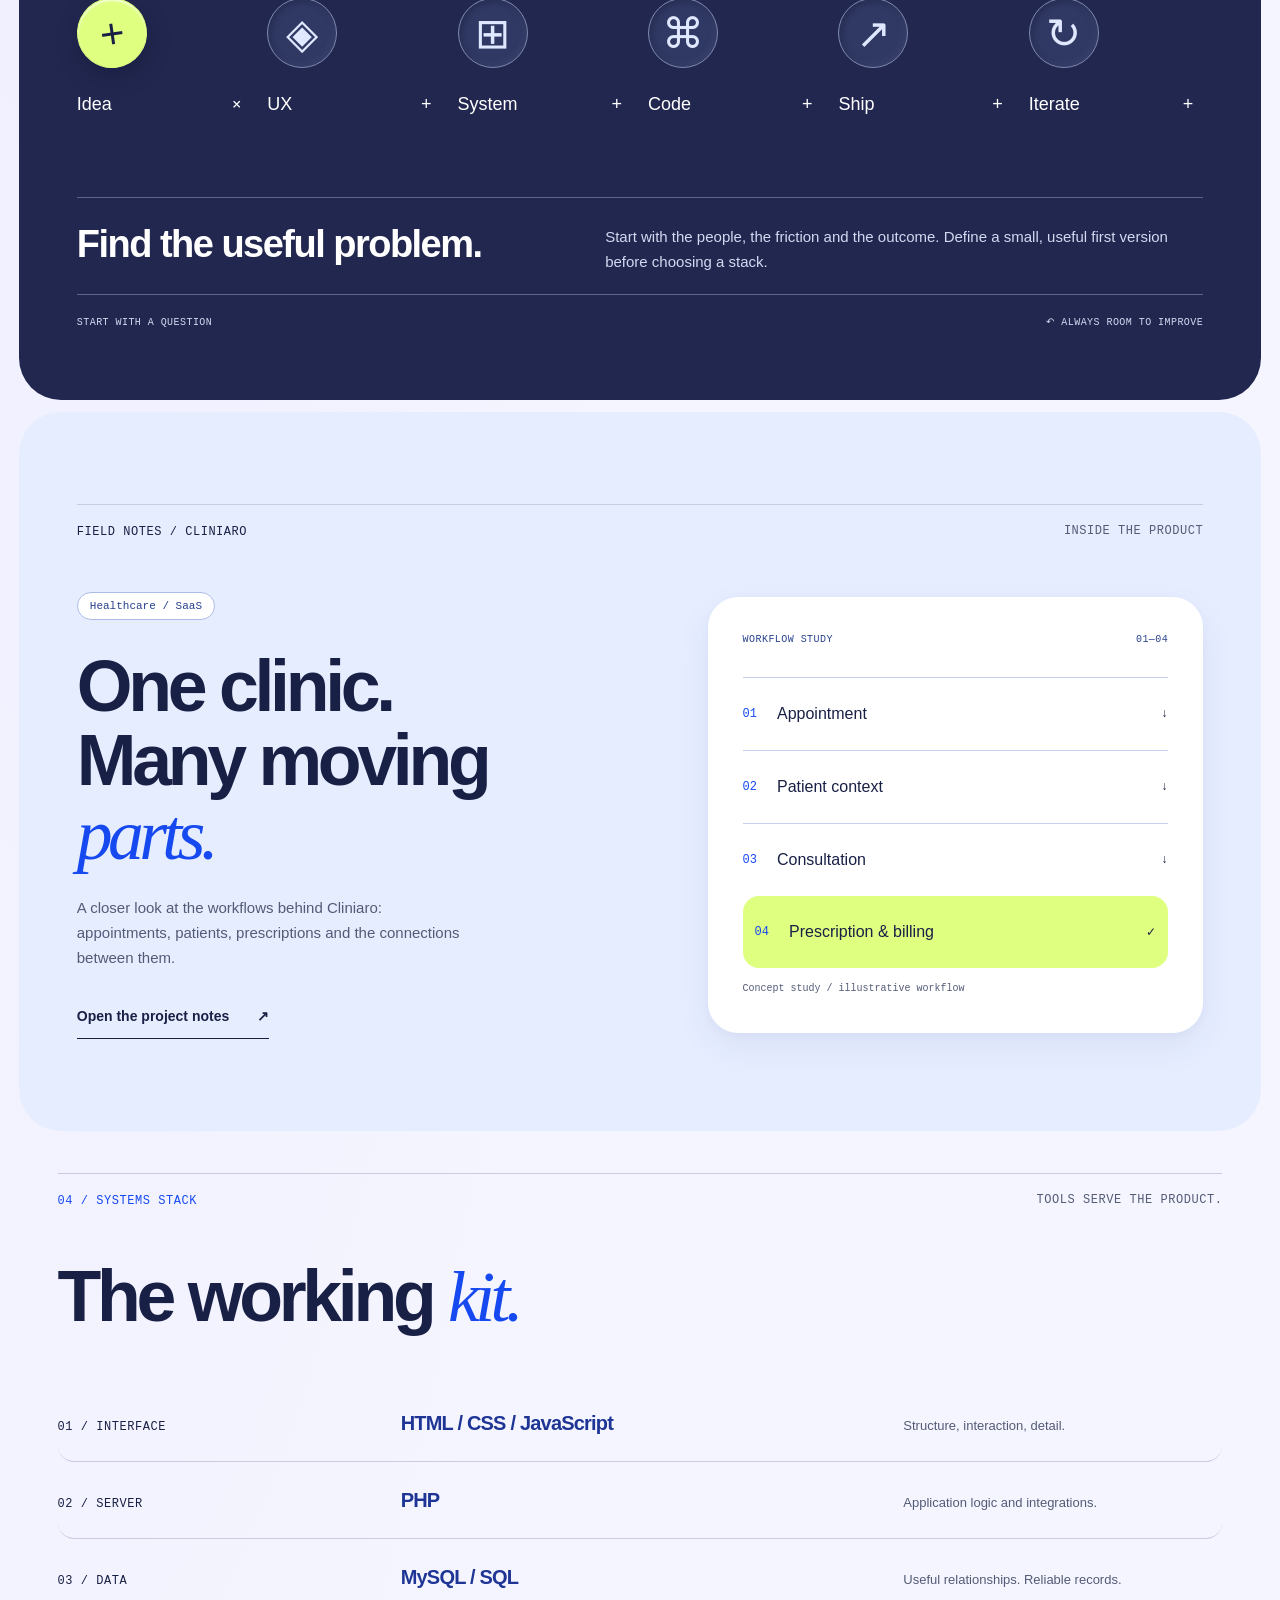
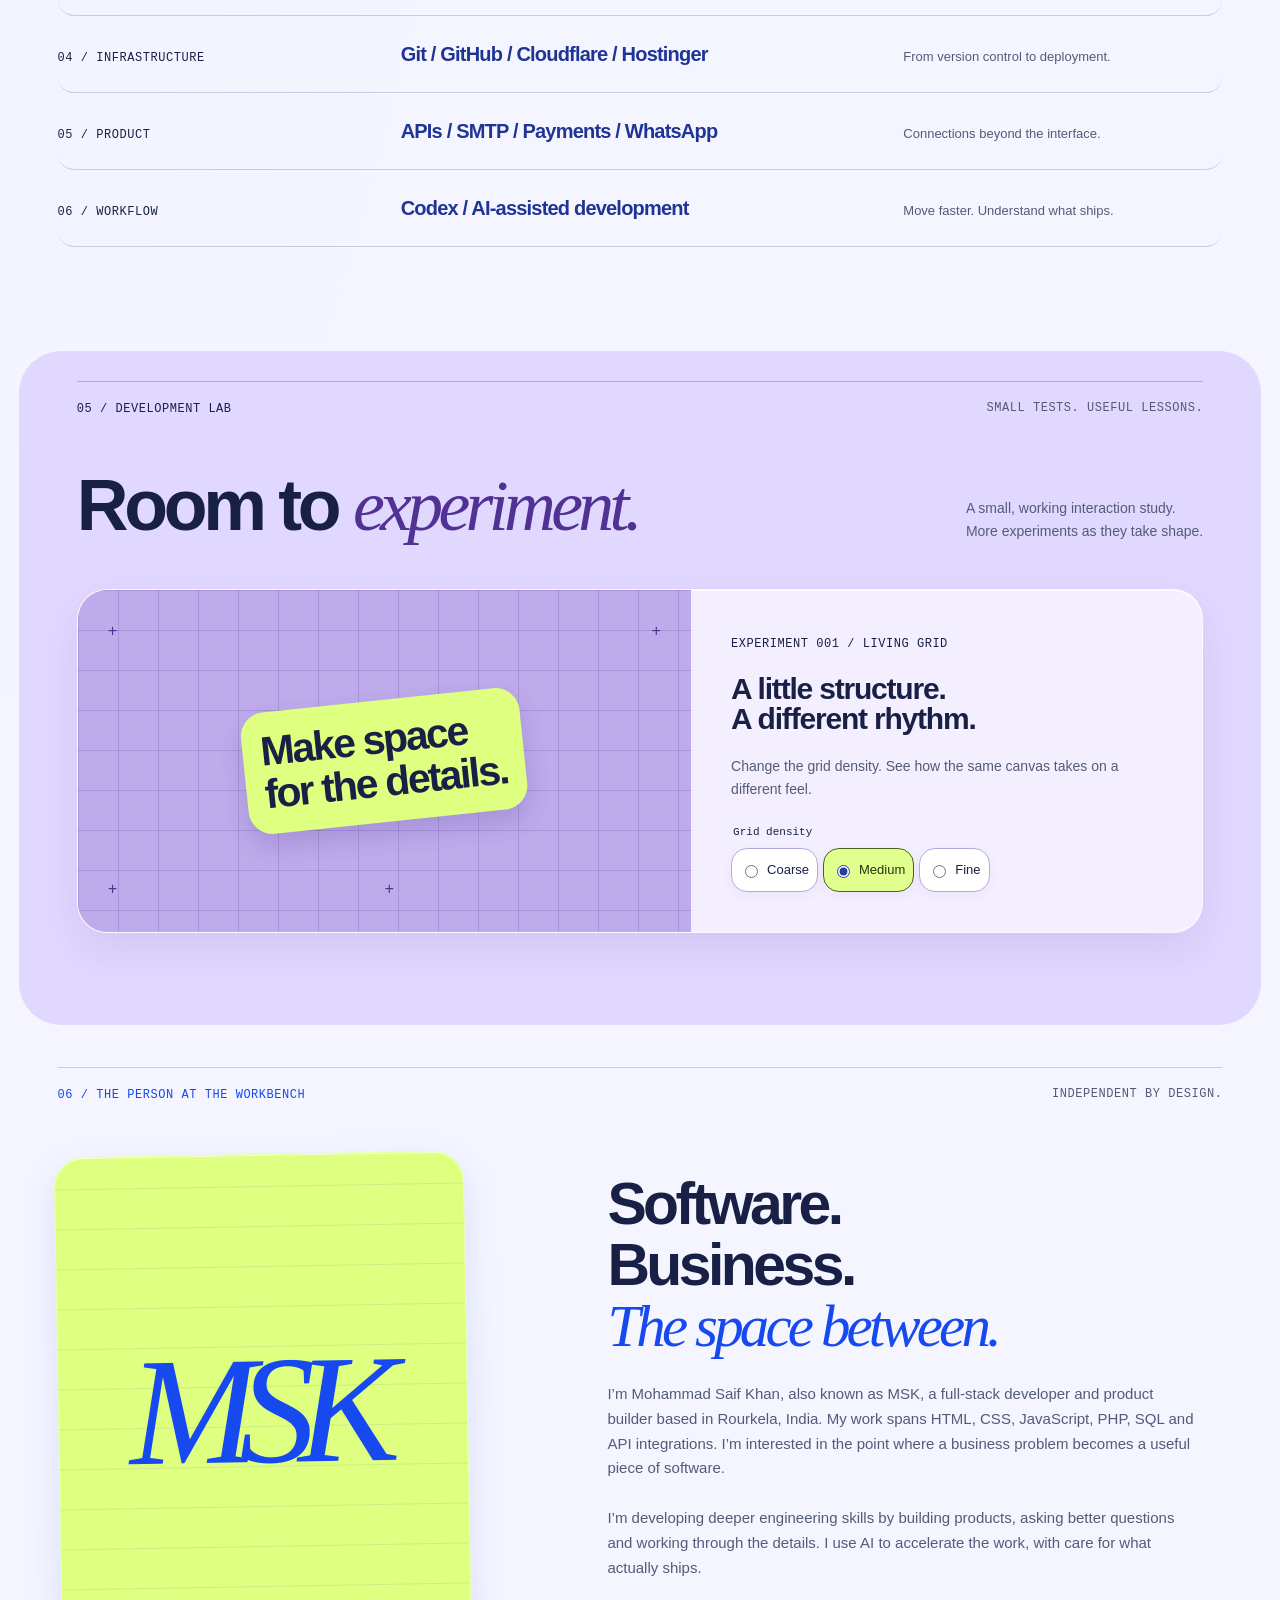
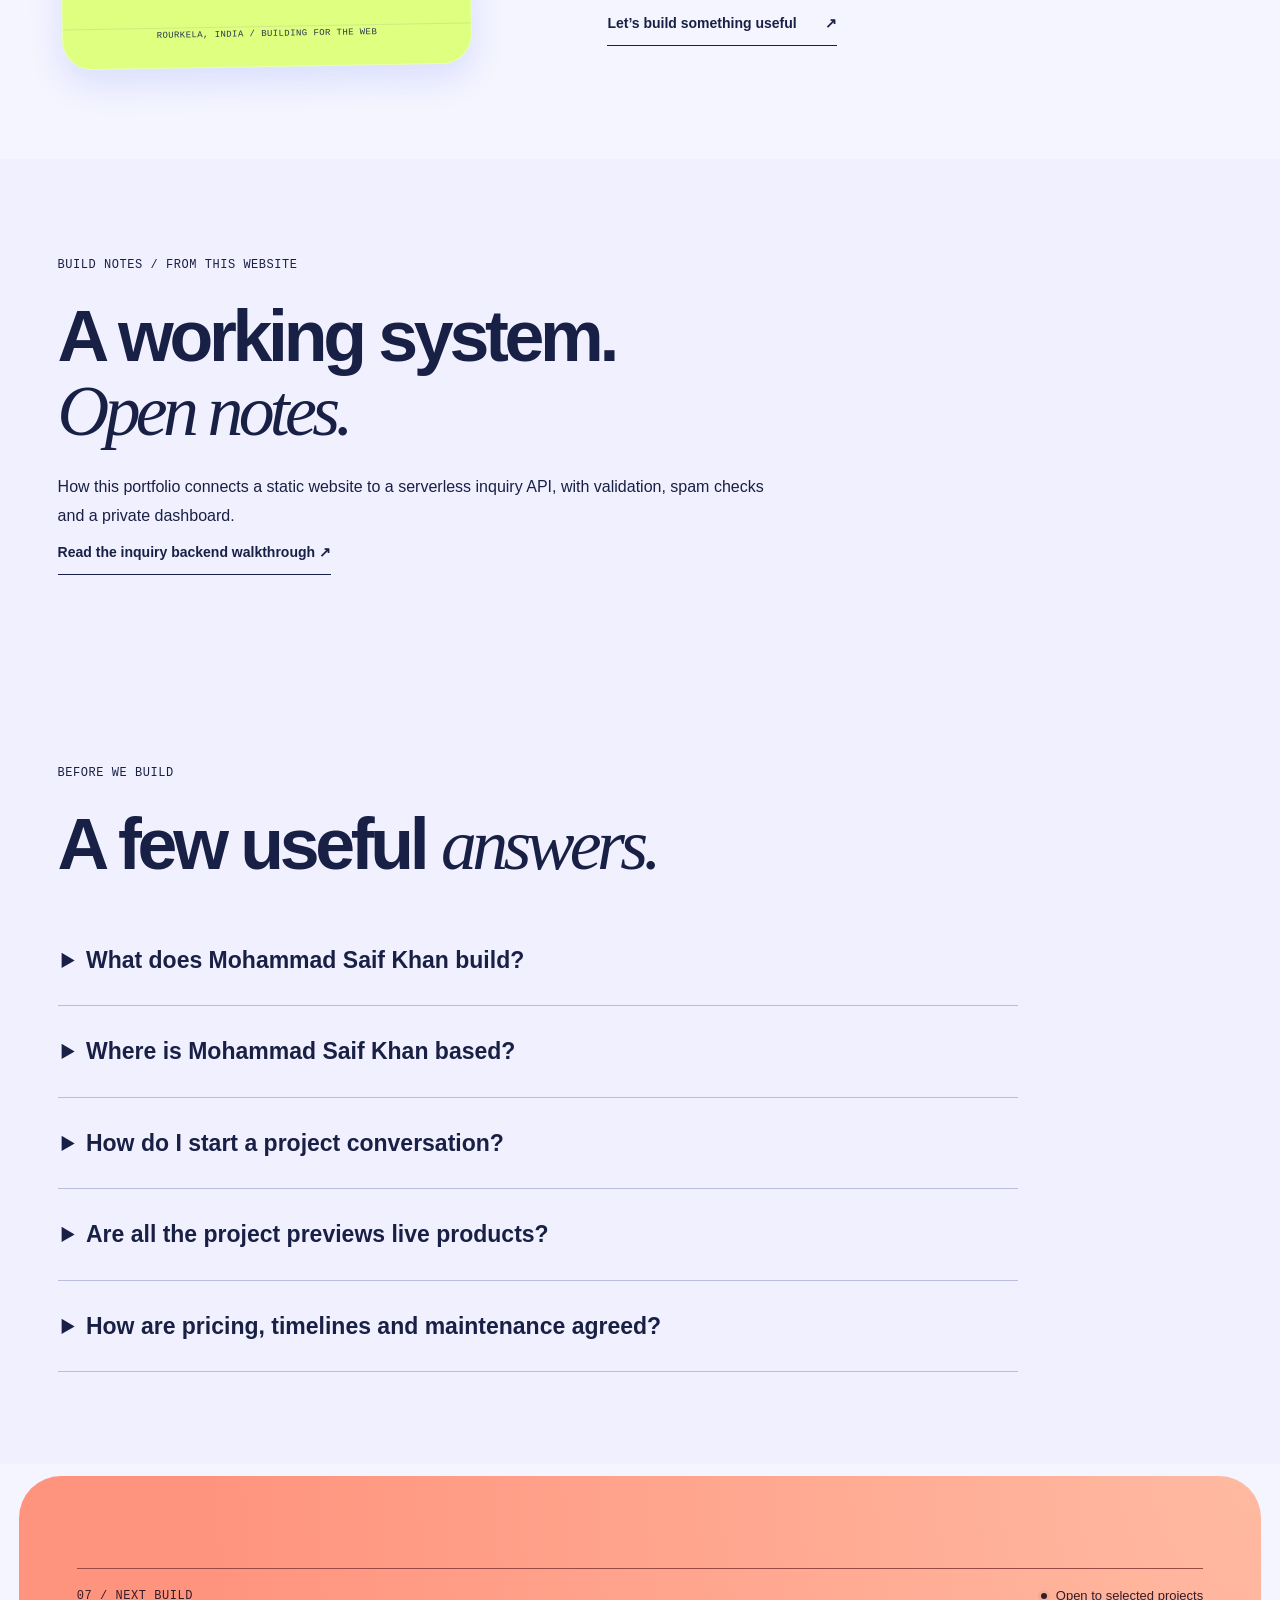
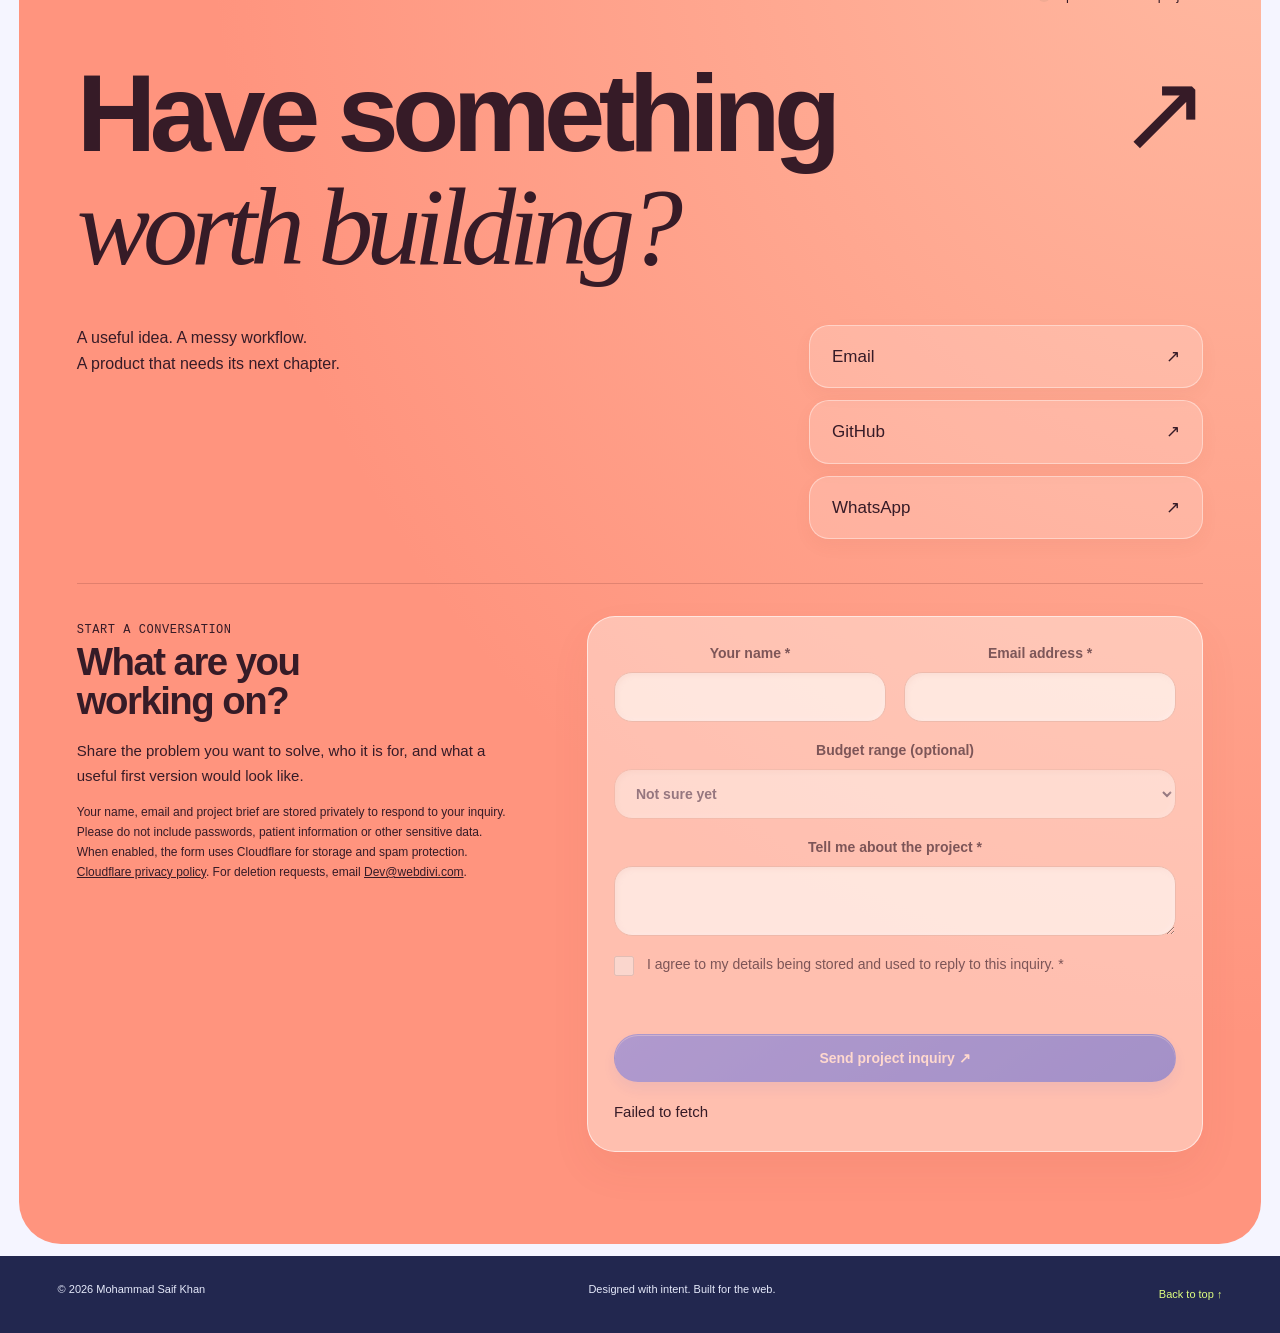
==== commit a9327c7c: "Improve portfolio SEO metadata, project studies and technical build notes" ====
--- a/index.html
+++ b/index.html
@@ -3,31 +3,34 @@
 <head>
 <meta charset="utf-8">
 <meta name="viewport" content="width=device-width,initial-scale=1">
-<title>Mohammad Saif Khan — Product Builder & Full-Stack Developer</title>
-<meta name="description" content="I design interfaces, connect systems and build web products. Explore the selected work and development approach of Mohammad Saif Khan.">
+<title>Mohammad Saif Khan — Full-Stack Developer in Rourkela</title>
+<meta name="description" content="Mohammad Saif Khan (MSK), a full-stack developer in Rourkela, India. Explore web application studies, development services and technical build notes.">
 <meta name="robots" content="index,follow">
 <meta name="theme-color" content="#f3f2ec">
 <!-- EDIT: If you move to another domain, update the absolute URLs in this head, robots.txt and sitemap.xml. -->
 <meta property="og:type" content="website">
-<meta property="og:title" content="Mohammad Saif Khan — Product Builder & Full-Stack Developer">
-<meta property="og:description" content="I design interfaces, connect systems and build web products. Explore the selected work and development approach of Mohammad Saif Khan.">
+<meta property="og:title" content="Mohammad Saif Khan — Full-Stack Developer in Rourkela">
+<meta property="og:description" content="Mohammad Saif Khan (MSK), a full-stack developer in Rourkela, India. Explore web application studies, development services and technical build notes.">
 <meta property="og:image" content="https://mohammadsaifkhan.pages.dev/assets/images/og-cover.jpg">
 <meta name="twitter:card" content="summary_large_image">
-<meta name="twitter:title" content="Mohammad Saif Khan — Product Builder & Full-Stack Developer">
-<meta name="twitter:description" content="I design interfaces, connect systems and build web products. Explore the selected work and development approach of Mohammad Saif Khan.">
+<meta name="twitter:title" content="Mohammad Saif Khan — Full-Stack Developer in Rourkela">
+<meta name="twitter:description" content="Mohammad Saif Khan (MSK), a full-stack developer in Rourkela, India. Explore web application studies, development services and technical build notes.">
 <meta name="twitter:image" content="https://mohammadsaifkhan.pages.dev/assets/images/og-cover.jpg">
 <link rel="icon" type="image/svg+xml" href="assets/icons/favicon.svg">
 <link rel="manifest" href="site.webmanifest">
 <link rel="stylesheet" href="assets/css/style.css">
 <script src="assets/js/main.js" defer></script>
-<script type="application/ld+json">{"@context":"https://schema.org","@type":"Person","name":"Mohammad Saif Khan","jobTitle":"Product Builder / Full-Stack Developer"}</script>
 <link rel="canonical" href="https://mohammadsaifkhan.pages.dev/">
 <meta property="og:url" content="https://mohammadsaifkhan.pages.dev/">
-<script type="application/ld+json">{"@context":"https://schema.org","@type":"WebSite","name":"Mohammad Saif Khan — Digital Workbench","url":"https://mohammadsaifkhan.pages.dev/"}</script>
 <link rel="stylesheet" href="assets/css/inquiries.css">
 <script type="module" src="assets/js/inquiry.js?v=20260921-domain2"></script>
 <link rel="stylesheet" href="assets/css/soft-surfaces.css?v=20260922">
 <link rel="stylesheet" href="assets/css/signature-header.css?v=20260922">
+<meta name="author" content="Mohammad Saif Khan">
+<meta property="og:site_name" content="Mohammad Saif Khan">
+<meta property="og:image:alt" content="Mohammad Saif Khan — digital workbench portfolio">
+<script type="application/ld+json">{"@context":"https://schema.org","@graph":[{"@type":"Person","@id":"https://mohammadsaifkhan.pages.dev/#person","name":"Mohammad Saif Khan","alternateName":"MSK","url":"https://mohammadsaifkhan.pages.dev/","jobTitle":"Full-Stack Developer and Product Builder","homeLocation":{"@type":"Place","name":"Rourkela, India"},"sameAs":["https://github.com/metasaif"]},{"@type":"WebSite","@id":"https://mohammadsaifkhan.pages.dev/#website","url":"https://mohammadsaifkhan.pages.dev/","name":"Mohammad Saif Khan","publisher":{"@id":"https://mohammadsaifkhan.pages.dev/#person"}},{"@type":"WebPage","@id":"https://mohammadsaifkhan.pages.dev/#webpage","url":"https://mohammadsaifkhan.pages.dev/","name":"Mohammad Saif Khan — Full-Stack Developer in Rourkela","description":"Mohammad Saif Khan (MSK), a full-stack developer in Rourkela, India. Explore web application studies, development services and technical build notes.","inLanguage":"en","isPartOf":{"@id":"https://mohammadsaifkhan.pages.dev/#website"},"about":{"@id":"https://mohammadsaifkhan.pages.dev/#person"}}]}</script>
+<link rel="stylesheet" href="assets/css/search-content.css">
 </head>
 <body>
 <a class="skip" href="#main">Skip to content</a>
@@ -52,7 +55,7 @@
 </div>
 <div class="hero-bottom">
 <div class="hero-copy">
-<p>I design the system, build the interface,<br> connect the backend and ship the product.</p>
+<p>I’m Mohammad Saif Khan, a full-stack developer in Rourkela, India. I design interfaces, connect backends and build web products.</p>
 <a class="text-link" href="#work">Explore selected work <span>↓</span></a>
 </div>
 <a class="bench" href="#process" aria-label="Explore the Build Matrix"><span class="bench-top"><span>THE DIGITAL WORKBENCH</span><span>V.01</span></span><span class="bench-flow" aria-hidden="true"><i>IDEA</i><b>→</b><i>BUILD</i><b>→</b><i class="ship">SHIP ↗</i></span><span class="bench-bottom"><span>Small details. Complete systems.</span><span>↗</span></span></a>
@@ -189,26 +192,26 @@
 <span class="index-preview blue">Websites / CRM</span><span class="index-arrow">↗</span></a>
 </div>
 </section>
-<section class="section capabilities">
+<section class="section capabilities" id="services">
 <div class="section-top">
 <span class="eyebrow">02 / WHAT I ACTUALLY DO</span><span class="micro">THE WHOLE PRODUCT MATTERS.</span>
 </div>
 <div class="capability-grid">
-<h2>Not just<br>the <em>front end.</em></h2>
+<h2>Web development.<br>The <em>whole system.</em></h2>
 <div class="capability-list">
 <div>
 <span class="micro">01</span>
-<h3>Shape the product</h3>
+<h3>Product design &amp; interfaces</h3>
 <p>Problem framing, workflow mapping and UX/UI decisions.</p>
 </div>
 <div>
 <span class="micro">02</span>
-<h3>Engineer the system</h3>
+<h3>Web applications &amp; backends</h3>
 <p>Frontend, backend, database design and API integrations.</p>
 </div>
 <div>
 <span class="micro">03</span>
-<h3>Connect & ship</h3>
+<h3>API integrations &amp; deployment</h3>
 <p>Automation, deployment, performance and security fundamentals.</p>
 </div>
 </div>
@@ -310,7 +313,7 @@
 <div class="system-step">
 <span>04</span><strong>Prescription & billing</strong><span>✓</span>
 </div>
-<p>Proposed workflow / implementation details to be confirmed</p>
+<p>Concept study / illustrative workflow</p>
 </div>
 </div>
 </section>
@@ -338,7 +341,7 @@
 </div>
 <div>
 <span class="micro">04 / Infrastructure</span>
-<h3>Git / GitHub / Hostinger / GitHub Pages</h3>
+<h3>Git / GitHub / Cloudflare / Hostinger</h3>
 <p>From version control to deployment.</p>
 </div>
 <div>
@@ -390,12 +393,14 @@
 </div>
 <div>
 <h2>Software.<br>Business.<br><em>The space between.</em></h2>
-<p>I’m Mohammad Saif Khan, a full-stack developer and product builder. I’m interested in the point where a business problem becomes a useful piece of software.</p>
+<p>I’m Mohammad Saif Khan, also known as MSK, a full-stack developer and product builder based in Rourkela, India. My work spans HTML, CSS, JavaScript, PHP, SQL and API integrations. I’m interested in the point where a business problem becomes a useful piece of software.</p>
 <p>I’m developing deeper engineering skills by building products, asking better questions and working through the details. I use AI to accelerate the work, with care for what actually ships.</p>
 <a class="text-link" href="#contact">Let’s build something useful <span>↗</span></a>
 </div>
 </div>
 </section>
+<section class="section search-section" id="field-notes"><span class="eyebrow">BUILD NOTES / FROM THIS WEBSITE</span><h2>A working system.<br><em>Open notes.</em></h2><p>How this portfolio connects a static website to a serverless inquiry API, with validation, spam checks and a private dashboard.</p><a class="text-link" href="notes/portfolio-inquiry-backend.html">Read the inquiry backend walkthrough ↗</a></section>
+<section class="section search-section" id="questions"><span class="eyebrow">BEFORE WE BUILD</span><h2>A few useful <em>answers.</em></h2><div class="search-faq"><details><summary>What does Mohammad Saif Khan build?</summary><p>I work on web interfaces, application backends, database design and API integrations. Explore the selected project studies to see the kinds of workflows I focus on.</p></details><details><summary>Where is Mohammad Saif Khan based?</summary><p>I’m based in Rourkela, India. Share your location and collaboration needs in your project inquiry.</p></details><details><summary>How do I start a project conversation?</summary><p>Use the project inquiry form below or contact me by email or WhatsApp. Describe the problem, who the product is for, your budget range and any important deadline.</p></details><details><summary>Are all the project previews live products?</summary><p>The Cliniaro, WhatsCRM, WFH Connect and Webdivi pages present project directions and illustrative interfaces. Each page distinguishes the documented concept from implementation details that are not yet published.</p></details><details><summary>How are pricing, timelines and maintenance agreed?</summary><p>Include your requirements in the inquiry. Scope, delivery schedule, pricing and any ongoing maintenance need to be agreed for the specific project. No fixed package or response time is promised on this site.</p></details></div></section>
 <!-- EDIT CONTACT — add your actual contact links here -->
 <section id="contact" class="contact section">
 <div class="section-top">
@@ -406,11 +411,11 @@
 <p>A useful idea. A messy workflow.<br>A product that needs its next chapter.</p>
 <div class="contact-links">
 <!-- EDIT CONTACT: Replace the Email placeholder below with a real link, for example <a href="mailto:YOUR_EMAIL">Email ↗</a>. Replace YOUR_EMAIL first. Do the same for LinkedIn using your full profile URL. -->
-<a href="mailto:Dev@webdivi.com">Email <span aria-hidden="true">↗</span></a><a href="https://github.com/metasaif">GitHub <span aria-hidden="true">↗</span></a><span class="pending-contact">LinkedIn <small>To be added</small></span>
+<a href="mailto:Dev@webdivi.com">Email <span aria-hidden="true">↗</span></a><a href="https://github.com/metasaif">GitHub <span aria-hidden="true">↗</span></a>
 <a href="https://wa.me/919337035434">WhatsApp <span aria-hidden="true">↗</span></a>
 </div>
 </div>
-<p class="content-note">LinkedIn details are awaiting configuration.</p>
+
 <!-- PROJECT INQUIRIES: public settings are in assets/js/backend-config.js. Secrets belong only in Cloudflare. -->
 <div class="inquiry-panel">
   <div><span class="eyebrow">START A CONVERSATION</span><h3>What are you<br>working on?</h3><p>Share the problem you want to solve, who it is for, and what a useful first version would look like.</p><p class="privacy-note">Your name, email and project brief are stored privately to respond to your inquiry. Please do not include passwords, patient information or other sensitive data. When enabled, the form uses Cloudflare for storage and spam protection. <a href="https://www.cloudflare.com/privacypolicy/">Cloudflare privacy policy</a>. For deletion requests, email <a href="mailto:Dev@webdivi.com">Dev@webdivi.com</a>.</p></div>
--- a/assets/css/search-content.css
+++ b/assets/css/search-content.css
@@ -0,0 +1 @@
+.hero-copy p{max-width:620px}.search-section{background:#f1f0ff}.search-section>h2{margin:24px 0}.search-section>p{max-width:720px;line-height:1.8}.search-faq{max-width:960px;margin-top:32px}.search-faq details{border-bottom:1px solid #bbbddd;padding:18px 0}.search-faq summary{cursor:pointer;font-size:clamp(18px,2vw,23px);font-weight:650;padding:10px 4px}.search-faq p{line-height:1.8;max-width:800px;margin:16px 4px}.search-summary{background:#f1f0ff;border:1px solid #d8d9ee;border-radius:28px;padding:28px}.search-summary dt{font-weight:700;margin-top:20px}.search-summary dd{margin:8px 0;line-height:1.8}.search-article{max-width:1080px;margin:auto;padding-top:160px}.search-article>.eyebrow{display:block;margin-top:40px}.search-article h1{font-size:clamp(40px,6vw,78px);line-height:1.1;letter-spacing:-.04em;margin:24px 0}.search-article h2{font-size:clamp(26px,3vw,40px);margin-bottom:20px}.search-article p,.search-article li{line-height:1.85;margin-bottom:16px}.search-article section{margin-top:48px}.search-article a:not(.text-link),.search-faq a{text-decoration:underline;text-underline-offset:4px}.search-lead{font-size:21px}.article-toc{display:flex;gap:14px 24px;flex-wrap:wrap;margin-top:28px;padding:24px;background:#e4e7ff;border-radius:22px}.search-article li{padding-left:5px}.search-article ul,.search-article ol{padding-left:24px}:focus-visible{outline:3px solid #1841ef;outline-offset:5px}.hero :focus-visible{outline-color:#dfff75}@media(max-width:700px){.search-article{padding-top:185px}.search-summary{padding:20px}.search-lead{font-size:18px}.search-article section{scroll-margin-top:170px}}
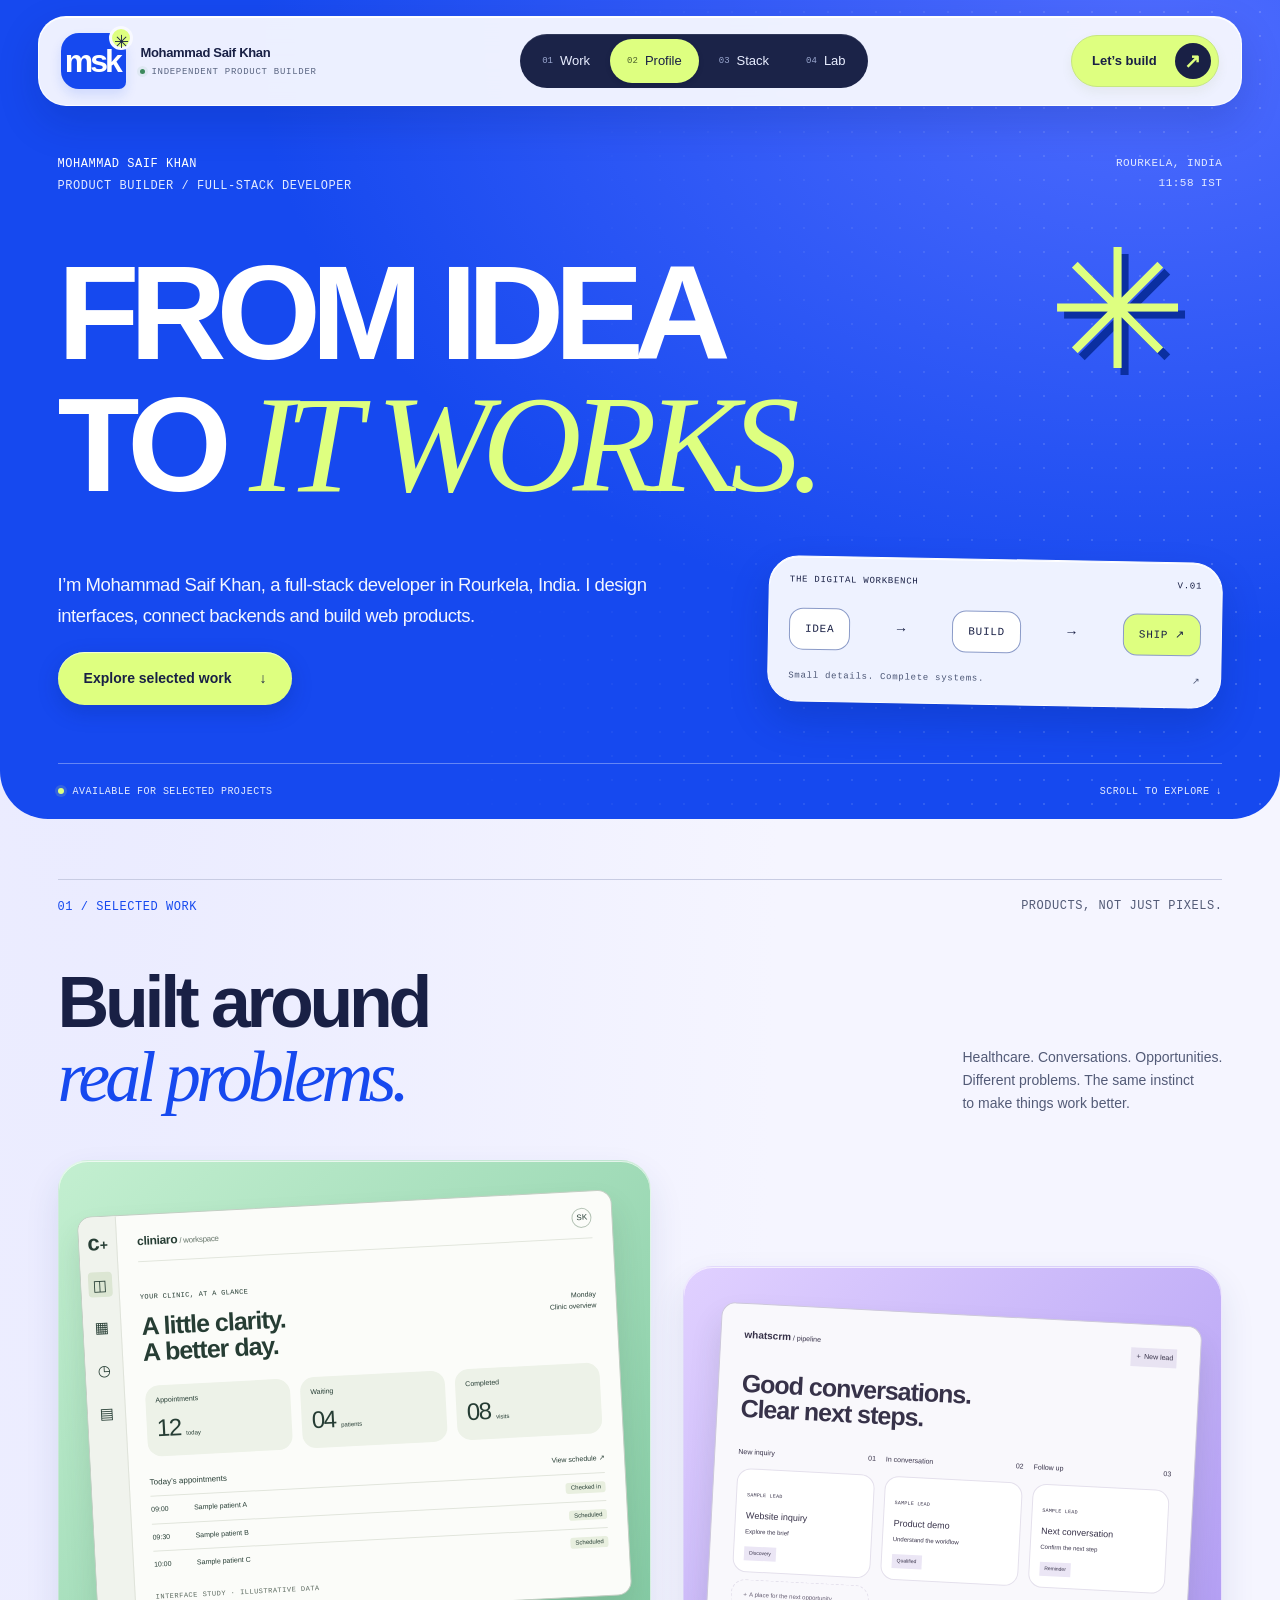
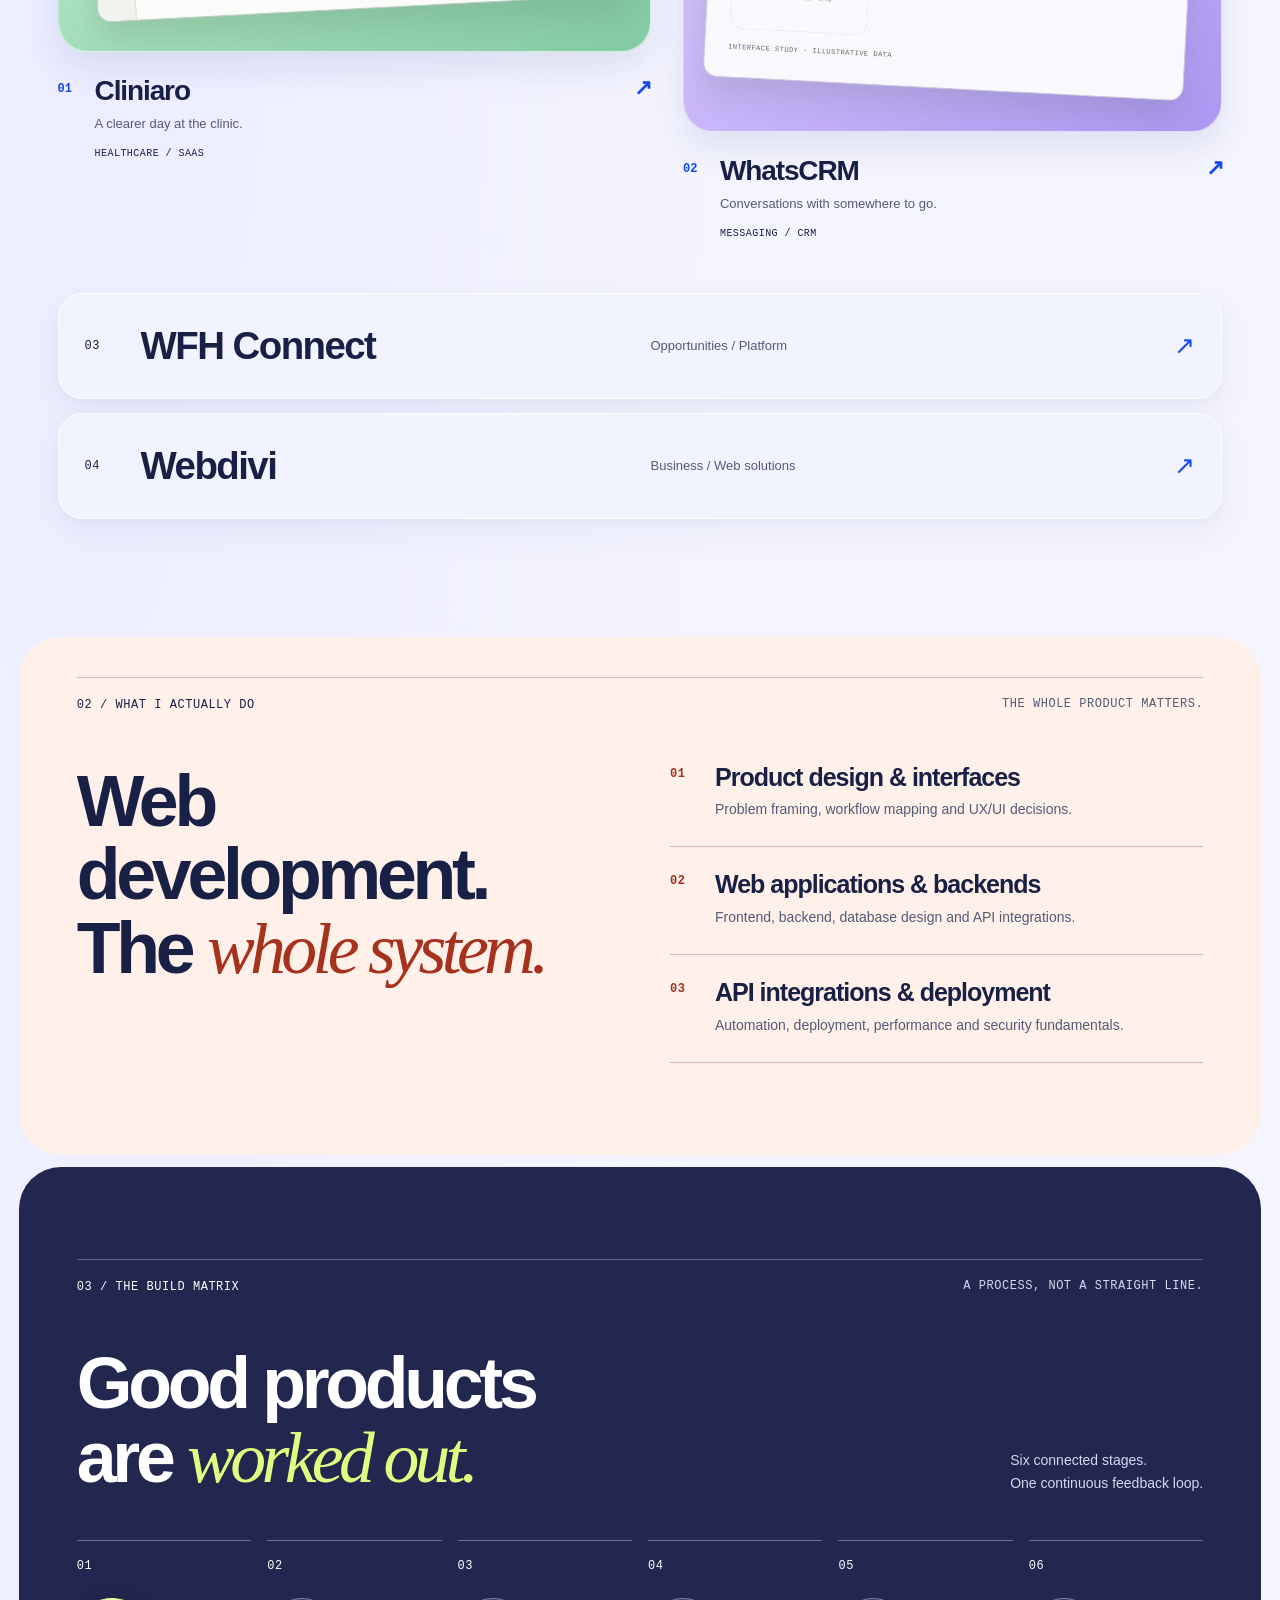
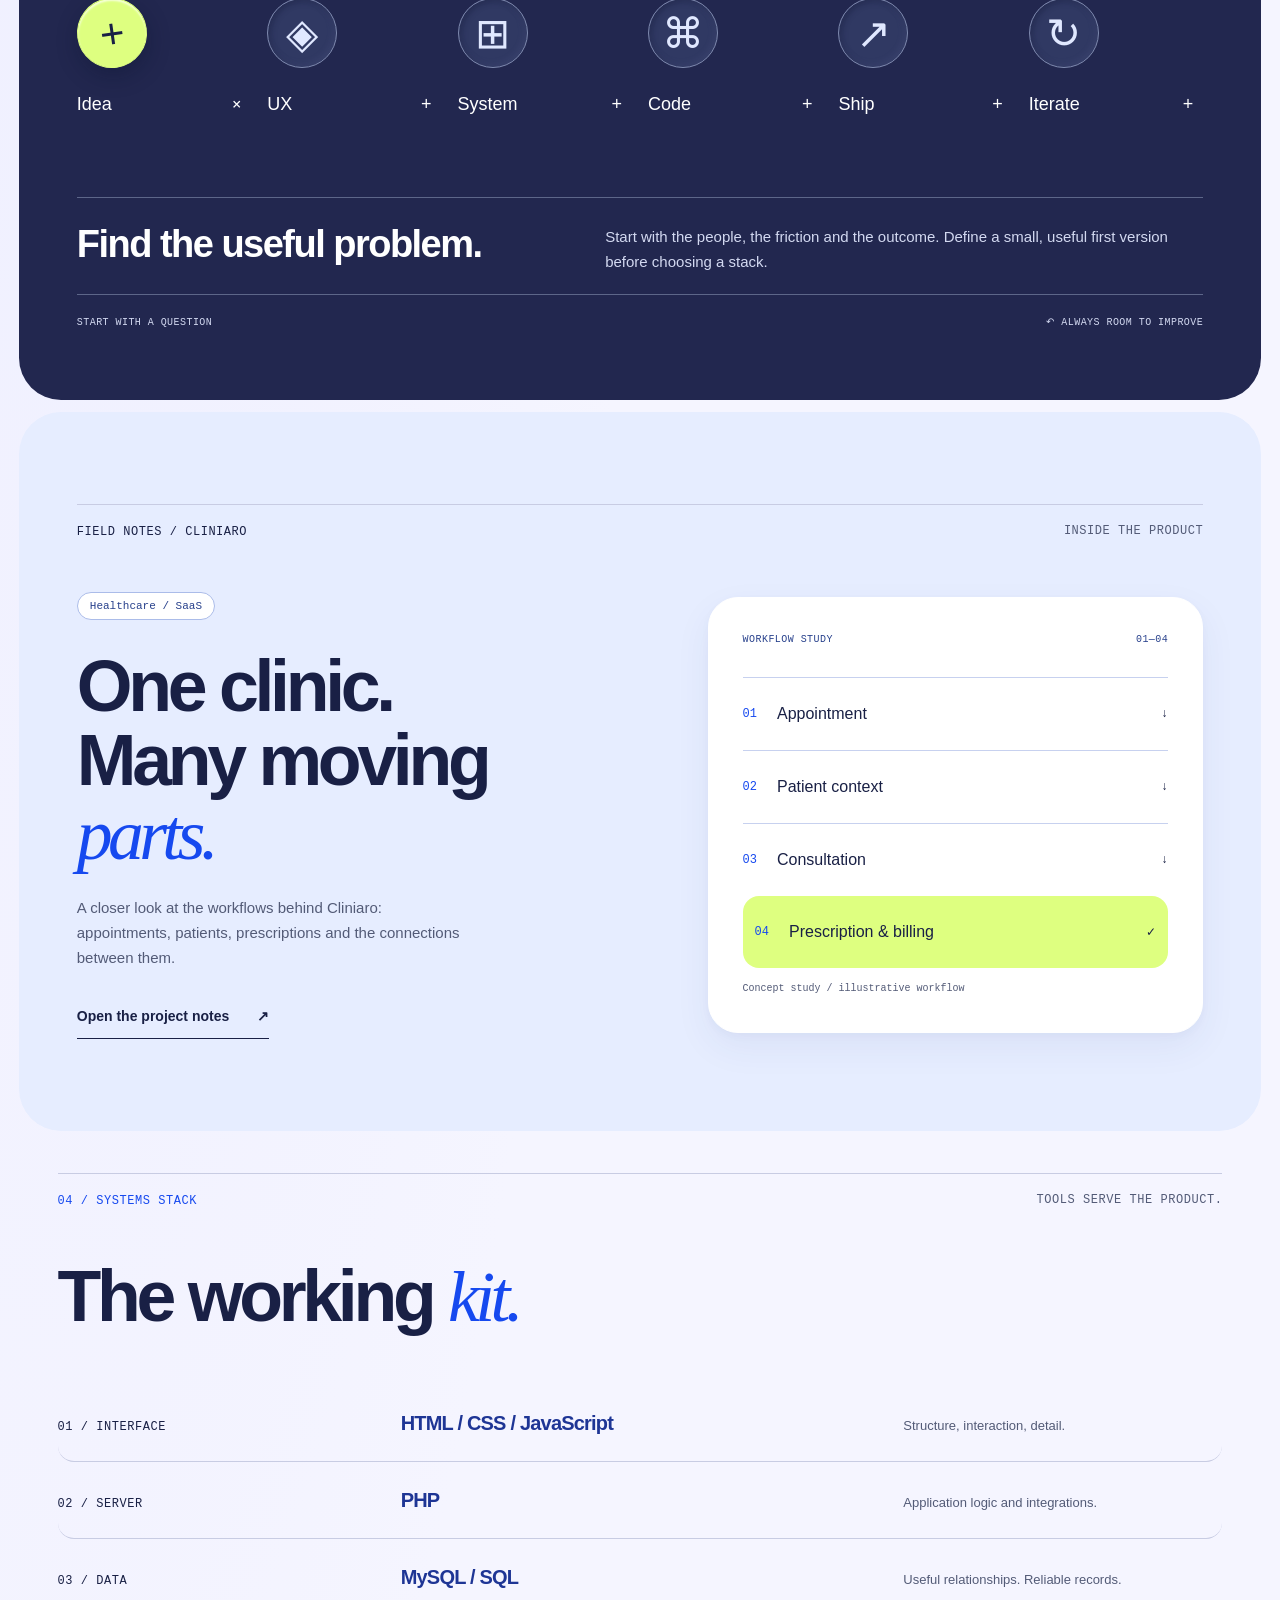
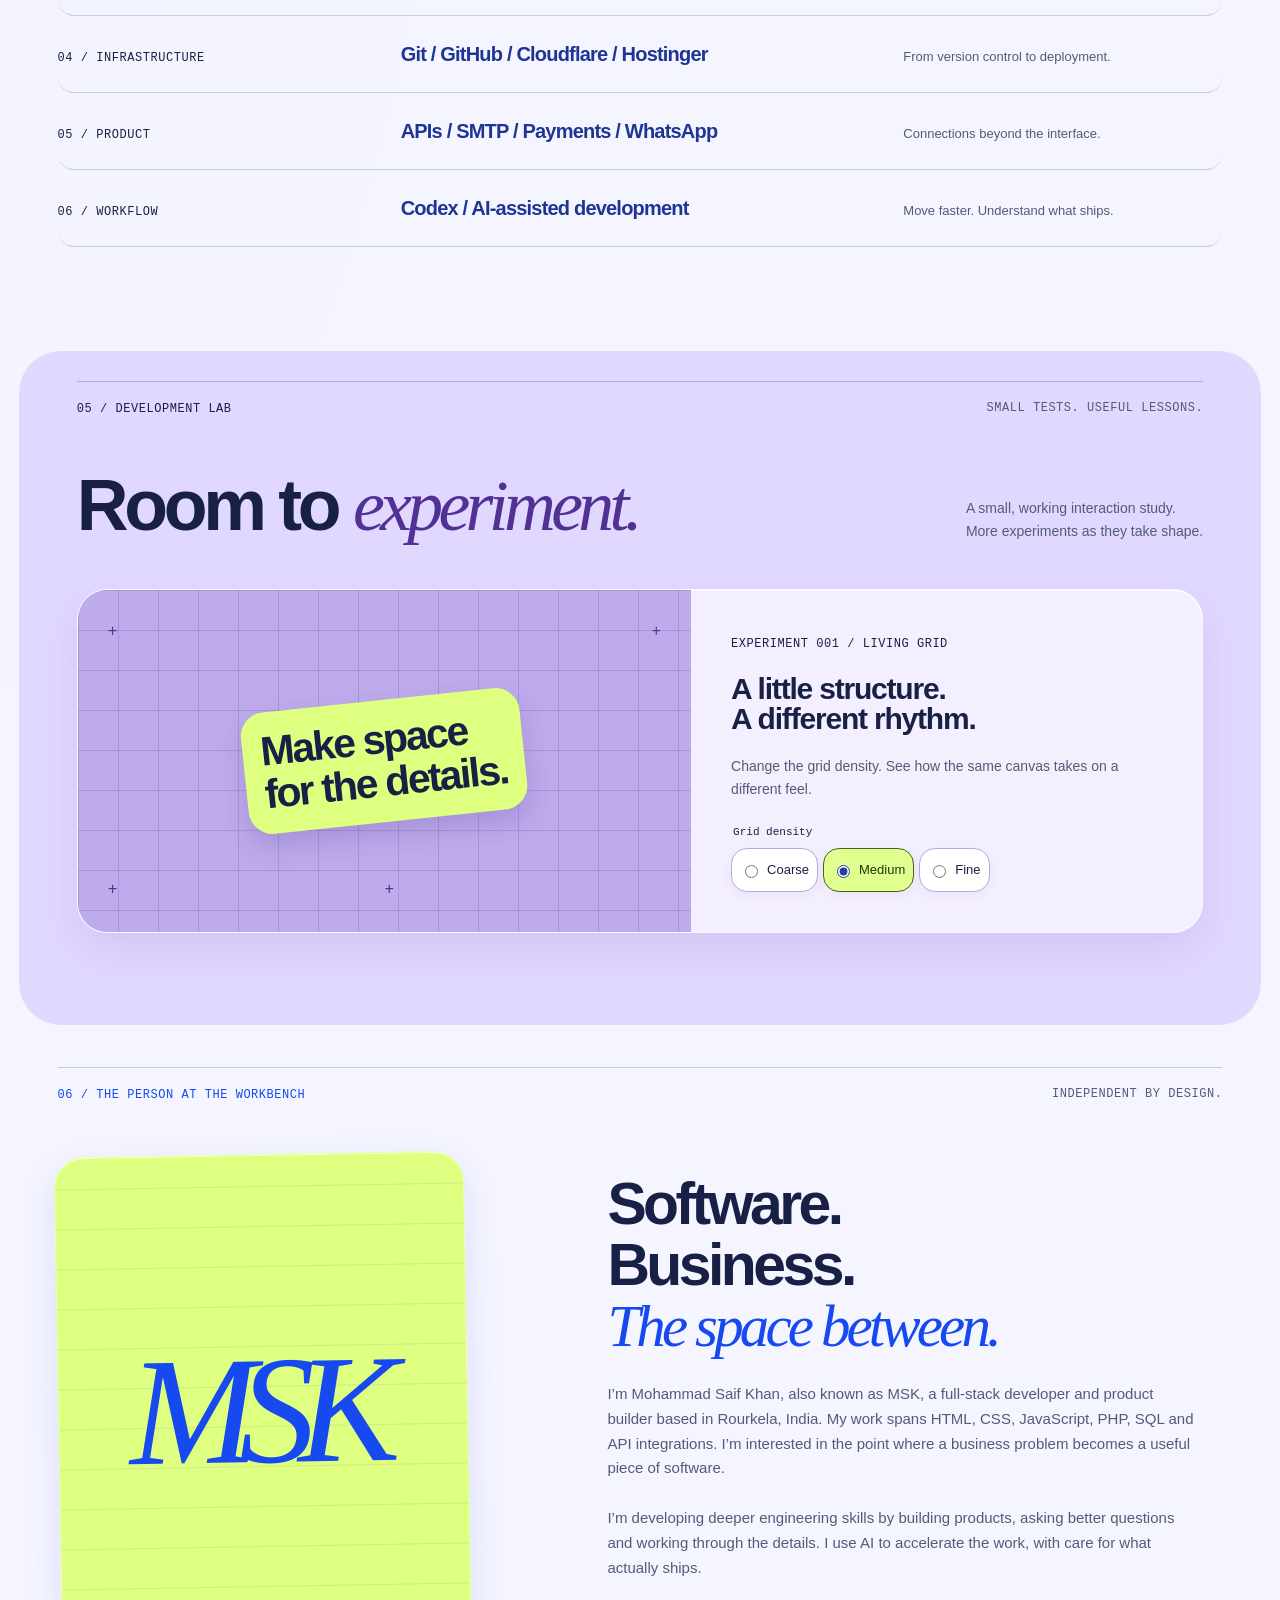
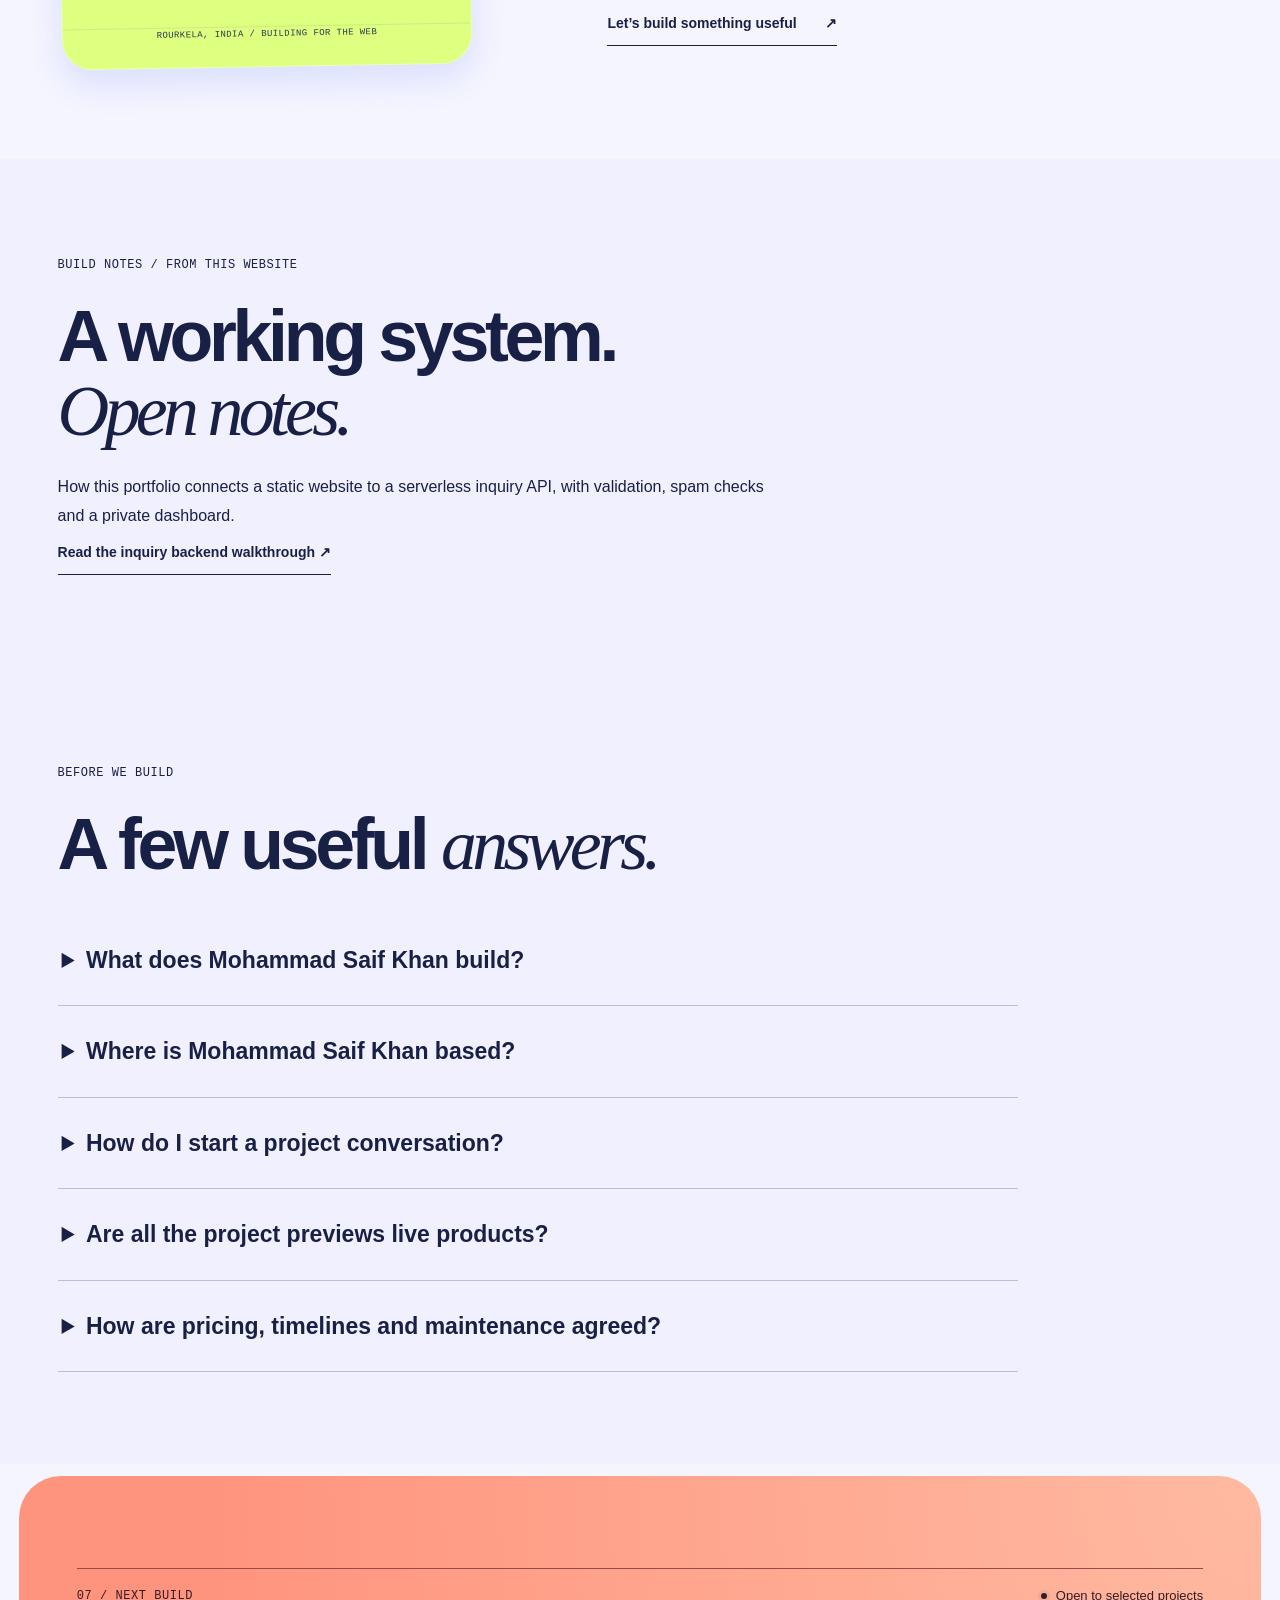
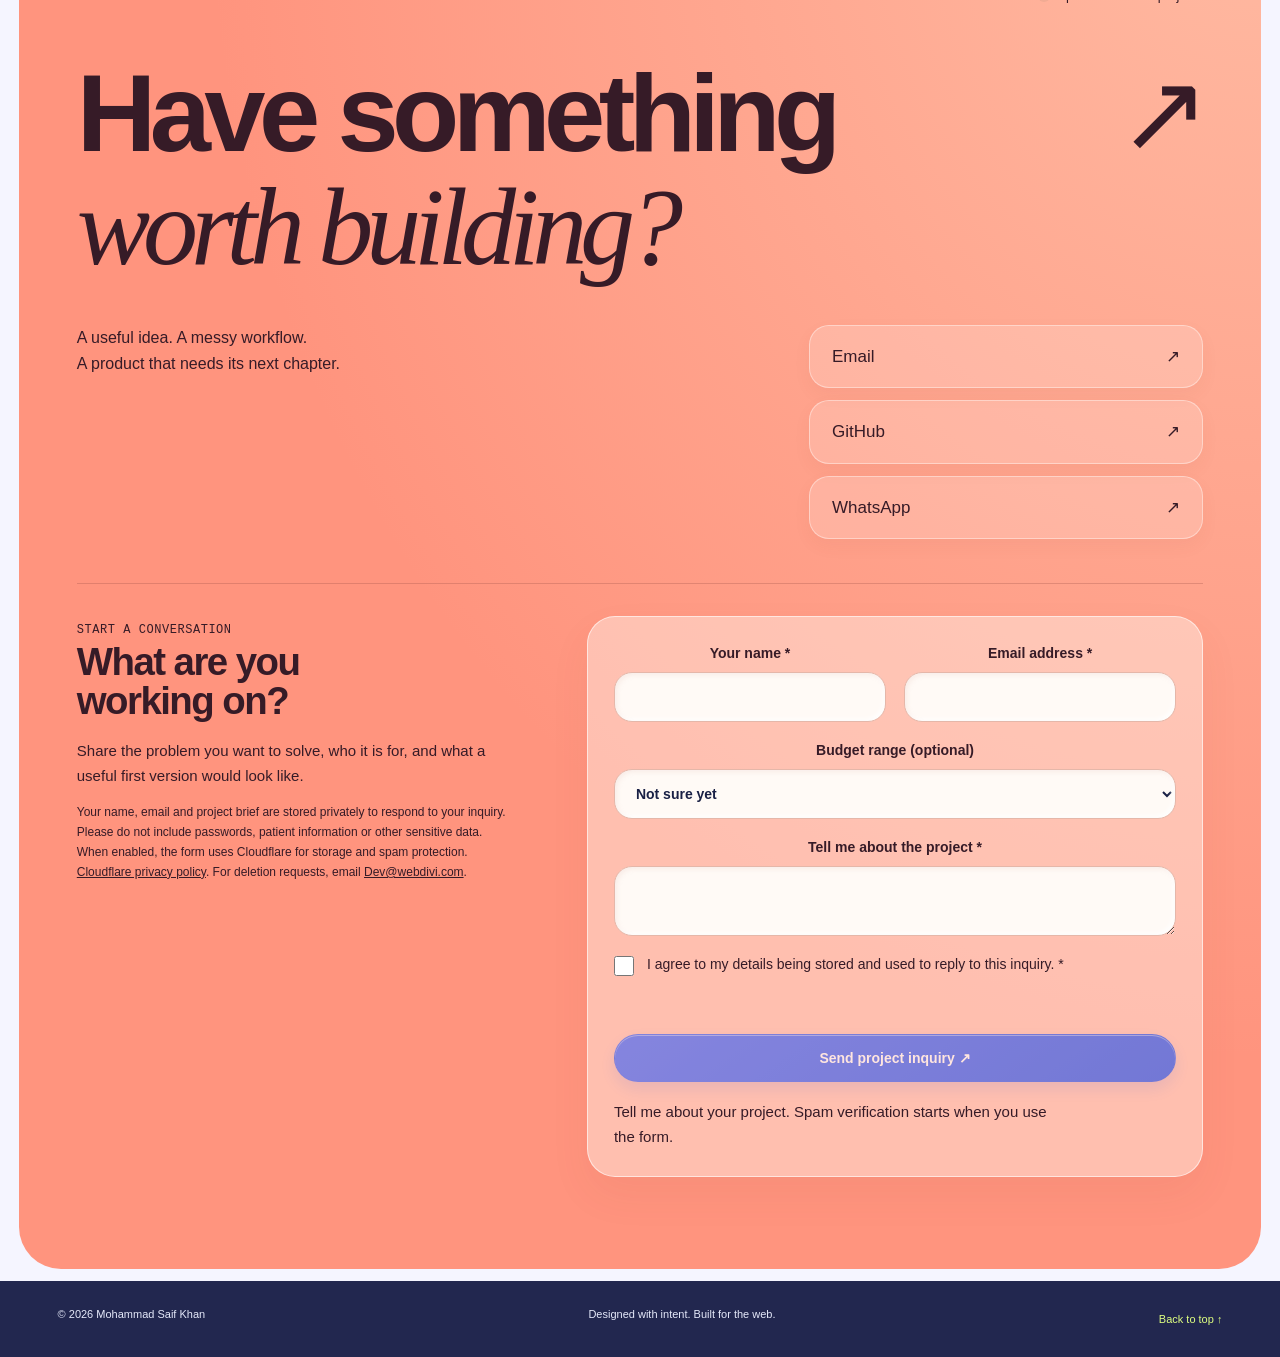
==== commit c074aae7: "Load contact form verification on interaction instead of page render" ====
--- a/index.html
+++ b/index.html
@@ -23,7 +23,7 @@
 <link rel="canonical" href="https://mohammadsaifkhan.pages.dev/">
 <meta property="og:url" content="https://mohammadsaifkhan.pages.dev/">
 <link rel="stylesheet" href="assets/css/inquiries.css">
-<script type="module" src="assets/js/inquiry.js?v=20260921-domain2"></script>
+<script type="module" src="assets/js/inquiry.js?v=20260923-intent"></script>
 <link rel="stylesheet" href="assets/css/soft-surfaces.css?v=20260922">
 <link rel="stylesheet" href="assets/css/signature-header.css?v=20260922">
 <meta name="author" content="Mohammad Saif Khan">
@@ -31,6 +31,7 @@
 <meta property="og:image:alt" content="Mohammad Saif Khan — digital workbench portfolio">
 <script type="application/ld+json">{"@context":"https://schema.org","@graph":[{"@type":"Person","@id":"https://mohammadsaifkhan.pages.dev/#person","name":"Mohammad Saif Khan","alternateName":"MSK","url":"https://mohammadsaifkhan.pages.dev/","jobTitle":"Full-Stack Developer and Product Builder","homeLocation":{"@type":"Place","name":"Rourkela, India"},"sameAs":["https://github.com/metasaif"]},{"@type":"WebSite","@id":"https://mohammadsaifkhan.pages.dev/#website","url":"https://mohammadsaifkhan.pages.dev/","name":"Mohammad Saif Khan","publisher":{"@id":"https://mohammadsaifkhan.pages.dev/#person"}},{"@type":"WebPage","@id":"https://mohammadsaifkhan.pages.dev/#webpage","url":"https://mohammadsaifkhan.pages.dev/","name":"Mohammad Saif Khan — Full-Stack Developer in Rourkela","description":"Mohammad Saif Khan (MSK), a full-stack developer in Rourkela, India. Explore web application studies, development services and technical build notes.","inLanguage":"en","isPartOf":{"@id":"https://mohammadsaifkhan.pages.dev/#website"},"about":{"@id":"https://mohammadsaifkhan.pages.dev/#person"}}]}</script>
 <link rel="stylesheet" href="assets/css/search-content.css">
+<meta name="google-site-verification" content="A5KTmi6yWgp5Tkoz-qY7nOV1UxV00ptOYT9g1_WPr7E" />
 </head>
 <body>
 <a class="skip" href="#main">Skip to content</a>
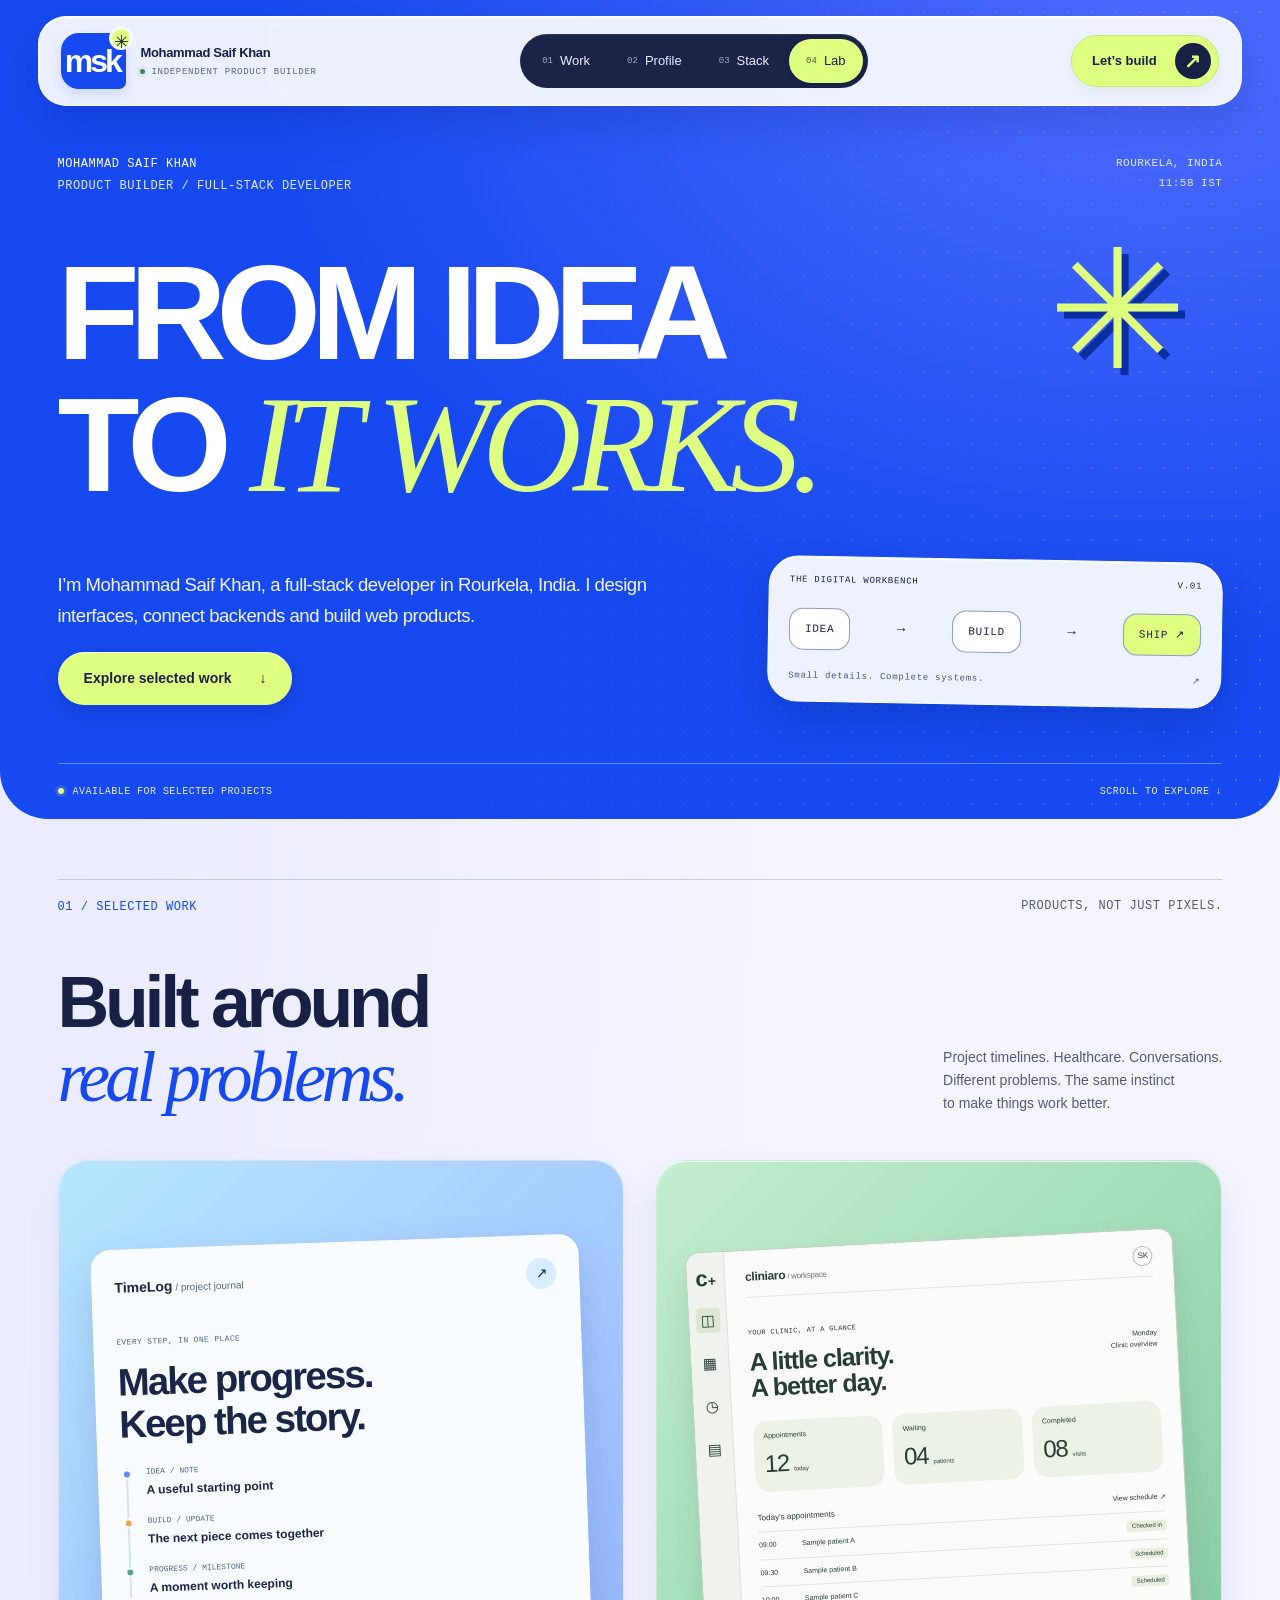
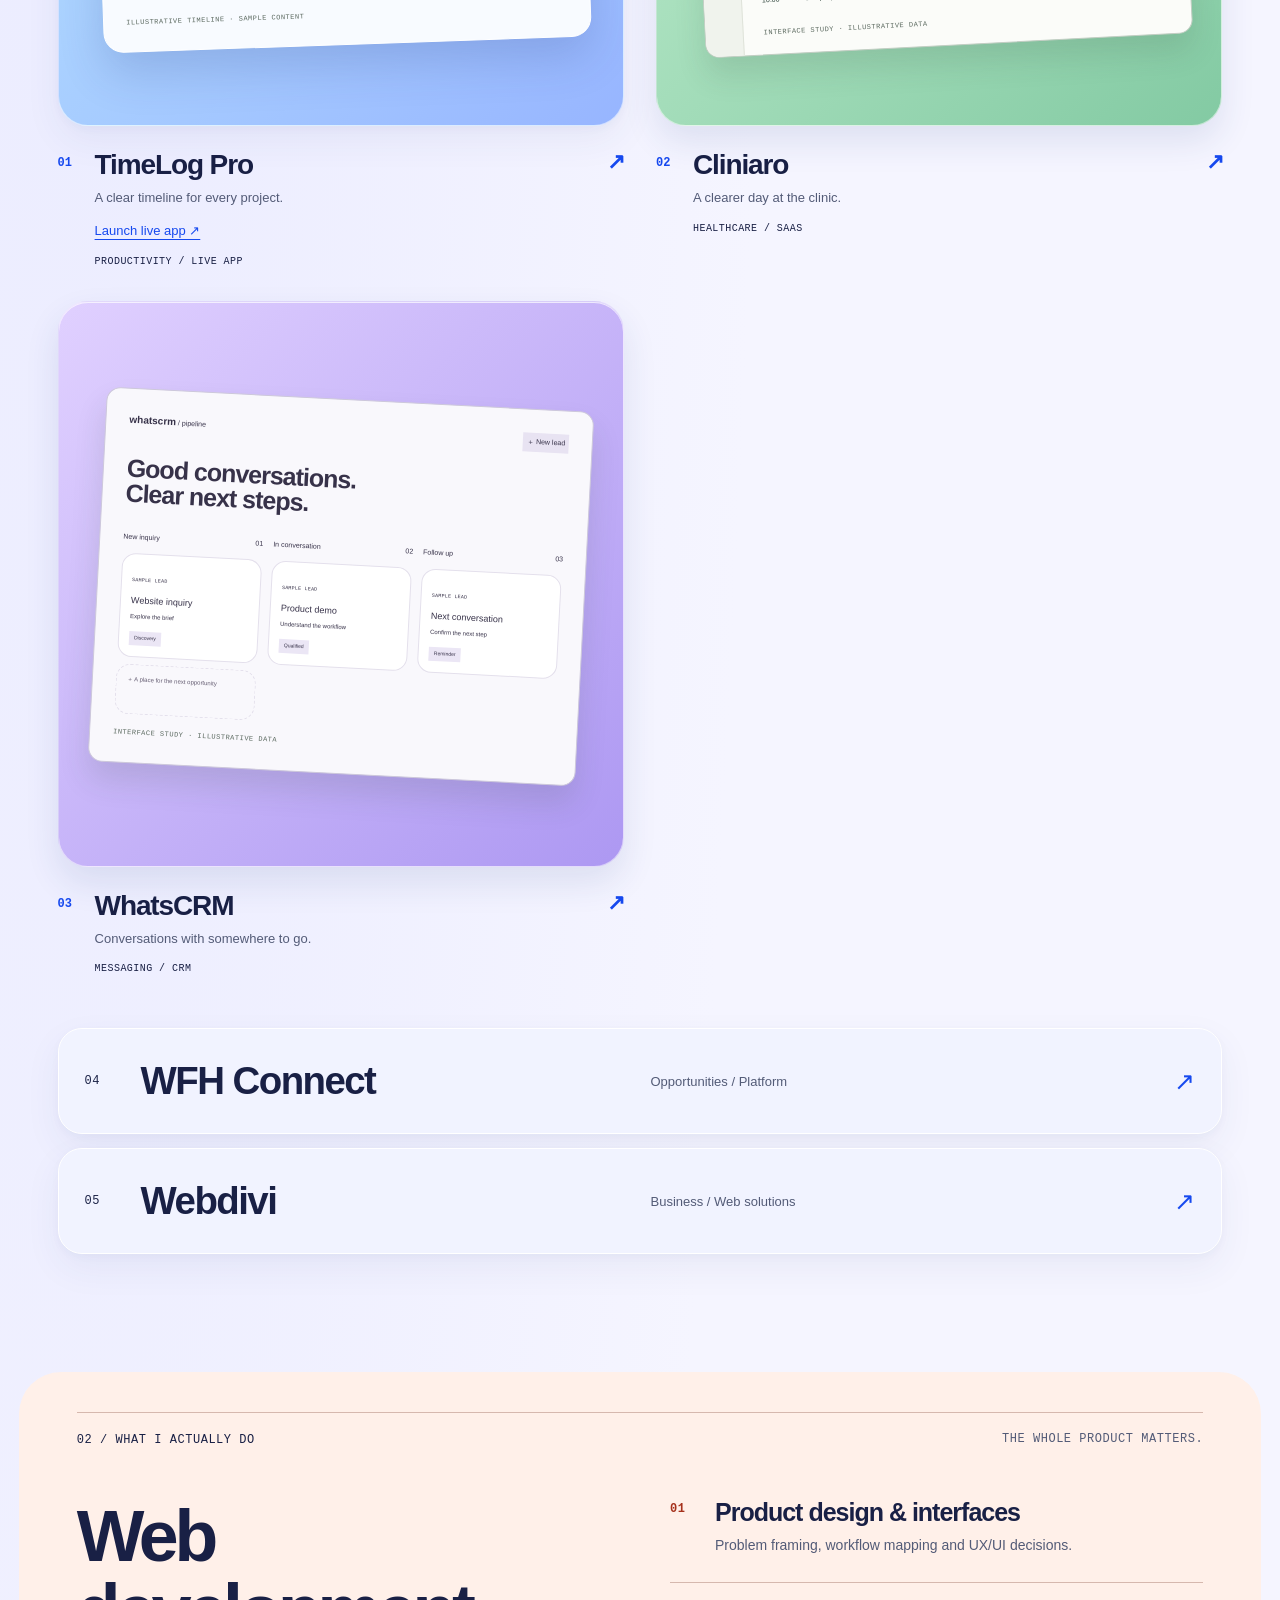
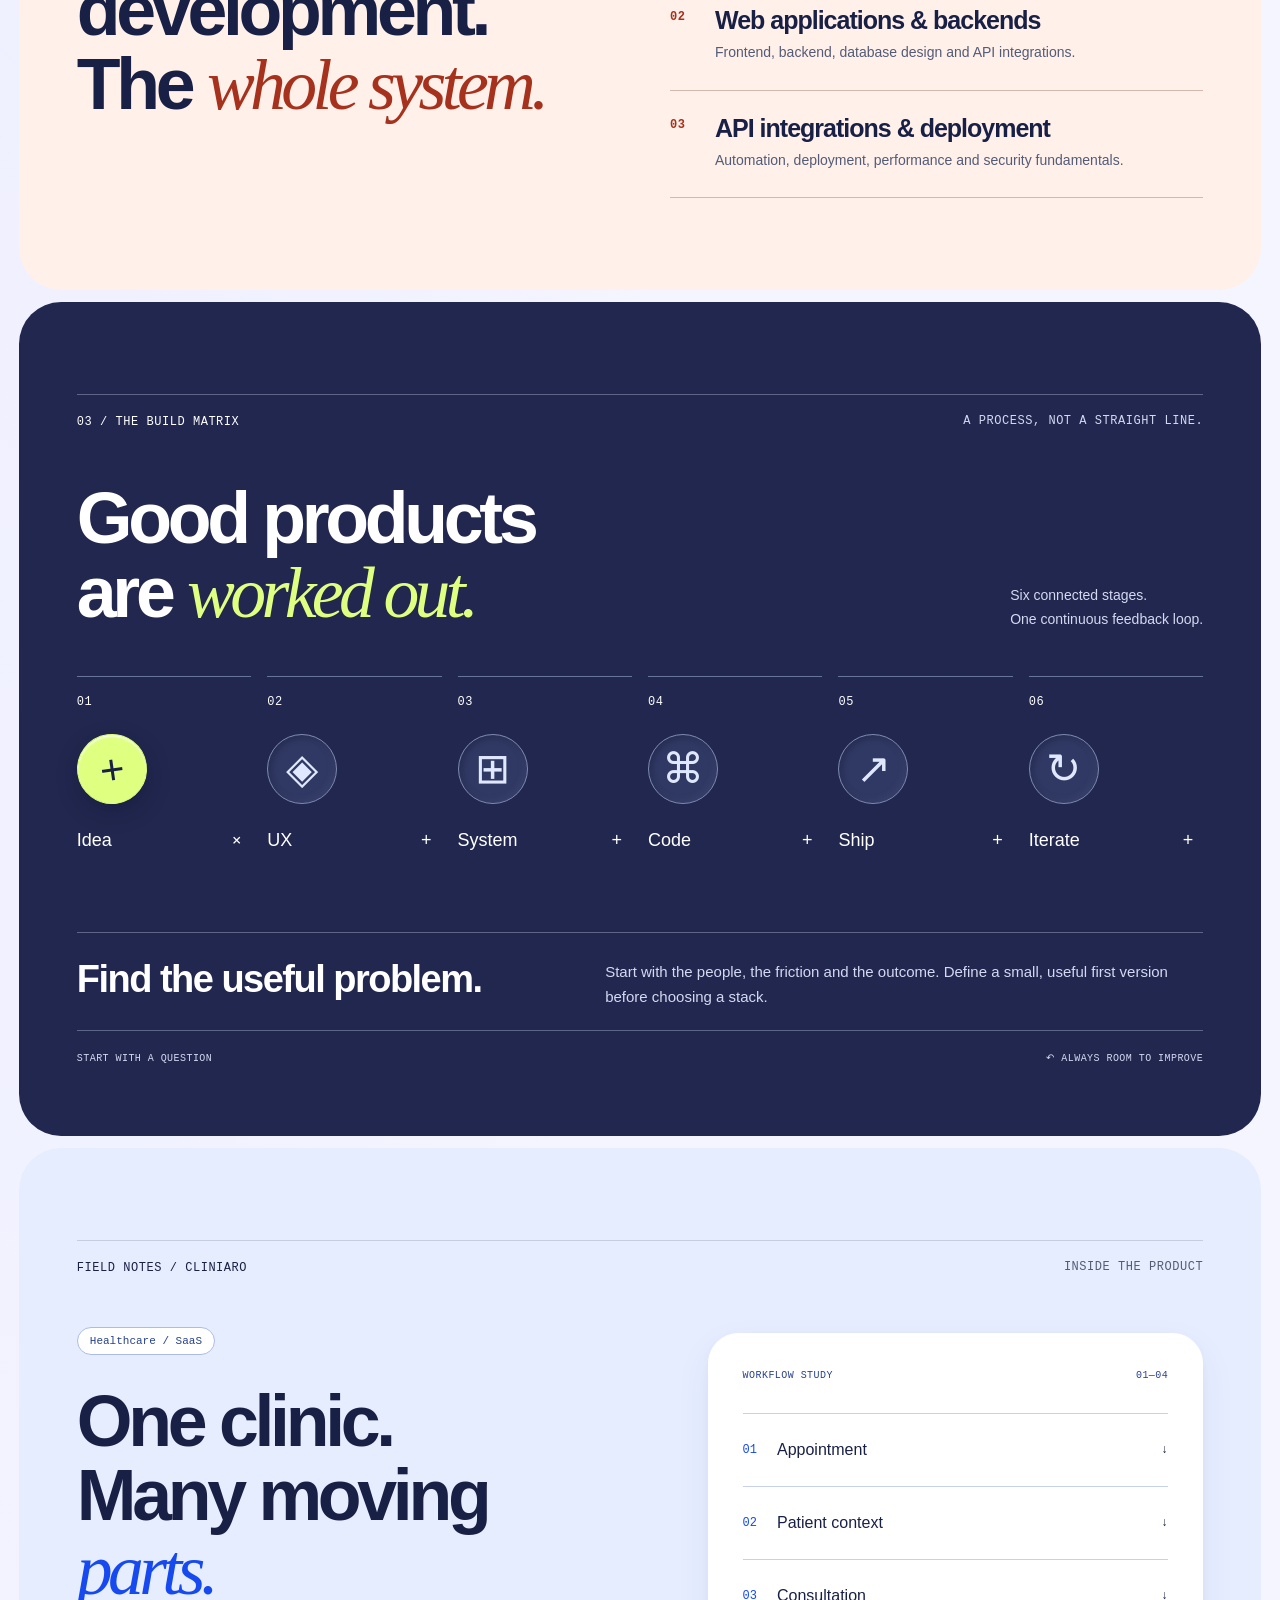
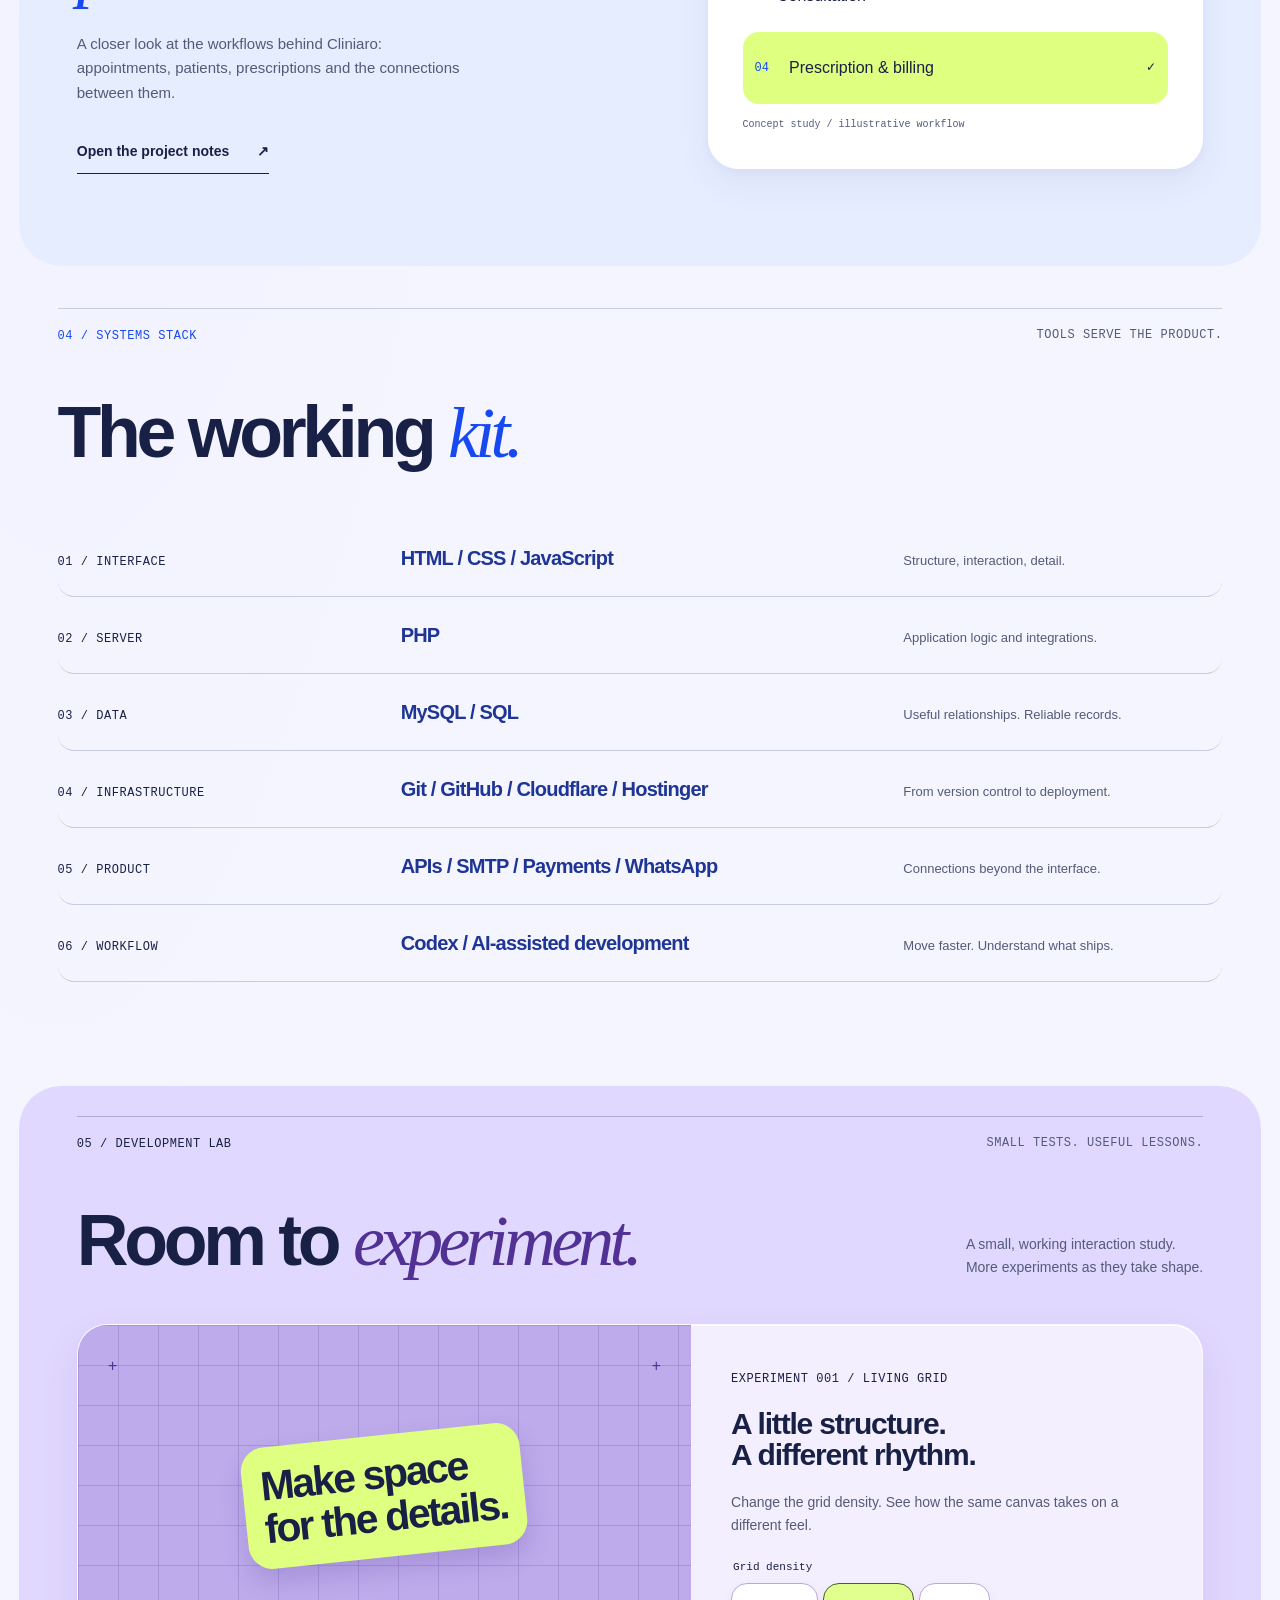
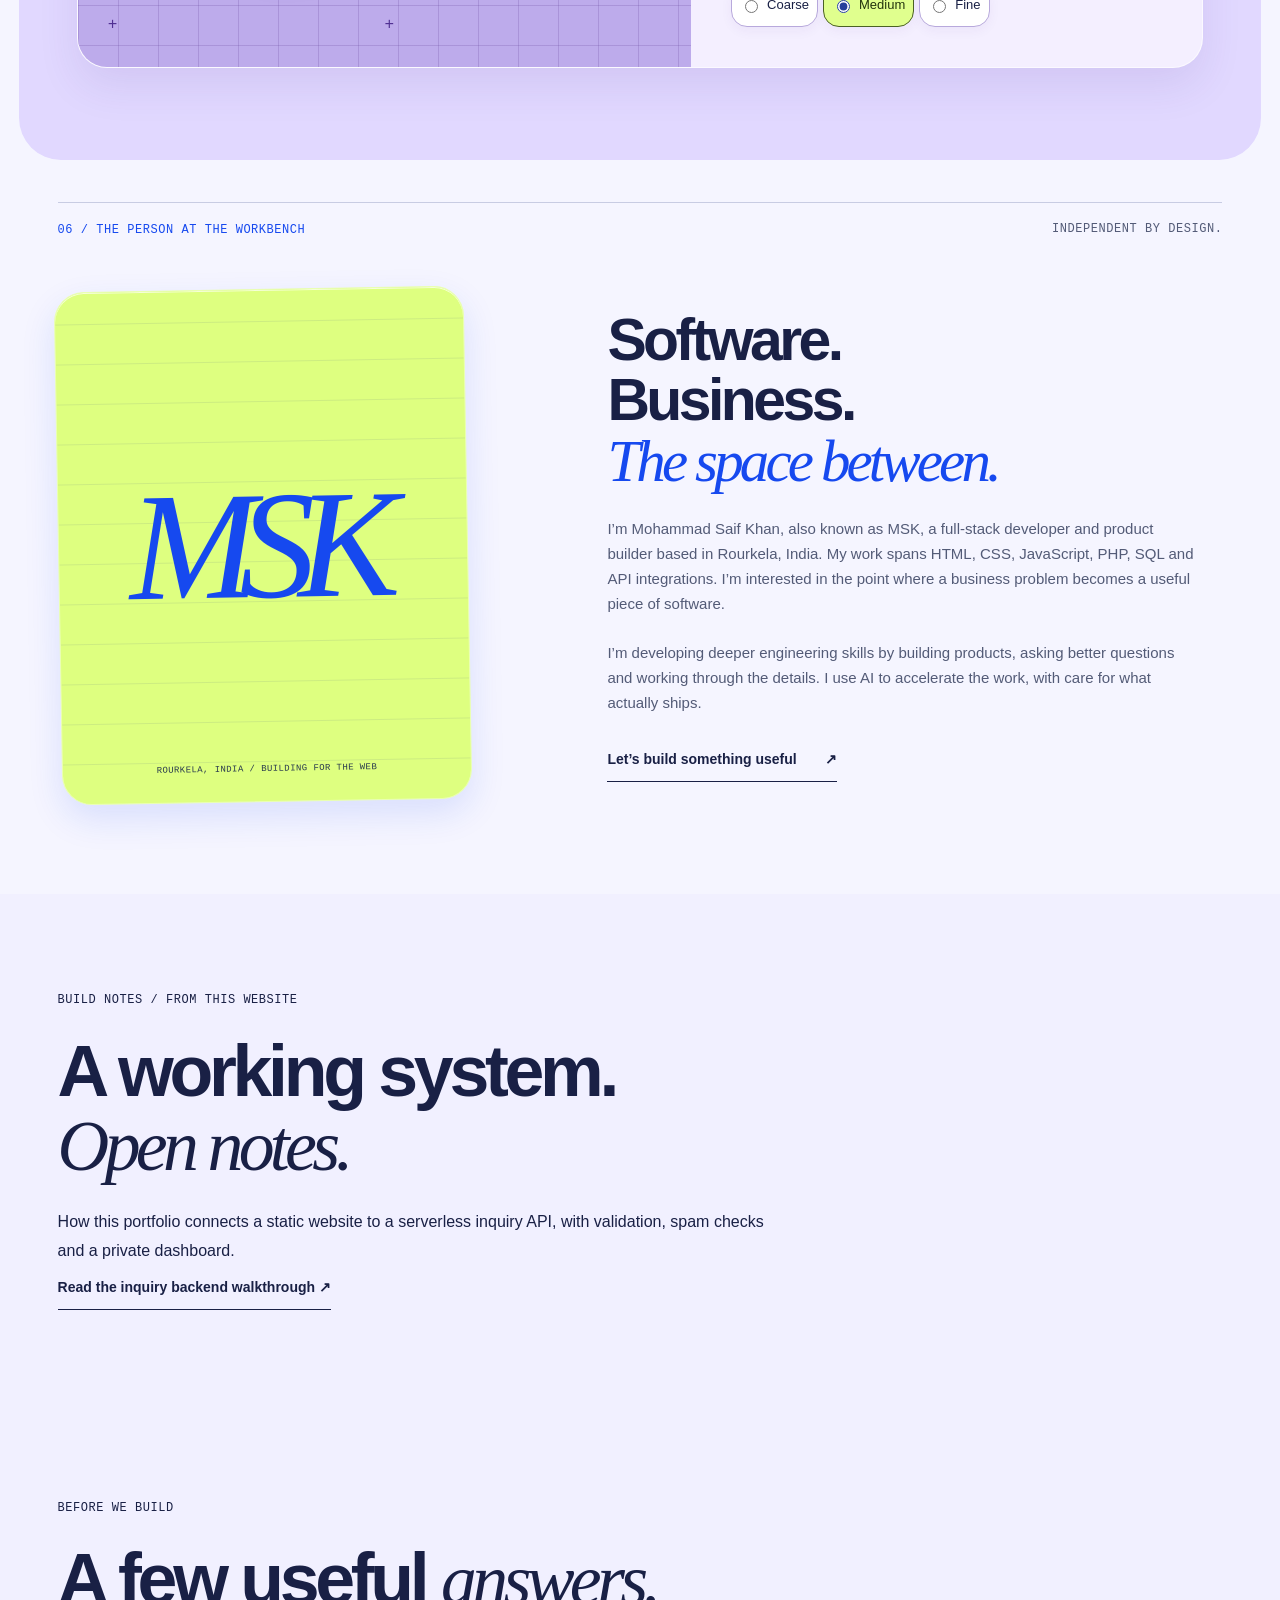
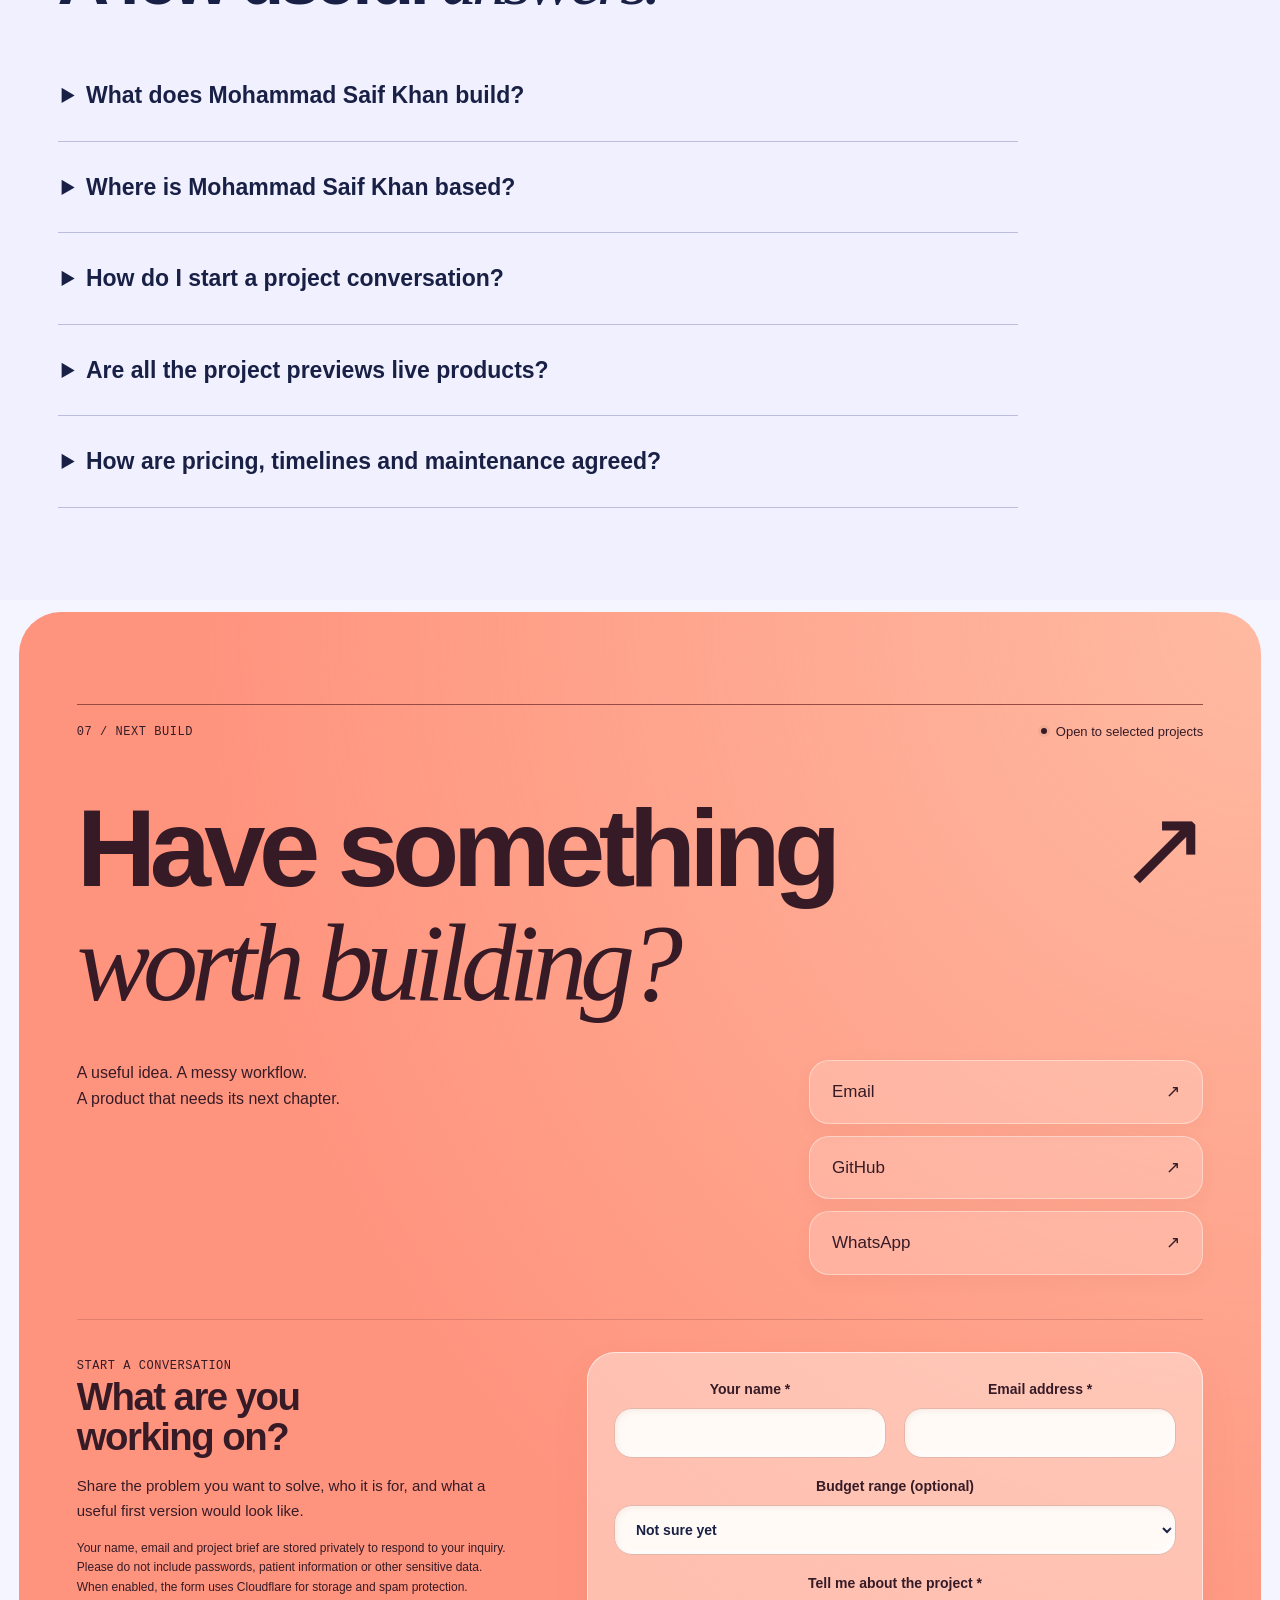
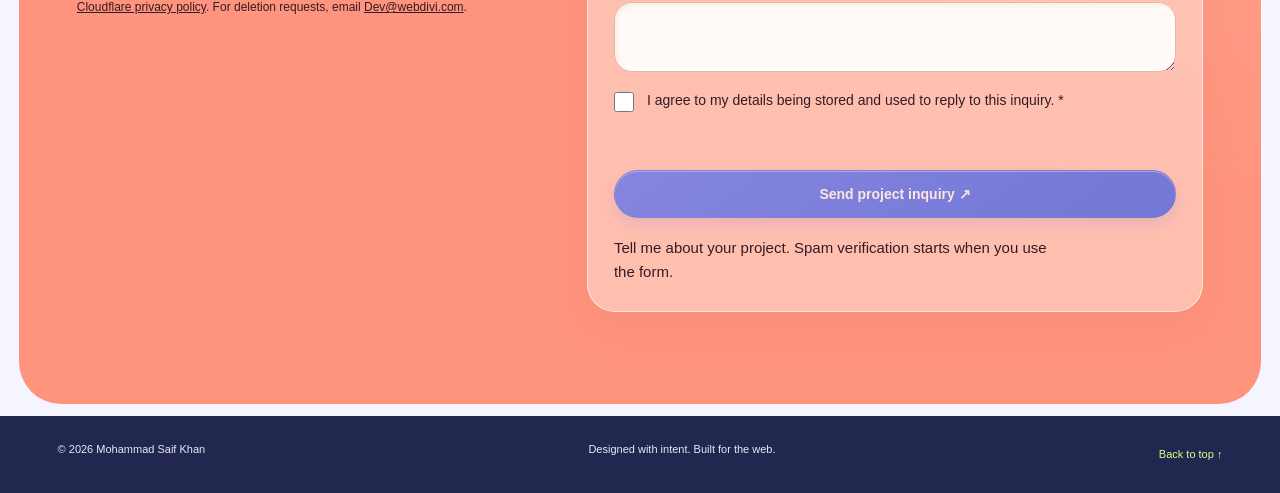
==== commit 9012409a: "Feature TimeLog Pro and use square responsive project canvases" ====
--- a/index.html
+++ b/index.html
@@ -30,7 +30,7 @@
 <meta property="og:site_name" content="Mohammad Saif Khan">
 <meta property="og:image:alt" content="Mohammad Saif Khan — digital workbench portfolio">
 <script type="application/ld+json">{"@context":"https://schema.org","@graph":[{"@type":"Person","@id":"https://mohammadsaifkhan.pages.dev/#person","name":"Mohammad Saif Khan","alternateName":"MSK","url":"https://mohammadsaifkhan.pages.dev/","jobTitle":"Full-Stack Developer and Product Builder","homeLocation":{"@type":"Place","name":"Rourkela, India"},"sameAs":["https://github.com/metasaif"]},{"@type":"WebSite","@id":"https://mohammadsaifkhan.pages.dev/#website","url":"https://mohammadsaifkhan.pages.dev/","name":"Mohammad Saif Khan","publisher":{"@id":"https://mohammadsaifkhan.pages.dev/#person"}},{"@type":"WebPage","@id":"https://mohammadsaifkhan.pages.dev/#webpage","url":"https://mohammadsaifkhan.pages.dev/","name":"Mohammad Saif Khan — Full-Stack Developer in Rourkela","description":"Mohammad Saif Khan (MSK), a full-stack developer in Rourkela, India. Explore web application studies, development services and technical build notes.","inLanguage":"en","isPartOf":{"@id":"https://mohammadsaifkhan.pages.dev/#website"},"about":{"@id":"https://mohammadsaifkhan.pages.dev/#person"}}]}</script>
-<link rel="stylesheet" href="assets/css/search-content.css">
+<link rel="stylesheet" href="assets/css/search-content.css?v=20260924-projects">
 <meta name="google-site-verification" content="A5KTmi6yWgp5Tkoz-qY7nOV1UxV00ptOYT9g1_WPr7E" />
 </head>
 <body>
@@ -72,9 +72,10 @@
 </div>
 <div class="work-heading">
 <h2>Built around<br><em>real problems.</em></h2>
-<p>Healthcare. Conversations. Opportunities.<br>Different problems. The same instinct<br>to make things work better.</p>
+<p>Project timelines. Healthcare. Conversations.<br>Different problems. The same instinct<br>to make things work better.</p>
 </div>
 <div class="featured-grid">
+<article class="project timelog"><a class="project-visual" href="projects/timelog-pro.html" aria-label="Explore TimeLog Pro project"><div class="timelog-preview" role="img" aria-label="Illustrative TimeLog project timeline"><div class="timelog-bar"><strong>TimeLog<span> / project journal</span></strong><i>↗</i></div><span class="micro">EVERY STEP, IN ONE PLACE</span><h3>Make progress.<br>Keep the story.</h3><div class="timelog-track"><div><i></i><span>IDEA / NOTE</span><strong>A useful starting point</strong></div><div><i></i><span>BUILD / UPDATE</span><strong>The next piece comes together</strong></div><div><i></i><span>PROGRESS / MILESTONE</span><strong>A moment worth keeping</strong></div></div><p class="demo-label">ILLUSTRATIVE TIMELINE · SAMPLE CONTENT</p></div><span class="view-project">Explore project ↗</span></a><div class="project-info"><span class="project-number">01</span><div><a href="projects/timelog-pro.html"><h3>TimeLog Pro <span>↗</span></h3></a><p>A clear timeline for every project.</p><a class="timelog-launch" href="https://timelog-pro.pages.dev/">Launch live app ↗</a></div><span class="micro">Productivity / Live app</span></div></article>
 <article class="project mint">
 <a class="project-visual" href="projects/cliniaro.html" aria-label="Explore Cliniaro case study">
 <div class="app-window clinic" role="img" aria-label="Cliniaro illustrative interface preview">
@@ -122,7 +123,7 @@
 </div>
 <span class="view-project">Explore project ↗</span></a>
 <div class="project-info">
-<span class="project-number">01</span>
+<span class="project-number">02</span>
 <div>
 <a href="projects/cliniaro.html">
 <h3>Cliniaro <span>↗</span></h3>
@@ -172,7 +173,7 @@
 </div>
 <span class="view-project">Explore project ↗</span></a>
 <div class="project-info">
-<span class="project-number">02</span>
+<span class="project-number">03</span>
 <div>
 <a href="projects/whatscrm.html">
 <h3>WhatsCRM <span>↗</span></h3>
@@ -184,10 +185,10 @@
 </article>
 </div>
 <div class="project-index">
-<a class="index-row" href="projects/wfh-connect.html"><span class="micro">03</span>
+<a class="index-row" href="projects/wfh-connect.html"><span class="micro">04</span>
 <h3>WFH Connect</h3>
 <p>Opportunities / Platform</p>
-<span class="index-preview sand">Opportunities / Registration</span><span class="index-arrow">↗</span></a><a class="index-row" href="projects/webdivi.html"><span class="micro">04</span>
+<span class="index-preview sand">Opportunities / Registration</span><span class="index-arrow">↗</span></a><a class="index-row" href="projects/webdivi.html"><span class="micro">05</span>
 <h3>Webdivi</h3>
 <p>Business / Web solutions</p>
 <span class="index-preview blue">Websites / CRM</span><span class="index-arrow">↗</span></a>
@@ -401,7 +402,7 @@
 </div>
 </section>
 <section class="section search-section" id="field-notes"><span class="eyebrow">BUILD NOTES / FROM THIS WEBSITE</span><h2>A working system.<br><em>Open notes.</em></h2><p>How this portfolio connects a static website to a serverless inquiry API, with validation, spam checks and a private dashboard.</p><a class="text-link" href="notes/portfolio-inquiry-backend.html">Read the inquiry backend walkthrough ↗</a></section>
-<section class="section search-section" id="questions"><span class="eyebrow">BEFORE WE BUILD</span><h2>A few useful <em>answers.</em></h2><div class="search-faq"><details><summary>What does Mohammad Saif Khan build?</summary><p>I work on web interfaces, application backends, database design and API integrations. Explore the selected project studies to see the kinds of workflows I focus on.</p></details><details><summary>Where is Mohammad Saif Khan based?</summary><p>I’m based in Rourkela, India. Share your location and collaboration needs in your project inquiry.</p></details><details><summary>How do I start a project conversation?</summary><p>Use the project inquiry form below or contact me by email or WhatsApp. Describe the problem, who the product is for, your budget range and any important deadline.</p></details><details><summary>Are all the project previews live products?</summary><p>The Cliniaro, WhatsCRM, WFH Connect and Webdivi pages present project directions and illustrative interfaces. Each page distinguishes the documented concept from implementation details that are not yet published.</p></details><details><summary>How are pricing, timelines and maintenance agreed?</summary><p>Include your requirements in the inquiry. Scope, delivery schedule, pricing and any ongoing maintenance need to be agreed for the specific project. No fixed package or response time is promised on this site.</p></details></div></section>
+<section class="section search-section" id="questions"><span class="eyebrow">BEFORE WE BUILD</span><h2>A few useful <em>answers.</em></h2><div class="search-faq"><details><summary>What does Mohammad Saif Khan build?</summary><p>I work on web interfaces, application backends, database design and API integrations. Explore the selected project studies to see the kinds of workflows I focus on.</p></details><details><summary>Where is Mohammad Saif Khan based?</summary><p>I’m based in Rourkela, India. Share your location and collaboration needs in your project inquiry.</p></details><details><summary>How do I start a project conversation?</summary><p>Use the project inquiry form below or contact me by email or WhatsApp. Describe the problem, who the product is for, your budget range and any important deadline.</p></details><details><summary>Are all the project previews live products?</summary><p>TimeLog Pro is a live application with account-based project timelines. The Cliniaro, WhatsCRM, WFH Connect and Webdivi pages present project directions and illustrative interfaces. Each page distinguishes the documented concept from implementation details that are not yet published.</p></details><details><summary>How are pricing, timelines and maintenance agreed?</summary><p>Include your requirements in the inquiry. Scope, delivery schedule, pricing and any ongoing maintenance need to be agreed for the specific project. No fixed package or response time is promised on this site.</p></details></div></section>
 <!-- EDIT CONTACT — add your actual contact links here -->
 <section id="contact" class="contact section">
 <div class="section-top">
--- a/assets/css/search-content.css
+++ b/assets/css/search-content.css
@@ -1 +1,7 @@
-.hero-copy p{max-width:620px}.search-section{background:#f1f0ff}.search-section>h2{margin:24px 0}.search-section>p{max-width:720px;line-height:1.8}.search-faq{max-width:960px;margin-top:32px}.search-faq details{border-bottom:1px solid #bbbddd;padding:18px 0}.search-faq summary{cursor:pointer;font-size:clamp(18px,2vw,23px);font-weight:650;padding:10px 4px}.search-faq p{line-height:1.8;max-width:800px;margin:16px 4px}.search-summary{background:#f1f0ff;border:1px solid #d8d9ee;border-radius:28px;padding:28px}.search-summary dt{font-weight:700;margin-top:20px}.search-summary dd{margin:8px 0;line-height:1.8}.search-article{max-width:1080px;margin:auto;padding-top:160px}.search-article>.eyebrow{display:block;margin-top:40px}.search-article h1{font-size:clamp(40px,6vw,78px);line-height:1.1;letter-spacing:-.04em;margin:24px 0}.search-article h2{font-size:clamp(26px,3vw,40px);margin-bottom:20px}.search-article p,.search-article li{line-height:1.85;margin-bottom:16px}.search-article section{margin-top:48px}.search-article a:not(.text-link),.search-faq a{text-decoration:underline;text-underline-offset:4px}.search-lead{font-size:21px}.article-toc{display:flex;gap:14px 24px;flex-wrap:wrap;margin-top:28px;padding:24px;background:#e4e7ff;border-radius:22px}.search-article li{padding-left:5px}.search-article ul,.search-article ol{padding-left:24px}:focus-visible{outline:3px solid #1841ef;outline-offset:5px}.hero :focus-visible{outline-color:#dfff75}@media(max-width:700px){.search-article{padding-top:185px}.search-summary{padding:20px}.search-lead{font-size:18px}.search-article section{scroll-margin-top:170px}}+.hero-copy p{max-width:620px}.search-section{background:#f1f0ff}.search-section>h2{margin:24px 0}.search-section>p{max-width:720px;line-height:1.8}.search-faq{max-width:960px;margin-top:32px}.search-faq details{border-bottom:1px solid #bbbddd;padding:18px 0}.search-faq summary{cursor:pointer;font-size:clamp(18px,2vw,23px);font-weight:650;padding:10px 4px}.search-faq p{line-height:1.8;max-width:800px;margin:16px 4px}.search-summary{background:#f1f0ff;border:1px solid #d8d9ee;border-radius:28px;padding:28px}.search-summary dt{font-weight:700;margin-top:20px}.search-summary dd{margin:8px 0;line-height:1.8}.search-article{max-width:1080px;margin:auto;padding-top:160px}.search-article>.eyebrow{display:block;margin-top:40px}.search-article h1{font-size:clamp(40px,6vw,78px);line-height:1.1;letter-spacing:-.04em;margin:24px 0}.search-article h2{font-size:clamp(26px,3vw,40px);margin-bottom:20px}.search-article p,.search-article li{line-height:1.85;margin-bottom:16px}.search-article section{margin-top:48px}.search-article a:not(.text-link),.search-faq a{text-decoration:underline;text-underline-offset:4px}.search-lead{font-size:21px}.article-toc{display:flex;gap:14px 24px;flex-wrap:wrap;margin-top:28px;padding:24px;background:#e4e7ff;border-radius:22px}.search-article li{padding-left:5px}.search-article ul,.search-article ol{padding-left:24px}:focus-visible{outline:3px solid #1841ef;outline-offset:5px}.hero :focus-visible{outline-color:#dfff75}@media(max-width:700px){.search-article{padding-top:185px}.search-summary{padding:20px}.search-lead{font-size:18px}.search-article section{scroll-margin-top:170px}}
+/* Square project canvases; keep the approved soft corners. */
+.featured-grid{grid-template-columns:repeat(2,minmax(0,1fr));align-items:start}.featured-grid .project:nth-child(2){margin-top:0}.featured-grid .project{min-width:0}.featured-grid .project-visual{width:100%;height:auto;min-height:0;aspect-ratio:1;box-sizing:border-box;margin-right:0;padding:clamp(14px,3vw,38px);display:flex;align-items:center;justify-content:center;container-type:inline-size}.featured-grid .project-visual>.app-window{width:100%;min-width:0}.timelog .project-visual{background:linear-gradient(135deg,#b8e6ff,#97b5ff);border:1px solid #ffffff90;box-shadow:var(--soft-shadow)}.timelog-preview{width:100%;background:#f8fbff;border:1px solid #fff;border-radius:20px;padding:22px;color:#1b2548;box-shadow:0 20px 45px #263d8030;transform:rotate(-2deg)}.timelog-bar{display:flex;justify-content:space-between;align-items:center;margin-bottom:24px;font-size:14px}.timelog-bar span{font-weight:400;color:#536782;font-size:10px}.timelog-bar i{font-style:normal;background:#d8edff;border-radius:50%;padding:5px 9px}.timelog-preview>.micro{font-size:8px;color:#52668c}.timelog-preview h3{font-size:clamp(24px,3vw,40px);line-height:1.1;letter-spacing:-.05em;margin:10px 0 22px}.timelog-track{border-left:2px solid #d6e2f0;margin-left:5px;padding-left:18px}.timelog-track>div{position:relative;padding-bottom:17px}.timelog-track>div:last-child{padding-bottom:0}.timelog-track i{position:absolute;left:-24px;top:2px;width:10px;height:10px;border-radius:50%;background:#6688ef;border:2px solid #f8fbff}.timelog-track>div:nth-child(2) i{background:#e9a64c}.timelog-track>div:nth-child(3) i{background:#59a88a}.timelog-track span{display:block;font:8px var(--mono);color:#52668c;margin-bottom:5px}.timelog-track strong{display:block;font-size:12px;font-weight:600}.timelog-preview .demo-label{margin:20px 0 0;font-size:7px}.timelog-launch{display:inline-block;margin-top:12px;font-size:13px;color:#1649ef;text-decoration:underline;text-underline-offset:4px}.timelog-case-preview{max-width:600px;margin:32px auto;aspect-ratio:1;background:linear-gradient(135deg,#b8e6ff,#97b5ff);padding:8%;display:flex;align-items:center;border-radius:30px}.timelog-case-preview .timelog-preview{transform:none}.timelog-facts{display:flex;flex-wrap:wrap;gap:10px;margin:24px 0}.timelog-facts span{font-size:12px;padding:8px 14px;border-radius:99px;background:#e4e7ff}
+@container(max-width:360px){.timelog-preview{padding:16px}.timelog-bar{margin-bottom:16px}.timelog-preview h3{font-size:27px;margin-bottom:16px}.timelog-track>div{padding-bottom:12px}.timelog-track strong{font-size:11px}.timelog-preview .demo-label{margin-top:14px}.app-heading h3,.crm h3{font-size:22px}.app-main{padding:12px}.crm{padding:16px}.metric-row>div{padding:6px}.schedule>div:not(:first-child){padding:7px 0}}
+@media(max-width:700px){.featured-grid{grid-template-columns:1fr}.featured-grid .project-visual{padding:22px}.timelog-case-preview{padding:20px}.timelog-case-preview .timelog-bar span{display:none}}
+@media(prefers-reduced-motion:reduce){.timelog-preview{transform:none}}
+@container(max-width:360px){.project-visual>.app-window,.project-visual>.timelog-preview{position:absolute;width:118%!important;left:50%;top:50%;transform:translate(-50%,-50%) scale(.7) rotate(-2deg);transform-origin:center;min-width:0}.project-visual .view-project{z-index:2}}
